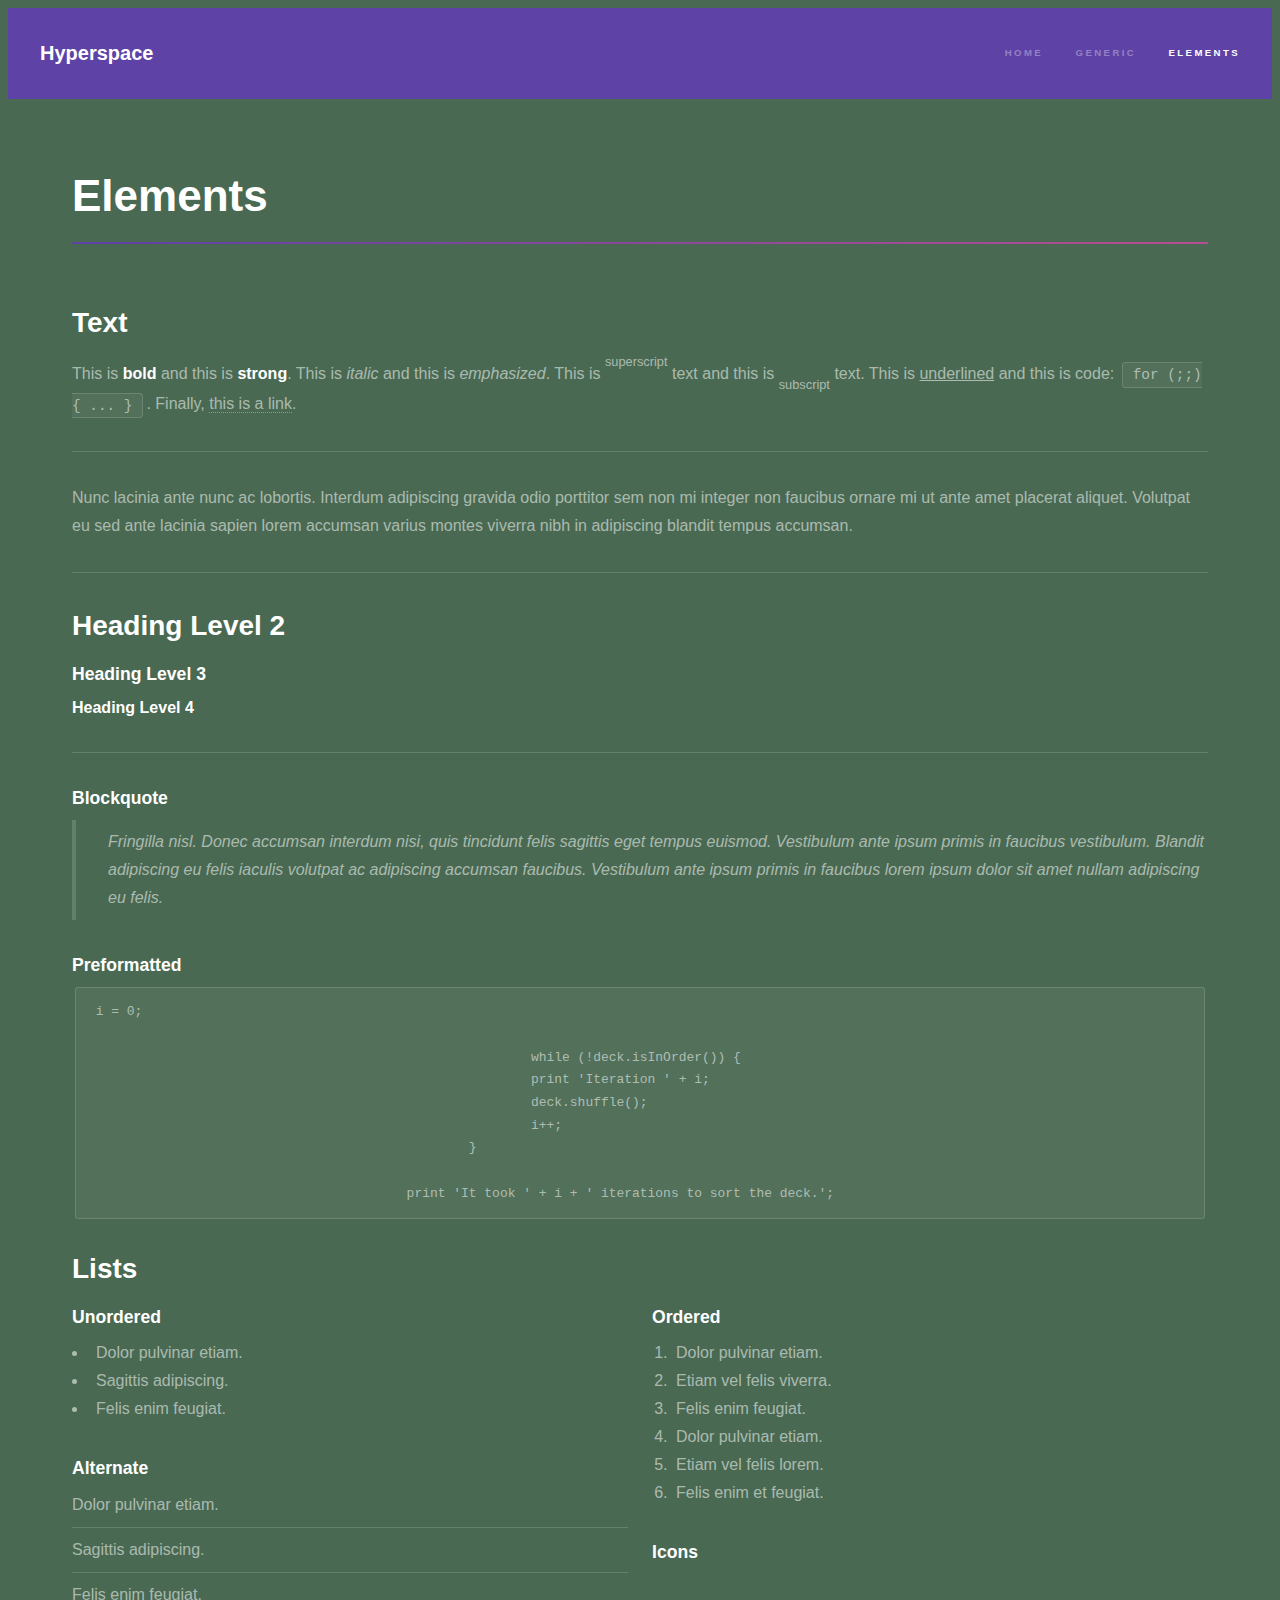
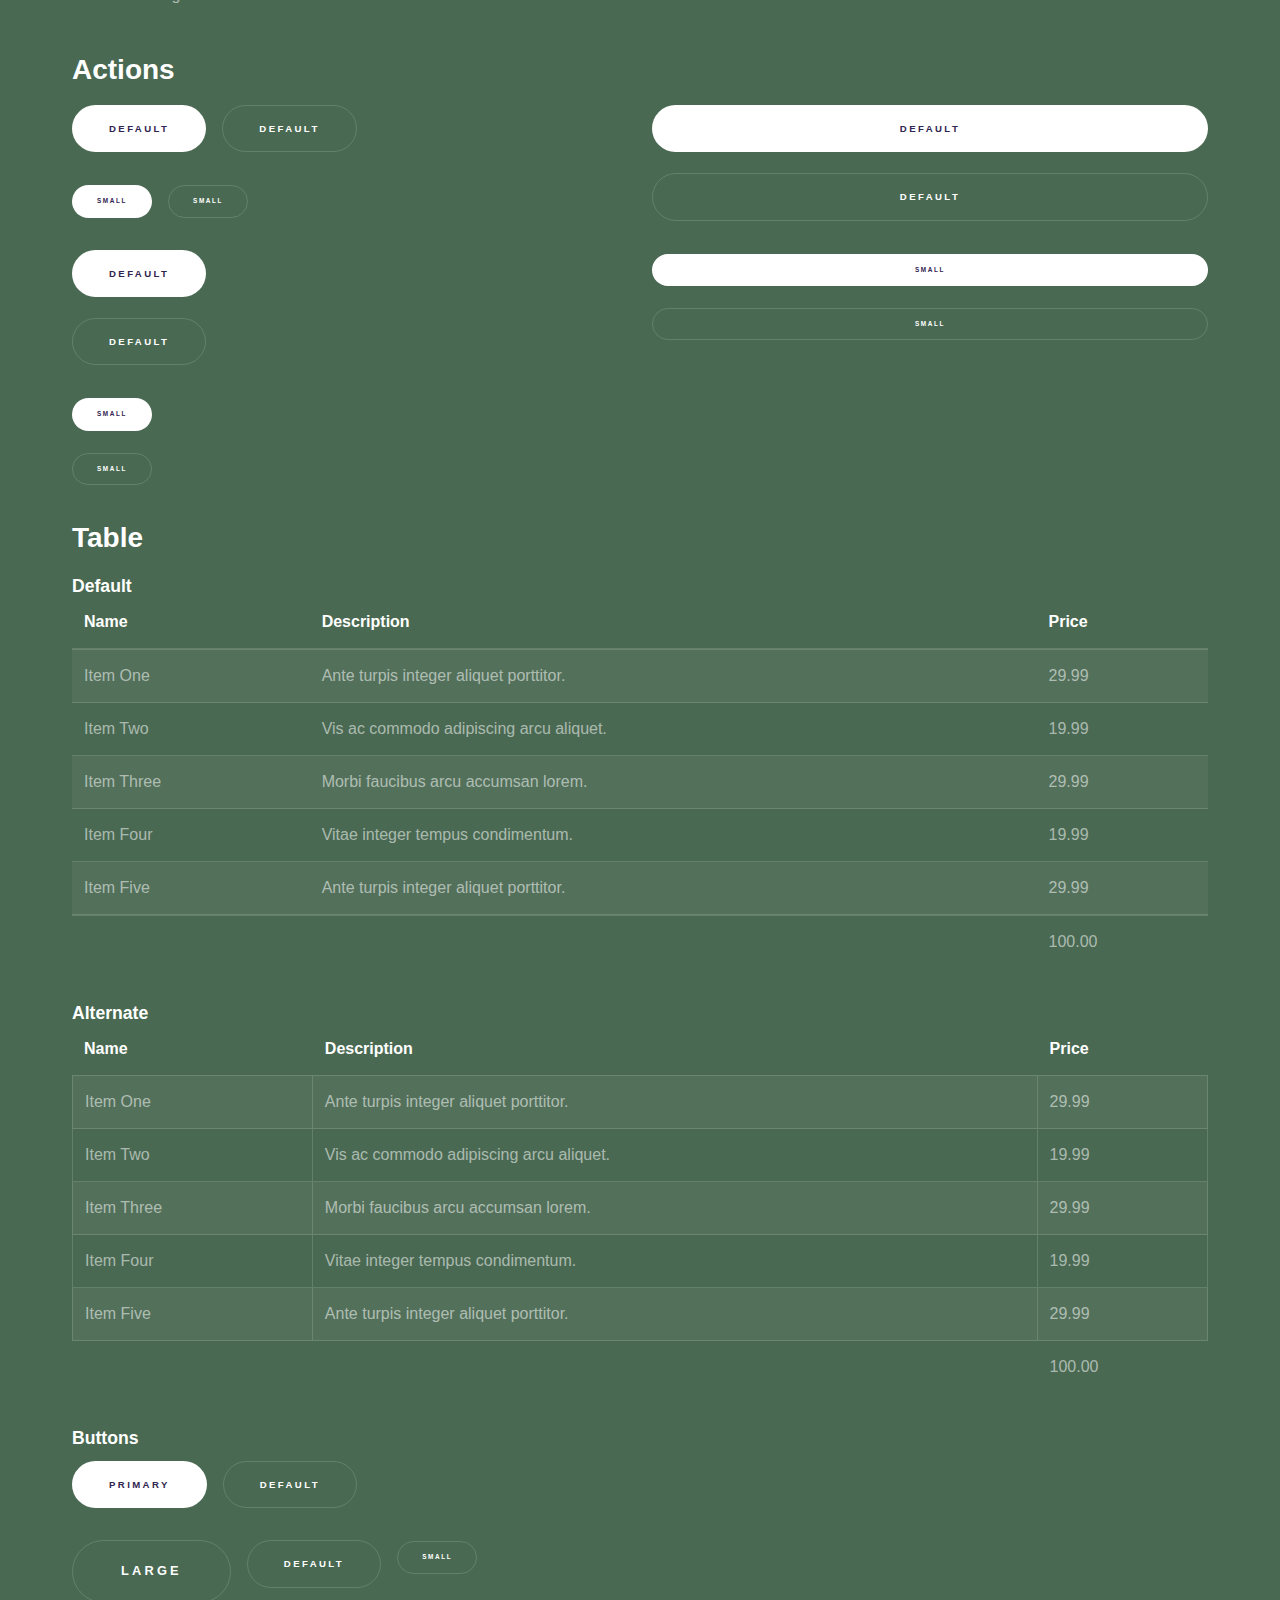
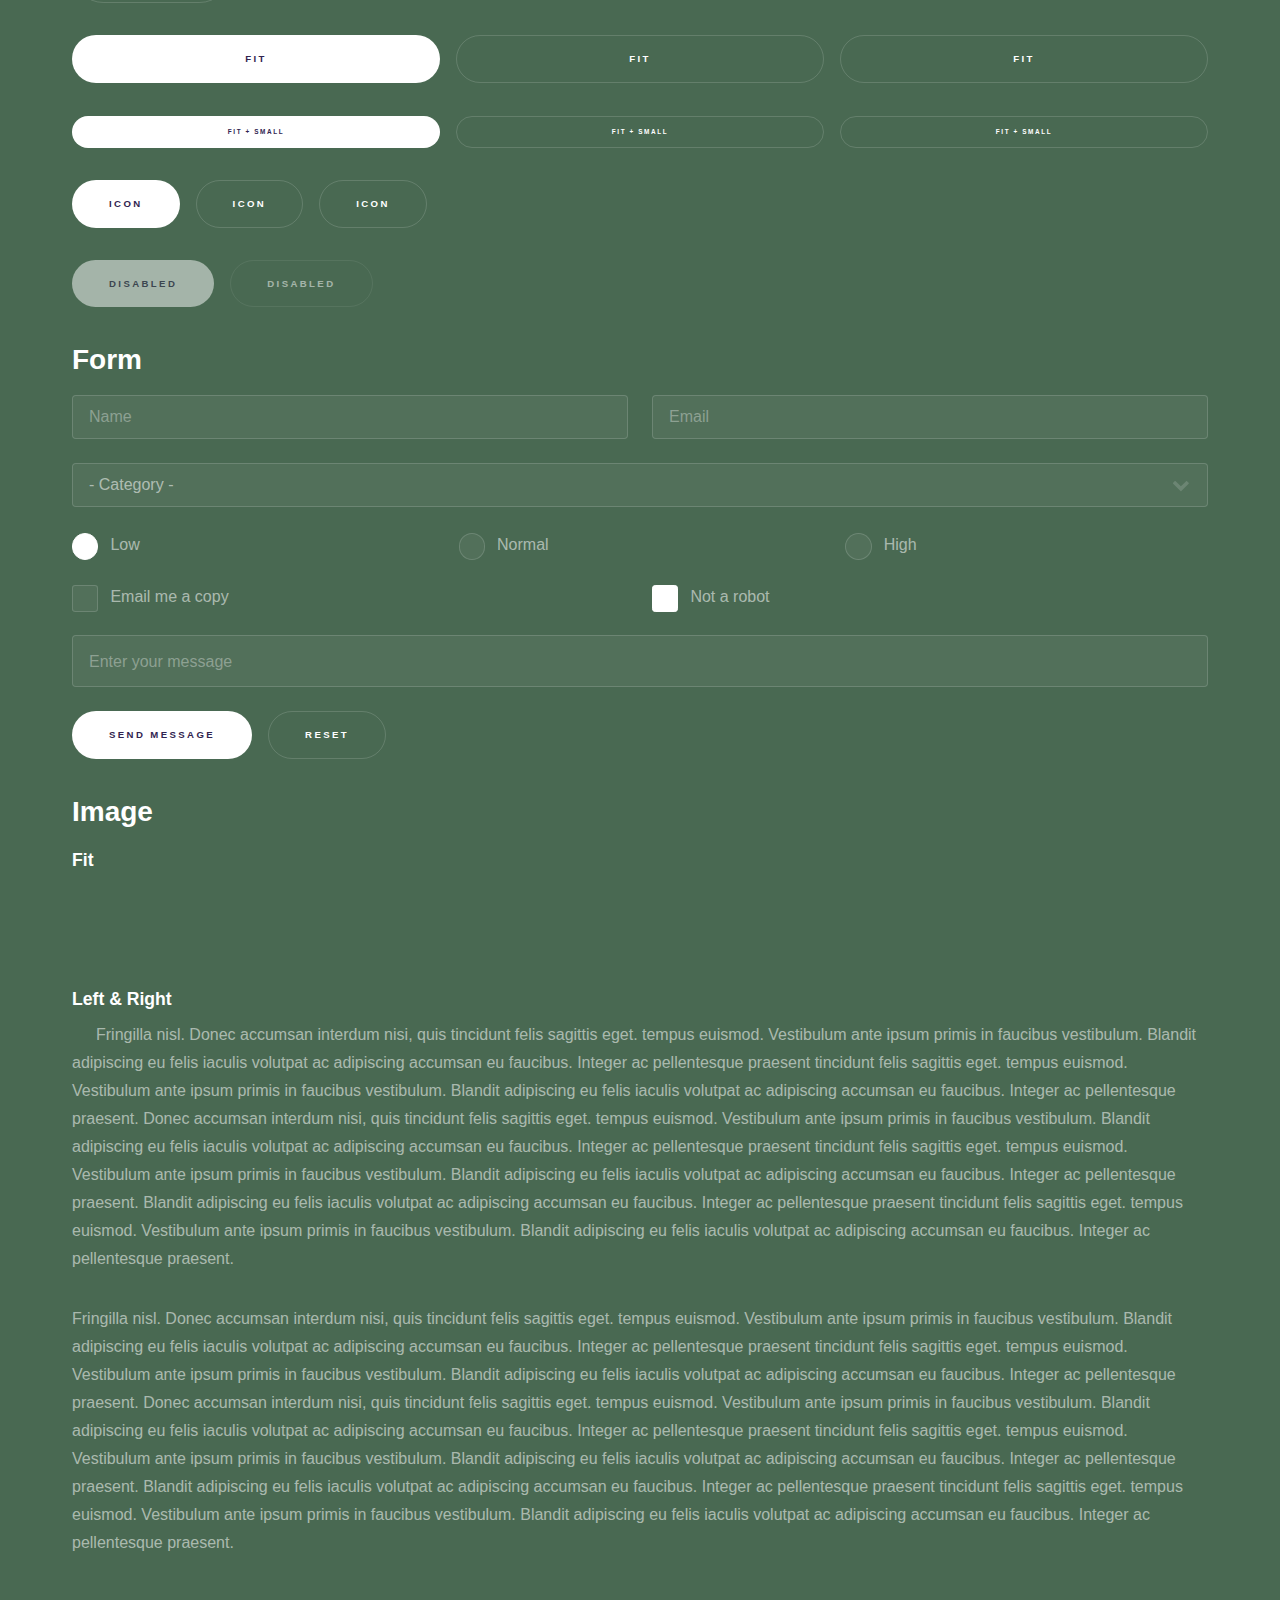
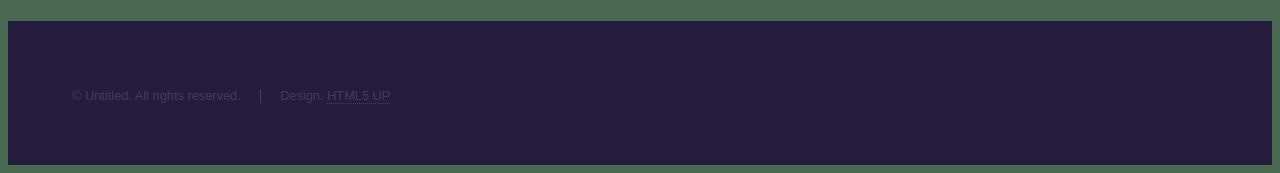
==== elements.html @ 2675a0a6 "STUFF" ====
<!DOCTYPE HTML>
<html>
<head>
	<title>Elements - Hyperspace by HTML5 UP</title>
	<meta charset="utf-8" />
	<meta name="viewport" content="width=device-width, initial-scale=1, user-scalable=no" />
	<link rel="stylesheet" href="assets/css/main.css" />
	<noscript><link rel="stylesheet" href="assets/css/noscript.css" /></noscript>
</head>
<body class="is-preload">

	<!-- Header -->
	<header id="header">
		<a href="index.html" class="title">Hyperspace</a>
		<nav>
			<ul>
				<li><a href="index.html">Home</a></li>
				<li><a href="generic.html">Generic</a></li>
				<li><a href="elements.html"  class="active">Elements</a></li>
			</ul>
		</nav>
	</header>

	<!-- Wrapper -->
	<div id="wrapper">

		<!-- Main -->
		<section id="main" class="wrapper">
			<div class="inner">
				<h1 class="major">Elements</h1>

				<!-- Text -->
				<section>
					<h2>Text</h2>
					<p>This is <b>bold</b> and this is <strong>strong</strong>. This is <i>italic</i> and this is <em>emphasized</em>.
						This is <sup>superscript</sup> text and this is <sub>subscript</sub> text.
						This is <u>underlined</u> and this is code: <code>for (;;) { ... }</code>. Finally, <a href="#">this is a link</a>.</p>
						<hr />
						<p>Nunc lacinia ante nunc ac lobortis. Interdum adipiscing gravida odio porttitor sem non mi integer non faucibus ornare mi ut ante amet placerat aliquet. Volutpat eu sed ante lacinia sapien lorem accumsan varius montes viverra nibh in adipiscing blandit tempus accumsan.</p>
						<hr />
						<h2>Heading Level 2</h2>
						<h3>Heading Level 3</h3>
						<h4>Heading Level 4</h4>
						<hr />
						<h3>Blockquote</h3>
						<blockquote>Fringilla nisl. Donec accumsan interdum nisi, quis tincidunt felis sagittis eget tempus euismod. Vestibulum ante ipsum primis in faucibus vestibulum. Blandit adipiscing eu felis iaculis volutpat ac adipiscing accumsan faucibus. Vestibulum ante ipsum primis in faucibus lorem ipsum dolor sit amet nullam adipiscing eu felis.</blockquote>
						<h3>Preformatted</h3>
						<pre><code>i = 0;

							while (!deck.isInOrder()) {
							print 'Iteration ' + i;
							deck.shuffle();
							i++;
						}

					print 'It took ' + i + ' iterations to sort the deck.';</code></pre>
				</section>

				<!-- Lists -->
				<section>
					<h2>Lists</h2>
					<div class="row">
						<div class="col-6 col-12-medium">
							<h3>Unordered</h3>
							<ul>
								<li>Dolor pulvinar etiam.</li>
								<li>Sagittis adipiscing.</li>
								<li>Felis enim feugiat.</li>
							</ul>
							<h3>Alternate</h3>
							<ul class="alt">
								<li>Dolor pulvinar etiam.</li>
								<li>Sagittis adipiscing.</li>
								<li>Felis enim feugiat.</li>
							</ul>
						</div>
						<div class="col-6 col-12-medium">
							<h3>Ordered</h3>
							<ol>
								<li>Dolor pulvinar etiam.</li>
								<li>Etiam vel felis viverra.</li>
								<li>Felis enim feugiat.</li>
								<li>Dolor pulvinar etiam.</li>
								<li>Etiam vel felis lorem.</li>
								<li>Felis enim et feugiat.</li>
							</ol>
							<h3>Icons</h3>
							<ul class="icons">
								<li><a href="#" class="icon brands fa-twitter"><span class="label">Twitter</span></a></li>
								<li><a href="#" class="icon brands fa-facebook-f"><span class="label">Facebook</span></a></li>
								<li><a href="#" class="icon brands fa-instagram"><span class="label">Instagram</span></a></li>
								<li><a href="#" class="icon brands fa-github"><span class="label">Github</span></a></li>
							</ul>
						</div>
					</div>
					<h2>Actions</h2>
					<div class="row">
						<div class="col-6 col-12-medium">
							<ul class="actions">
								<li><a href="#" class="button primary">Default</a></li>
								<li><a href="#" class="button">Default</a></li>
							</ul>
							<ul class="actions small">
								<li><a href="#" class="button primary small">Small</a></li>
								<li><a href="#" class="button small">Small</a></li>
							</ul>
							<ul class="actions stacked">
								<li><a href="#" class="button primary">Default</a></li>
								<li><a href="#" class="button">Default</a></li>
							</ul>
							<ul class="actions stacked">
								<li><a href="#" class="button primary small">Small</a></li>
								<li><a href="#" class="button small">Small</a></li>
							</ul>
						</div>
						<div class="col-6 col-12-medium">
							<ul class="actions stacked">
								<li><a href="#" class="button primary fit">Default</a></li>
								<li><a href="#" class="button fit">Default</a></li>
							</ul>
							<ul class="actions stacked">
								<li><a href="#" class="button primary small fit">Small</a></li>
								<li><a href="#" class="button small fit">Small</a></li>
							</ul>
						</div>
					</div>
				</section>

				<!-- Table -->
				<section>
					<h2>Table</h2>
					<h3>Default</h3>
					<div class="table-wrapper">
						<table>
							<thead>
								<tr>
									<th>Name</th>
									<th>Description</th>
									<th>Price</th>
								</tr>
							</thead>
							<tbody>
								<tr>
									<td>Item One</td>
									<td>Ante turpis integer aliquet porttitor.</td>
									<td>29.99</td>
								</tr>
								<tr>
									<td>Item Two</td>
									<td>Vis ac commodo adipiscing arcu aliquet.</td>
									<td>19.99</td>
								</tr>
								<tr>
									<td>Item Three</td>
									<td> Morbi faucibus arcu accumsan lorem.</td>
									<td>29.99</td>
								</tr>
								<tr>
									<td>Item Four</td>
									<td>Vitae integer tempus condimentum.</td>
									<td>19.99</td>
								</tr>
								<tr>
									<td>Item Five</td>
									<td>Ante turpis integer aliquet porttitor.</td>
									<td>29.99</td>
								</tr>
							</tbody>
							<tfoot>
								<tr>
									<td colspan="2"></td>
									<td>100.00</td>
								</tr>
							</tfoot>
						</table>
					</div>

					<h3>Alternate</h3>
					<div class="table-wrapper">
						<table class="alt">
							<thead>
								<tr>
									<th>Name</th>
									<th>Description</th>
									<th>Price</th>
								</tr>
							</thead>
							<tbody>
								<tr>
									<td>Item One</td>
									<td>Ante turpis integer aliquet porttitor.</td>
									<td>29.99</td>
								</tr>
								<tr>
									<td>Item Two</td>
									<td>Vis ac commodo adipiscing arcu aliquet.</td>
									<td>19.99</td>
								</tr>
								<tr>
									<td>Item Three</td>
									<td> Morbi faucibus arcu accumsan lorem.</td>
									<td>29.99</td>
								</tr>
								<tr>
									<td>Item Four</td>
									<td>Vitae integer tempus condimentum.</td>
									<td>19.99</td>
								</tr>
								<tr>
									<td>Item Five</td>
									<td>Ante turpis integer aliquet porttitor.</td>
									<td>29.99</td>
								</tr>
							</tbody>
							<tfoot>
								<tr>
									<td colspan="2"></td>
									<td>100.00</td>
								</tr>
							</tfoot>
						</table>
					</div>
				</section>

				<!-- Buttons -->
				<section>
					<h3>Buttons</h3>
					<ul class="actions">
						<li><a href="#" class="button primary">Primary</a></li>
						<li><a href="#" class="button">Default</a></li>
					</ul>
					<ul class="actions">
						<li><a href="#" class="button large">Large</a></li>
						<li><a href="#" class="button">Default</a></li>
						<li><a href="#" class="button small">Small</a></li>
					</ul>
					<ul class="actions fit">
						<li><a href="#" class="button primary fit">Fit</a></li>
						<li><a href="#" class="button fit">Fit</a></li>
						<li><a href="#" class="button fit">Fit</a></li>
					</ul>
					<ul class="actions fit small">
						<li><a href="#" class="button primary fit small">Fit + Small</a></li>
						<li><a href="#" class="button fit small">Fit + Small</a></li>
						<li><a href="#" class="button fit small">Fit + Small</a></li>
					</ul>
					<ul class="actions">
						<li><a href="#" class="button primary icon solid fa-download">Icon</a></li>
						<li><a href="#" class="button icon solid fa-upload">Icon</a></li>
						<li><a href="#" class="button icon solid fa-save">Icon</a></li>
					</ul>
					<ul class="actions">
						<li><span class="button primary disabled">Disabled</span></li>
						<li><span class="button disabled">Disabled</span></li>
					</ul>
				</section>

				<!-- Form -->
				<section>
					<h2>Form</h2>
					<form method="post" action="#">
						<div class="row gtr-uniform">
							<div class="col-6 col-12-xsmall">
								<input type="text" name="demo-name" id="demo-name" value="" placeholder="Name" />
							</div>
							<div class="col-6 col-12-xsmall">
								<input type="email" name="demo-email" id="demo-email" value="" placeholder="Email" />
							</div>
							<div class="col-12">
								<select name="demo-category" id="demo-category">
									<option value="">- Category -</option>
									<option value="1">Manufacturing</option>
									<option value="1">Shipping</option>
									<option value="1">Administration</option>
									<option value="1">Human Resources</option>
								</select>
							</div>
							<div class="col-4 col-12-small">
								<input type="radio" id="demo-priority-low" name="demo-priority" checked>
								<label for="demo-priority-low">Low</label>
							</div>
							<div class="col-4 col-12-small">
								<input type="radio" id="demo-priority-normal" name="demo-priority">
								<label for="demo-priority-normal">Normal</label>
							</div>
							<div class="col-4 col-12-small">
								<input type="radio" id="demo-priority-high" name="demo-priority">
								<label for="demo-priority-high">High</label>
							</div>
							<div class="col-6 col-12-small">
								<input type="checkbox" id="demo-copy" name="demo-copy">
								<label for="demo-copy">Email me a copy</label>
							</div>
							<div class="col-6 col-12-small">
								<input type="checkbox" id="demo-human" name="demo-human" checked>
								<label for="demo-human">Not a robot</label>
							</div>
							<div class="col-12">
								<textarea name="demo-message" id="demo-message" placeholder="Enter your message" rows="6"></textarea>
							</div>
							<div class="col-12">
								<ul class="actions">
									<li><input type="submit" value="Send Message" class="primary" /></li>
									<li><input type="reset" value="Reset" /></li>
								</ul>
							</div>
						</div>
					</form>
				</section>

				<!-- Image -->
				<section>
					<h2>Image</h2>
					<h3>Fit</h3>
					<div class="box alt">
						<div class="row gtr-uniform">
							<div class="col-12"><span class="image fit"><img src="images/pic04.jpg" alt="" /></span></div>
							<div class="col-4"><span class="image fit"><img src="images/pic01.jpg" alt="" /></span></div>
							<div class="col-4"><span class="image fit"><img src="images/pic02.jpg" alt="" /></span></div>
							<div class="col-4"><span class="image fit"><img src="images/pic03.jpg" alt="" /></span></div>
							<div class="col-4"><span class="image fit"><img src="images/pic03.jpg" alt="" /></span></div>
							<div class="col-4"><span class="image fit"><img src="images/pic01.jpg" alt="" /></span></div>
							<div class="col-4"><span class="image fit"><img src="images/pic02.jpg" alt="" /></span></div>
							<div class="col-4"><span class="image fit"><img src="images/pic02.jpg" alt="" /></span></div>
							<div class="col-4"><span class="image fit"><img src="images/pic03.jpg" alt="" /></span></div>
							<div class="col-4"><span class="image fit"><img src="images/pic01.jpg" alt="" /></span></div>
						</div>
					</div>
					<h3>Left &amp; Right</h3>
					<p><span class="image left"><img src="images/pic05.jpg" alt="" /></span>Fringilla nisl. Donec accumsan interdum nisi, quis tincidunt felis sagittis eget. tempus euismod. Vestibulum ante ipsum primis in faucibus vestibulum. Blandit adipiscing eu felis iaculis volutpat ac adipiscing accumsan eu faucibus. Integer ac pellentesque praesent tincidunt felis sagittis eget. tempus euismod. Vestibulum ante ipsum primis in faucibus vestibulum. Blandit adipiscing eu felis iaculis volutpat ac adipiscing accumsan eu faucibus. Integer ac pellentesque praesent. Donec accumsan interdum nisi, quis tincidunt felis sagittis eget. tempus euismod. Vestibulum ante ipsum primis in faucibus vestibulum. Blandit adipiscing eu felis iaculis volutpat ac adipiscing accumsan eu faucibus. Integer ac pellentesque praesent tincidunt felis sagittis eget. tempus euismod. Vestibulum ante ipsum primis in faucibus vestibulum. Blandit adipiscing eu felis iaculis volutpat ac adipiscing accumsan eu faucibus. Integer ac pellentesque praesent. Blandit adipiscing eu felis iaculis volutpat ac adipiscing accumsan eu faucibus. Integer ac pellentesque praesent tincidunt felis sagittis eget. tempus euismod. Vestibulum ante ipsum primis in faucibus vestibulum. Blandit adipiscing eu felis iaculis volutpat ac adipiscing accumsan eu faucibus. Integer ac pellentesque praesent.</p>
					<p><span class="image right"><img src="images/pic06.jpg" alt="" /></span>Fringilla nisl. Donec accumsan interdum nisi, quis tincidunt felis sagittis eget. tempus euismod. Vestibulum ante ipsum primis in faucibus vestibulum. Blandit adipiscing eu felis iaculis volutpat ac adipiscing accumsan eu faucibus. Integer ac pellentesque praesent tincidunt felis sagittis eget. tempus euismod. Vestibulum ante ipsum primis in faucibus vestibulum. Blandit adipiscing eu felis iaculis volutpat ac adipiscing accumsan eu faucibus. Integer ac pellentesque praesent. Donec accumsan interdum nisi, quis tincidunt felis sagittis eget. tempus euismod. Vestibulum ante ipsum primis in faucibus vestibulum. Blandit adipiscing eu felis iaculis volutpat ac adipiscing accumsan eu faucibus. Integer ac pellentesque praesent tincidunt felis sagittis eget. tempus euismod. Vestibulum ante ipsum primis in faucibus vestibulum. Blandit adipiscing eu felis iaculis volutpat ac adipiscing accumsan eu faucibus. Integer ac pellentesque praesent. Blandit adipiscing eu felis iaculis volutpat ac adipiscing accumsan eu faucibus. Integer ac pellentesque praesent tincidunt felis sagittis eget. tempus euismod. Vestibulum ante ipsum primis in faucibus vestibulum. Blandit adipiscing eu felis iaculis volutpat ac adipiscing accumsan eu faucibus. Integer ac pellentesque praesent.</p>
				</section>

			</div>
		</section>

	</div>

	<!-- Footer -->
	<footer id="footer" class="wrapper alt">
		<div class="inner">
			<ul class="menu">
				<li>&copy; Untitled. All rights reserved.</li><li>Design: <a href="http://html5up.net">HTML5 UP</a></li>
			</ul>
		</div>
	</footer>

	<!-- Scripts -->
	<script src="assets/js/jquery.min.js"></script>
	<script src="assets/js/jquery.scrollex.min.js"></script>
	<script src="assets/js/jquery.scrolly.min.js"></script>
	<script src="assets/js/browser.min.js"></script>
	<script src="assets/js/breakpoints.min.js"></script>
	<script src="assets/js/util.js"></script>
	<script src="assets/js/main.js"></script>

</body>
</html>
---- assets/css/main.css ----
/*/*/*/*/*/*@import url(fontawesome-all.min.css);

/*
	Hyperspace by HTML5 UP
	html5up.net | @ajlkn
	Free for personal and commercial use under the CCA 3.0 license (html5up.net/license)
	*/

	html, body, div, span, applet, object,
	iframe, h1, h2, h3, h4, h5, h6, p, blockquote,
	pre, a, abbr, acronym, address, big, cite,
	code, del, dfn, em, img, ins, kbd, q, s, samp,
	small, strike, strong, sub, sup, tt, var, b,
	u, i, center, dl, dt, dd, ol, ul, li, fieldset,
	form, label, legend, table, caption, tbody,
	tfoot, thead, tr, th, td, article, aside,
	canvas, details, embed, figure, figcaption,
	footer, header, hgroup, menu, nav, output, ruby,
	section, summary, time, mark, audio, video {
		margin: 0;
		padding: 0;
		border: 0;
		font-size: 100%;
		font: inherit;
		vertical-align: baseline;}

		article, aside, details, figcaption, figure,
		footer, header, hgroup, menu, nav, section {
			display: block;}

			body {
				line-height: 1;
			}

			ol, ul {
				list-style: none;
			}

			blockquote, q {
				quotes: none;
			}

			blockquote:before, blockquote:after, q:before, q:after {
				content: '';
				content: none;
			}

			table {
				border-collapse: collapse;
				border-spacing: 0;
			}

			body {
				-webkit-text-size-adjust: none;
			}

			mark {
				background-color: transparent;
				color: inherit;
			}

			input::-moz-focus-inner {
				border: 0;
				padding: 0;
			}

			input, select, textarea {
				-moz-appearance: none;
				-webkit-appearance: none;
				-ms-appearance: none;
				appearance: none;
			}

			/* Basic */

			@-ms-viewport {
				width: device-width;
			}

			body {
				-ms-overflow-style: scrollbar;
			}

			@media screen and (max-width: 480px) {

				html, body {
					min-width: 320px;
				}

			}

			html {
				box-sizing: border-box;
			}

			*, *:before, *:after {
				box-sizing: inherit;
			}

			body {
				background: #496952;
			}

			body.is-preload *, body.is-preload *:before, body.is-preload *:after {
				-moz-animation: none !important;
				-webkit-animation: none !important;
				-ms-animation: none !important;
				animation: none !important;
				-moz-transition: none !important;
				-webkit-transition: none !important;
				-ms-transition: none !important;
				transition: none !important;
			}

			/* Type */

			body, input, select, textarea {
				color: rgba(255, 255, 255, 0.55);
				font-family: Arial, Helvetica, sans-serif;
				font-size: 16.5pt;
				font-weight: normal;
				line-height: 1.75;
			}

			@media screen and (max-width: 1680px) {

				body, input, select, textarea {
					font-size: 13pt;
				}

			}

			@media screen and (max-width: 1280px) {

				body, input, select, textarea {
					font-size: 12pt;
				}

			}

			@media screen and (max-width: 360px) {

				body, input, select, textarea {
					font-size: 11pt;
				}

			}

			a {
				-moz-transition: color 0.2s ease, border-bottom-color 0.2s ease;
				-webkit-transition: color 0.2s ease, border-bottom-color 0.2s ease;
				-ms-transition: color 0.2s ease, border-bottom-color 0.2s ease;
				transition: color 0.2s ease, border-bottom-color 0.2s ease;
				border-bottom: dotted 1px rgba(255, 255, 255, 0.35);
				color: inherit;
				text-decoration: none;
			}

			a:hover {
				border-bottom-color: transparent;
				color: #ffffff;
			}

			strong, b {
				color: #ffffff;
				font-weight: bold;
			}

			em, i {
				font-style: italic;
			}

			p {
				margin: 0 0 2em 0;
			}

			h1, h2, h3, h4, h5, h6 {
				color: #ffffff;
				font-weight: bold;
				line-height: 1.5;
				margin: 0 0 0.5em 0;
			}

			h1 a, h2 a, h3 a, h4 a, h5 a, h6 a {
				color: inherit;
				text-decoration: none;
			}

			h1 {
				font-size: 2.75em;
			}

			h1.major {
				margin: 0 0 1.3em 0;
				position: relative;
				padding-bottom: 0.35em;
			}

			h1.major:after {
				background-image: -moz-linear-gradient(to right, #5e42a6, #b74e91);
				background-image: -webkit-linear-gradient(to right, #5e42a6, #b74e91);
				background-image: -ms-linear-gradient(to right, #5e42a6, #b74e91);
				background-image: linear-gradient(to right, #5e42a6, #b74e91);
				-moz-transition: max-width 0.2s ease;
				-webkit-transition: max-width 0.2s ease;
				-ms-transition: max-width 0.2s ease;
				transition: max-width 0.2s ease;
				border-radius: 0.2em;
				bottom: 0;
				content: '';
				height: 0.05em;
				position: absolute;
				right: 0;
				width: 100%;
			}

			h2 {
				font-size: 1.75em;
			}

			h3 {
				font-size: 1.1em;
			}

			h4 {
				font-size: 1em;
			}

			h5 {
				font-size: 0.8em;
			}

			h6 {
				font-size: 0.6em;
			}

			@media screen and (max-width: 736px) {

				h1 {
					font-size: 2em;
				}

				h2 {
					font-size: 1.25em;
				}

				h3 {
					font-size: 1em;
				}

				h4 {
					font-size: 0.8em;
				}

				h5 {
					font-size: 0.6em;
				}

				h6 {
					font-size: 0.6em;
				}

			}

			sub {
				font-size: 0.8em;
				position: relative;
				top: 0.5em;
			}

			sup {
				font-size: 0.8em;
				position: relative;
				top: -0.5em;
			}

			blockquote {
				border-left: solid 4px rgba(255, 255, 255, 0.15);
				font-style: italic;
				margin: 0 0 2em 0;
				padding: 0.5em 0 0.5em 2em;
			}

			code {
				background: rgba(255, 255, 255, 0.05);
				border-radius: 0.25em;
				border: solid 1px rgba(255, 255, 255, 0.15);
				font-family: "Courier New", monospace;
				font-size: 0.9em;
				margin: 0 0.25em;
				padding: 0.25em 0.65em;
			}

			pre {
				-webkit-overflow-scrolling: touch;
				font-family: "Courier New", monospace;
				font-size: 0.9em;
				margin: 0 0 2em 0;
			}

			pre code {
				display: block;
				line-height: 1.75em;
				padding: 1em 1.5em;
				overflow-x: auto;
			}

			hr {
				border: 0;
				border-bottom: solid 1px rgba(255, 255, 255, 0.15);
				margin: 2em 0;
			}

			hr.major {
				margin: 3em 0;
			}

			.align-left {
				text-align: left;
			}

			.align-center {
				text-align: center;
			}

			.align-right {
				text-align: right;
			}

			/* Row */

			.row {
				display: flex;
				flex-wrap: wrap;
				box-sizing: border-box;
				align-items: stretch;
			}

			.row > * {
				box-sizing: border-box;
			}

			.row.gtr-uniform > * > :last-child {
				margin-bottom: 0;
			}

			.row.aln-left {
				justify-content: flex-start;
			}

			.row.aln-center {
				justify-content: center;
			}

			.row.aln-right {
				justify-content: flex-end;
			}

			.row.aln-top {
				align-items: flex-start;
			}

			.row.aln-middle {
				align-items: center;
			}

			.row.aln-bottom {
				align-items: flex-end;
			}

			.row > .imp {
				order: -1;
			}

			.row > .col-1 {
				width: 8.33333%;
			}

			.row > .off-1 {
				margin-left: 8.33333%;
			}

			.row > .col-2 {
				width: 16.66667%;
			}

			.row > .off-2 {
				margin-left: 16.66667%;
			}

			.row > .col-3 {
				width: 25%;
			}

			.row > .off-3 {
				margin-left: 25%;
			}

			.row > .col-4 {
				width: 33.33333%;
			}

			.row > .off-4 {
				margin-left: 33.33333%;
			}

			.row > .col-5 {
				width: 41.66667%;
			}

			.row > .off-5 {
				margin-left: 41.66667%;
			}

			.row > .col-6 {
				width: 50%;
			}

			.row > .off-6 {
				margin-left: 50%;
			}

			.row > .col-7 {
				width: 58.33333%;
			}

			.row > .off-7 {
				margin-left: 58.33333%;
			}

			.row > .col-8 {
				width: 66.66667%;
			}

			.row > .off-8 {
				margin-left: 66.66667%;
			}

			.row > .col-9 {
				width: 75%;
			}

			.row > .off-9 {
				margin-left: 75%;
			}

			.row > .col-10 {
				width: 83.33333%;
			}

			.row > .off-10 {
				margin-left: 83.33333%;
			}

			.row > .col-11 {
				width: 91.66667%;
			}

			.row > .off-11 {
				margin-left: 91.66667%;
			}

			.row > .col-12 {
				width: 100%;
			}

			.row > .off-12 {
				margin-left: 100%;
			}

			.row.gtr-0 {
				margin-top: 0;
				margin-left: 0em;
			}

			.row.gtr-0 > * {
				padding: 0 0 0 0em;
			}

			.row.gtr-0.gtr-uniform {
				margin-top: 0em;
			}

			.row.gtr-0.gtr-uniform > * {
				padding-top: 0em;
			}

			.row.gtr-25 {
				margin-top: 0;
				margin-left: -0.375em;
			}

			.row.gtr-25 > * {
				padding: 0 0 0 0.375em;
			}

			.row.gtr-25.gtr-uniform {
				margin-top: -0.375em;
			}

			.row.gtr-25.gtr-uniform > * {
				padding-top: 0.375em;
			}

			.row.gtr-50 {
				margin-top: 0;
				margin-left: -0.75em;
			}

			.row.gtr-50 > * {
				padding: 0 0 0 0.75em;
			}

			.row.gtr-50.gtr-uniform {
				margin-top: -0.75em;
			}

			.row.gtr-50.gtr-uniform > * {
				padding-top: 0.75em;
			}

			.row {
				margin-top: 0;
				margin-left: -1.5em;
			}

			.row > * {
				padding: 0 0 0 1.5em;
			}

			.row.gtr-uniform {
				margin-top: -1.5em;
			}

			.row.gtr-uniform > * {
				padding-top: 1.5em;
			}

			.row.gtr-150 {
				margin-top: 0;
				margin-left: -2.25em;
			}

			.row.gtr-150 > * {
				padding: 0 0 0 2.25em;
			}

			.row.gtr-150.gtr-uniform {
				margin-top: -2.25em;
			}

			.row.gtr-150.gtr-uniform > * {
				padding-top: 2.25em;
			}

			.row.gtr-200 {
				margin-top: 0;
				margin-left: -3em;
			}

			.row.gtr-200 > * {
				padding: 0 0 0 3em;
			}

			.row.gtr-200.gtr-uniform {
				margin-top: -3em;
			}

			.row.gtr-200.gtr-uniform > * {
				padding-top: 3em;
			}

			@media screen and (max-width: 1680px) {

				.row {
					display: flex;
					flex-wrap: wrap;
					box-sizing: border-box;
					align-items: stretch;
				}

				.row > * {
					box-sizing: border-box;
				}

				.row.gtr-uniform > * > :last-child {
					margin-bottom: 0;
				}

				.row.aln-left {
					justify-content: flex-start;
				}

				.row.aln-center {
					justify-content: center;
				}

				.row.aln-right {
					justify-content: flex-end;
				}

				.row.aln-top {
					align-items: flex-start;
				}

				.row.aln-middle {
					align-items: center;
				}

				.row.aln-bottom {
					align-items: flex-end;
				}

				.row > .imp-xlarge {
					order: -1;
				}

				.row > .col-1-xlarge {
					width: 8.33333%;
				}

				.row > .off-1-xlarge {
					margin-left: 8.33333%;
				}

				.row > .col-2-xlarge {
					width: 16.66667%;
				}

				.row > .off-2-xlarge {
					margin-left: 16.66667%;
				}

				.row > .col-3-xlarge {
					width: 25%;
				}

				.row > .off-3-xlarge {
					margin-left: 25%;
				}

				.row > .col-4-xlarge {
					width: 33.33333%;
				}

				.row > .off-4-xlarge {
					margin-left: 33.33333%;
				}

				.row > .col-5-xlarge {
					width: 41.66667%;
				}

				.row > .off-5-xlarge {
					margin-left: 41.66667%;
				}

				.row > .col-6-xlarge {
					width: 50%;
				}

				.row > .off-6-xlarge {
					margin-left: 50%;
				}

				.row > .col-7-xlarge {
					width: 58.33333%;
				}

				.row > .off-7-xlarge {
					margin-left: 58.33333%;
				}

				.row > .col-8-xlarge {
					width: 66.66667%;
				}

				.row > .off-8-xlarge {
					margin-left: 66.66667%;
				}

				.row > .col-9-xlarge {
					width: 75%;
				}

				.row > .off-9-xlarge {
					margin-left: 75%;
				}

				.row > .col-10-xlarge {
					width: 83.33333%;
				}

				.row > .off-10-xlarge {
					margin-left: 83.33333%;
				}

				.row > .col-11-xlarge {
					width: 91.66667%;
				}

				.row > .off-11-xlarge {
					margin-left: 91.66667%;
				}

				.row > .col-12-xlarge {
					width: 100%;
				}

				.row > .off-12-xlarge {
					margin-left: 100%;
				}

				.row.gtr-0 {
					margin-top: 0;
					margin-left: 0em;
				}

				.row.gtr-0 > * {
					padding: 0 0 0 0em;
				}

				.row.gtr-0.gtr-uniform {
					margin-top: 0em;
				}

				.row.gtr-0.gtr-uniform > * {
					padding-top: 0em;
				}

				.row.gtr-25 {
					margin-top: 0;
					margin-left: -0.375em;
				}

				.row.gtr-25 > * {
					padding: 0 0 0 0.375em;
				}

				.row.gtr-25.gtr-uniform {
					margin-top: -0.375em;
				}

				.row.gtr-25.gtr-uniform > * {
					padding-top: 0.375em;
				}

				.row.gtr-50 {
					margin-top: 0;
					margin-left: -0.75em;
				}

				.row.gtr-50 > * {
					padding: 0 0 0 0.75em;
				}

				.row.gtr-50.gtr-uniform {
					margin-top: -0.75em;
				}

				.row.gtr-50.gtr-uniform > * {
					padding-top: 0.75em;
				}

				.row {
					margin-top: 0;
					margin-left: -1.5em;
				}

				.row > * {
					padding: 0 0 0 1.5em;
				}

				.row.gtr-uniform {
					margin-top: -1.5em;
				}

				.row.gtr-uniform > * {
					padding-top: 1.5em;
				}

				.row.gtr-150 {
					margin-top: 0;
					margin-left: -2.25em;
				}

				.row.gtr-150 > * {
					padding: 0 0 0 2.25em;
				}

				.row.gtr-150.gtr-uniform {
					margin-top: -2.25em;
				}

				.row.gtr-150.gtr-uniform > * {
					padding-top: 2.25em;
				}

				.row.gtr-200 {
					margin-top: 0;
					margin-left: -3em;
				}

				.row.gtr-200 > * {
					padding: 0 0 0 3em;
				}

				.row.gtr-200.gtr-uniform {
					margin-top: -3em;
				}

				.row.gtr-200.gtr-uniform > * {
					padding-top: 3em;
				}

			}

			@media screen and (max-width: 1280px) {

				.row {
					display: flex;
					flex-wrap: wrap;
					box-sizing: border-box;
					align-items: stretch;
				}

				.row > * {
					box-sizing: border-box;
				}

				.row.gtr-uniform > * > :last-child {
					margin-bottom: 0;
				}

				.row.aln-left {
					justify-content: flex-start;
				}

				.row.aln-center {
					justify-content: center;
				}

				.row.aln-right {
					justify-content: flex-end;
				}

				.row.aln-top {
					align-items: flex-start;
				}

				.row.aln-middle {
					align-items: center;
				}

				.row.aln-bottom {
					align-items: flex-end;
				}

				.row > .imp-large {
					order: -1;
				}

				.row > .col-1-large {
					width: 8.33333%;
				}

				.row > .off-1-large {
					margin-left: 8.33333%;
				}

				.row > .col-2-large {
					width: 16.66667%;
				}

				.row > .off-2-large {
					margin-left: 16.66667%;
				}

				.row > .col-3-large {
					width: 25%;
				}

				.row > .off-3-large {
					margin-left: 25%;
				}

				.row > .col-4-large {
					width: 33.33333%;
				}

				.row > .off-4-large {
					margin-left: 33.33333%;
				}

				.row > .col-5-large {
					width: 41.66667%;
				}

				.row > .off-5-large {
					margin-left: 41.66667%;
				}

				.row > .col-6-large {
					width: 50%;
				}

				.row > .off-6-large {
					margin-left: 50%;
				}

				.row > .col-7-large {
					width: 58.33333%;
				}

				.row > .off-7-large {
					margin-left: 58.33333%;
				}

				.row > .col-8-large {
					width: 66.66667%;
				}

				.row > .off-8-large {
					margin-left: 66.66667%;
				}

				.row > .col-9-large {
					width: 75%;
				}

				.row > .off-9-large {
					margin-left: 75%;
				}

				.row > .col-10-large {
					width: 83.33333%;
				}

				.row > .off-10-large {
					margin-left: 83.33333%;
				}

				.row > .col-11-large {
					width: 91.66667%;
				}

				.row > .off-11-large {
					margin-left: 91.66667%;
				}

				.row > .col-12-large {
					width: 100%;
				}

				.row > .off-12-large {
					margin-left: 100%;
				}

				.row.gtr-0 {
					margin-top: 0;
					margin-left: 0em;
				}

				.row.gtr-0 > * {
					padding: 0 0 0 0em;
				}

				.row.gtr-0.gtr-uniform {
					margin-top: 0em;
				}

				.row.gtr-0.gtr-uniform > * {
					padding-top: 0em;
				}

				.row.gtr-25 {
					margin-top: 0;
					margin-left: -0.375em;
				}

				.row.gtr-25 > * {
					padding: 0 0 0 0.375em;
				}

				.row.gtr-25.gtr-uniform {
					margin-top: -0.375em;
				}

				.row.gtr-25.gtr-uniform > * {
					padding-top: 0.375em;
				}

				.row.gtr-50 {
					margin-top: 0;
					margin-left: -0.75em;
				}

				.row.gtr-50 > * {
					padding: 0 0 0 0.75em;
				}

				.row.gtr-50.gtr-uniform {
					margin-top: -0.75em;
				}

				.row.gtr-50.gtr-uniform > * {
					padding-top: 0.75em;
				}

				.row {
					margin-top: 0;
					margin-left: -1.5em;
				}

				.row > * {
					padding: 0 0 0 1.5em;
				}

				.row.gtr-uniform {
					margin-top: -1.5em;
				}

				.row.gtr-uniform > * {
					padding-top: 1.5em;
				}

				.row.gtr-150 {
					margin-top: 0;
					margin-left: -2.25em;
				}

				.row.gtr-150 > * {
					padding: 0 0 0 2.25em;
				}

				.row.gtr-150.gtr-uniform {
					margin-top: -2.25em;
				}

				.row.gtr-150.gtr-uniform > * {
					padding-top: 2.25em;
				}

				.row.gtr-200 {
					margin-top: 0;
					margin-left: -3em;
				}

				.row.gtr-200 > * {
					padding: 0 0 0 3em;
				}

				.row.gtr-200.gtr-uniform {
					margin-top: -3em;
				}

				.row.gtr-200.gtr-uniform > * {
					padding-top: 3em;
				}

			}

			@media screen and (max-width: 980px) {

				.row {
					display: flex;
					flex-wrap: wrap;
					box-sizing: border-box;
					align-items: stretch;
				}

				.row > * {
					box-sizing: border-box;
				}

				.row.gtr-uniform > * > :last-child {
					margin-bottom: 0;
				}

				.row.aln-left {
					justify-content: flex-start;
				}

				.row.aln-center {
					justify-content: center;
				}

				.row.aln-right {
					justify-content: flex-end;
				}

				.row.aln-top {
					align-items: flex-start;
				}

				.row.aln-middle {
					align-items: center;
				}

				.row.aln-bottom {
					align-items: flex-end;
				}

				.row > .imp-medium {
					order: -1;
				}

				.row > .col-1-medium {
					width: 8.33333%;
				}

				.row > .off-1-medium {
					margin-left: 8.33333%;
				}

				.row > .col-2-medium {
					width: 16.66667%;
				}

				.row > .off-2-medium {
					margin-left: 16.66667%;
				}

				.row > .col-3-medium {
					width: 25%;
				}

				.row > .off-3-medium {
					margin-left: 25%;
				}

				.row > .col-4-medium {
					width: 33.33333%;
				}

				.row > .off-4-medium {
					margin-left: 33.33333%;
				}

				.row > .col-5-medium {
					width: 41.66667%;
				}

				.row > .off-5-medium {
					margin-left: 41.66667%;
				}

				.row > .col-6-medium {
					width: 50%;
				}

				.row > .off-6-medium {
					margin-left: 50%;
				}

				.row > .col-7-medium {
					width: 58.33333%;
				}

				.row > .off-7-medium {
					margin-left: 58.33333%;
				}

				.row > .col-8-medium {
					width: 66.66667%;
				}

				.row > .off-8-medium {
					margin-left: 66.66667%;
				}

				.row > .col-9-medium {
					width: 75%;
				}

				.row > .off-9-medium {
					margin-left: 75%;
				}

				.row > .col-10-medium {
					width: 83.33333%;
				}

				.row > .off-10-medium {
					margin-left: 83.33333%;
				}

				.row > .col-11-medium {
					width: 91.66667%;
				}

				.row > .off-11-medium {
					margin-left: 91.66667%;
				}

				.row > .col-12-medium {
					width: 100%;
				}

				.row > .off-12-medium {
					margin-left: 100%;
				}

				.row.gtr-0 {
					margin-top: 0;
					margin-left: 0em;
				}

				.row.gtr-0 > * {
					padding: 0 0 0 0em;
				}

				.row.gtr-0.gtr-uniform {
					margin-top: 0em;
				}

				.row.gtr-0.gtr-uniform > * {
					padding-top: 0em;
				}

				.row.gtr-25 {
					margin-top: 0;
					margin-left: -0.375em;
				}

				.row.gtr-25 > * {
					padding: 0 0 0 0.375em;
				}

				.row.gtr-25.gtr-uniform {
					margin-top: -0.375em;
				}

				.row.gtr-25.gtr-uniform > * {
					padding-top: 0.375em;
				}

				.row.gtr-50 {
					margin-top: 0;
					margin-left: -0.75em;
				}

				.row.gtr-50 > * {
					padding: 0 0 0 0.75em;
				}

				.row.gtr-50.gtr-uniform {
					margin-top: -0.75em;
				}

				.row.gtr-50.gtr-uniform > * {
					padding-top: 0.75em;
				}

				.row {
					margin-top: 0;
					margin-left: -1.5em;
				}

				.row > * {
					padding: 0 0 0 1.5em;
				}

				.row.gtr-uniform {
					margin-top: -1.5em;
				}

				.row.gtr-uniform > * {
					padding-top: 1.5em;
				}

				.row.gtr-150 {
					margin-top: 0;
					margin-left: -2.25em;
				}

				.row.gtr-150 > * {
					padding: 0 0 0 2.25em;
				}

				.row.gtr-150.gtr-uniform {
					margin-top: -2.25em;
				}

				.row.gtr-150.gtr-uniform > * {
					padding-top: 2.25em;
				}

				.row.gtr-200 {
					margin-top: 0;
					margin-left: -3em;
				}

				.row.gtr-200 > * {
					padding: 0 0 0 3em;
				}

				.row.gtr-200.gtr-uniform {
					margin-top: -3em;
				}

				.row.gtr-200.gtr-uniform > * {
					padding-top: 3em;
				}

			}

			@media screen and (max-width: 736px) {

				.row {
					display: flex;
					flex-wrap: wrap;
					box-sizing: border-box;
					align-items: stretch;
				}

				.row > * {
					box-sizing: border-box;
				}

				.row.gtr-uniform > * > :last-child {
					margin-bottom: 0;
				}

				.row.aln-left {
					justify-content: flex-start;
				}

				.row.aln-center {
					justify-content: center;
				}

				.row.aln-right {
					justify-content: flex-end;
				}

				.row.aln-top {
					align-items: flex-start;
				}

				.row.aln-middle {
					align-items: center;
				}

				.row.aln-bottom {
					align-items: flex-end;
				}

				.row > .imp-small {
					order: -1;
				}

				.row > .col-1-small {
					width: 8.33333%;
				}

				.row > .off-1-small {
					margin-left: 8.33333%;
				}

				.row > .col-2-small {
					width: 16.66667%;
				}

				.row > .off-2-small {
					margin-left: 16.66667%;
				}

				.row > .col-3-small {
					width: 25%;
				}

				.row > .off-3-small {
					margin-left: 25%;
				}

				.row > .col-4-small {
					width: 33.33333%;
				}

				.row > .off-4-small {
					margin-left: 33.33333%;
				}

				.row > .col-5-small {
					width: 41.66667%;
				}

				.row > .off-5-small {
					margin-left: 41.66667%;
				}

				.row > .col-6-small {
					width: 50%;
				}

				.row > .off-6-small {
					margin-left: 50%;
				}

				.row > .col-7-small {
					width: 58.33333%;
				}

				.row > .off-7-small {
					margin-left: 58.33333%;
				}

				.row > .col-8-small {
					width: 66.66667%;
				}

				.row > .off-8-small {
					margin-left: 66.66667%;
				}

				.row > .col-9-small {
					width: 75%;
				}

				.row > .off-9-small {
					margin-left: 75%;
				}

				.row > .col-10-small {
					width: 83.33333%;
				}

				.row > .off-10-small {
					margin-left: 83.33333%;
				}

				.row > .col-11-small {
					width: 91.66667%;
				}

				.row > .off-11-small {
					margin-left: 91.66667%;
				}

				.row > .col-12-small {
					width: 100%;
				}

				.row > .off-12-small {
					margin-left: 100%;
				}

				.row.gtr-0 {
					margin-top: 0;
					margin-left: 0em;
				}

				.row.gtr-0 > * {
					padding: 0 0 0 0em;
				}

				.row.gtr-0.gtr-uniform {
					margin-top: 0em;
				}

				.row.gtr-0.gtr-uniform > * {
					padding-top: 0em;
				}

				.row.gtr-25 {
					margin-top: 0;
					margin-left: -0.375em;
				}

				.row.gtr-25 > * {
					padding: 0 0 0 0.375em;
				}

				.row.gtr-25.gtr-uniform {
					margin-top: -0.375em;
				}

				.row.gtr-25.gtr-uniform > * {
					padding-top: 0.375em;
				}

				.row.gtr-50 {
					margin-top: 0;
					margin-left: -0.75em;
				}

				.row.gtr-50 > * {
					padding: 0 0 0 0.75em;
				}

				.row.gtr-50.gtr-uniform {
					margin-top: -0.75em;
				}

				.row.gtr-50.gtr-uniform > * {
					padding-top: 0.75em;
				}

				.row {
					margin-top: 0;
					margin-left: -1.5em;
				}

				.row > * {
					padding: 0 0 0 1.5em;
				}

				.row.gtr-uniform {
					margin-top: -1.5em;
				}

				.row.gtr-uniform > * {
					padding-top: 1.5em;
				}

				.row.gtr-150 {
					margin-top: 0;
					margin-left: -2.25em;
				}

				.row.gtr-150 > * {
					padding: 0 0 0 2.25em;
				}

				.row.gtr-150.gtr-uniform {
					margin-top: -2.25em;
				}

				.row.gtr-150.gtr-uniform > * {
					padding-top: 2.25em;
				}

				.row.gtr-200 {
					margin-top: 0;
					margin-left: -3em;
				}

				.row.gtr-200 > * {
					padding: 0 0 0 3em;
				}

				.row.gtr-200.gtr-uniform {
					margin-top: -3em;
				}

				.row.gtr-200.gtr-uniform > * {
					padding-top: 3em;
				}

			}

			@media screen and (max-width: 480px) {

				.row {
					display: flex;
					flex-wrap: wrap;
					box-sizing: border-box;
					align-items: stretch;
				}

				.row > * {
					box-sizing: border-box;
				}

				.row.gtr-uniform > * > :last-child {
					margin-bottom: 0;
				}

				.row.aln-left {
					justify-content: flex-start;
				}

				.row.aln-center {
					justify-content: center;
				}

				.row.aln-right {
					justify-content: flex-end;
				}

				.row.aln-top {
					align-items: flex-start;
				}

				.row.aln-middle {
					align-items: center;
				}

				.row.aln-bottom {
					align-items: flex-end;
				}

				.row > .imp-xsmall {
					order: -1;
				}

				.row > .col-1-xsmall {
					width: 8.33333%;
				}

				.row > .off-1-xsmall {
					margin-left: 8.33333%;
				}

				.row > .col-2-xsmall {
					width: 16.66667%;
				}

				.row > .off-2-xsmall {
					margin-left: 16.66667%;
				}

				.row > .col-3-xsmall {
					width: 25%;
				}

				.row > .off-3-xsmall {
					margin-left: 25%;
				}

				.row > .col-4-xsmall {
					width: 33.33333%;
				}

				.row > .off-4-xsmall {
					margin-left: 33.33333%;
				}

				.row > .col-5-xsmall {
					width: 41.66667%;
				}

				.row > .off-5-xsmall {
					margin-left: 41.66667%;
				}

				.row > .col-6-xsmall {
					width: 50%;
				}

				.row > .off-6-xsmall {
					margin-left: 50%;
				}

				.row > .col-7-xsmall {
					width: 58.33333%;
				}

				.row > .off-7-xsmall {
					margin-left: 58.33333%;
				}

				.row > .col-8-xsmall {
					width: 66.66667%;
				}

				.row > .off-8-xsmall {
					margin-left: 66.66667%;
				}

				.row > .col-9-xsmall {
					width: 75%;
				}

				.row > .off-9-xsmall {
					margin-left: 75%;
				}

				.row > .col-10-xsmall {
					width: 83.33333%;
				}

				.row > .off-10-xsmall {
					margin-left: 83.33333%;
				}

				.row > .col-11-xsmall {
					width: 91.66667%;
				}

				.row > .off-11-xsmall {
					margin-left: 91.66667%;
				}

				.row > .col-12-xsmall {
					width: 100%;
				}

				.row > .off-12-xsmall {
					margin-left: 100%;
				}

				.row.gtr-0 {
					margin-top: 0;
					margin-left: 0em;
				}

				.row.gtr-0 > * {
					padding: 0 0 0 0em;
				}

				.row.gtr-0.gtr-uniform {
					margin-top: 0em;
				}

				.row.gtr-0.gtr-uniform > * {
					padding-top: 0em;
				}

				.row.gtr-25 {
					margin-top: 0;
					margin-left: -0.375em;
				}

				.row.gtr-25 > * {
					padding: 0 0 0 0.375em;
				}

				.row.gtr-25.gtr-uniform {
					margin-top: -0.375em;
				}

				.row.gtr-25.gtr-uniform > * {
					padding-top: 0.375em;
				}

				.row.gtr-50 {
					margin-top: 0;
					margin-left: -0.75em;
				}

				.row.gtr-50 > * {
					padding: 0 0 0 0.75em;
				}

				.row.gtr-50.gtr-uniform {
					margin-top: -0.75em;
				}

				.row.gtr-50.gtr-uniform > * {
					padding-top: 0.75em;
				}

				.row {
					margin-top: 0;
					margin-left: -1.5em;
				}

				.row > * {
					padding: 0 0 0 1.5em;
				}

				.row.gtr-uniform {
					margin-top: -1.5em;
				}

				.row.gtr-uniform > * {
					padding-top: 1.5em;
				}

				.row.gtr-150 {
					margin-top: 0;
					margin-left: -2.25em;
				}

				.row.gtr-150 > * {
					padding: 0 0 0 2.25em;
				}

				.row.gtr-150.gtr-uniform {
					margin-top: -2.25em;
				}

				.row.gtr-150.gtr-uniform > * {
					padding-top: 2.25em;
				}

				.row.gtr-200 {
					margin-top: 0;
					margin-left: -3em;
				}

				.row.gtr-200 > * {
					padding: 0 0 0 3em;
				}

				.row.gtr-200.gtr-uniform {
					margin-top: -3em;
				}

				.row.gtr-200.gtr-uniform > * {
					padding-top: 3em;
				}

			}

			/* Box */

			.box {
				border-radius: 0.25em;
				border: solid 1px rgba(255, 255, 255, 0.15);
				margin-bottom: 2em;
				padding: 1.5em;
			}

			.box > :last-child,
			.box > :last-child > :last-child,
			.box > :last-child > :last-child > :last-child {
				margin-bottom: 0;
			}

			.box.alt {
				border: 0;
				border-radius: 0;
				padding: 0;
			}

			/* Button */

			input[type="submit"],
			input[type="reset"],
			input[type="button"],
			button,
			.button {
				-moz-appearance: none;
				-webkit-appearance: none;
				-ms-appearance: none;
				appearance: none;
				-moz-transition: border-color 0.2s ease;
				-webkit-transition: border-color 0.2s ease;
				-ms-transition: border-color 0.2s ease;
				transition: border-color 0.2s ease;
				background-color: transparent;
				border: solid 1px !important;
				border-color: rgba(255, 255, 255, 0.15) !important;
				border-radius: 3em;
				color: #ffffff !important;
				cursor: pointer;
				display: inline-block;
				font-size: 0.6em;
				font-weight: bold;
				height: calc(4.75em + 2px);
				letter-spacing: 0.25em;
				line-height: 4.75em;
				outline: 0;
				padding: 0 3.75em;
				position: relative;
				text-align: center;
				text-decoration: none;
				text-transform: uppercase;
				white-space: nowrap;
			}

			input[type="submit"]:after,
			input[type="reset"]:after,
			input[type="button"]:after,
			button:after,
			.button:after {
				-moz-transform: scale(0.25);
				-webkit-transform: scale(0.25);
				-ms-transform: scale(0.25);
				transform: scale(0.25);
				pointer-events: none;
				-moz-transition: opacity 0.2s ease, -moz-transform 0.2s ease;
				-webkit-transition: opacity 0.2s ease, -webkit-transform 0.2s ease;
				-ms-transition: opacity 0.2s ease, -ms-transform 0.2s ease;
				transition: opacity 0.2s ease, transform 0.2s ease;
				background: #ffffff;
				border-radius: 3em;
				content: '';
				height: 100%;
				left: 0;
				opacity: 0;
				position: absolute;
				top: 0;
				width: 100%;
			}

			input[type="submit"].icon:before,
			input[type="reset"].icon:before,
			input[type="button"].icon:before,
			button.icon:before,
			.button.icon:before {
				margin-right: 0.75em;
			}

			input[type="submit"].fit,
			input[type="reset"].fit,
			input[type="button"].fit,
			button.fit,
			.button.fit {
				width: 100%;
			}

			input[type="submit"].small,
			input[type="reset"].small,
			input[type="button"].small,
			button.small,
			.button.small {
				font-size: 0.4em;
			}

			input[type="submit"].large,
			input[type="reset"].large,
			input[type="button"].large,
			button.large,
			.button.large {
				font-size: 0.8em;
			}

			input[type="submit"].primary,
			input[type="reset"].primary,
			input[type="button"].primary,
			button.primary,
			.button.primary {
				background-color: #ffffff;
				color: #312450 !important;
			}

			input[type="submit"].primary:after,
			input[type="reset"].primary:after,
			input[type="button"].primary:after,
			button.primary:after,
			.button.primary:after {
				display: none;
			}

			input[type="submit"].disabled, input[type="submit"]:disabled,
			input[type="reset"].disabled,
			input[type="reset"]:disabled,
			input[type="button"].disabled,
			input[type="button"]:disabled,
			button.disabled,
			button:disabled,
			.button.disabled,
			.button:disabled {
				cursor: default;
				opacity: 0.5;
				pointer-events: none;
			}

			input[type="submit"]:hover,
			input[type="reset"]:hover,
			input[type="button"]:hover,
			button:hover,
			.button:hover {
				border-color: rgba(255, 255, 255, 0.55) !important;
			}

			input[type="submit"]:hover:after,
			input[type="reset"]:hover:after,
			input[type="button"]:hover:after,
			button:hover:after,
			.button:hover:after {
				opacity: 0.05;
				-moz-transform: scale(1);
				-webkit-transform: scale(1);
				-ms-transform: scale(1);
				transform: scale(1);
			}

			input[type="submit"]:hover:active,
			input[type="reset"]:hover:active,
			input[type="button"]:hover:active,
			button:hover:active,
			.button:hover:active {
				border-color: #ffffff !important;
			}

			input[type="submit"]:hover:active:after,
			input[type="reset"]:hover:active:after,
			input[type="button"]:hover:active:after,
			button:hover:active:after,
			.button:hover:active:after {
				opacity: 0.1;
			}

			/* Features */

			.features {
				display: -moz-flex;
				display: -webkit-flex;
				display: -ms-flex;
				display: flex;
				-moz-flex-wrap: wrap;
				-webkit-flex-wrap: wrap;
				-ms-flex-wrap: wrap;
				flex-wrap: wrap;
				border-radius: 0.25em;
				border: solid 1px rgba(255, 255, 255, 0.15);
				background: rgba(255, 255, 255, 0.05);
				margin: 0 0 2em 0;
			}

			.features section {
				padding: 3.5em 3em 1em 7em ;
				width: 50%;
				border-top: solid 1px rgba(255, 255, 255, 0.15);
				position: relative;
			}

			.features section:nth-child(-n + 2) {
				border-top-width: 0;
			}

			.features section:nth-child(2n) {
				border-left: solid 1px rgba(255, 255, 255, 0.15);
			}

			.features section .icon {
				-moz-transition: opacity 0.5s ease, -moz-transform 0.5s ease;
				-webkit-transition: opacity 0.5s ease, -webkit-transform 0.5s ease;
				-ms-transition: opacity 0.5s ease, -ms-transform 0.5s ease;
				transition: opacity 0.5s ease, transform 0.5s ease;
				-moz-transition-delay: 1s;
				-webkit-transition-delay: 1s;
				-ms-transition-delay: 1s;
				transition-delay: 1s;
				-moz-transform: scale(1);
				-webkit-transform: scale(1);
				-ms-transform: scale(1);
				transform: scale(1);
				position: absolute;
				left: 3em;
				top: 3em;
				opacity: 1;
			}

			.features section:nth-child(1) .icon {
				-moz-transition-delay: 0.15s;
				-webkit-transition-delay: 0.15s;
				-ms-transition-delay: 0.15s;
				transition-delay: 0.15s;
			}

			.features section:nth-child(2) .icon {
				-moz-transition-delay: 0.3s;
				-webkit-transition-delay: 0.3s;
				-ms-transition-delay: 0.3s;
				transition-delay: 0.3s;
			}

			.features section:nth-child(3) .icon {
				-moz-transition-delay: 0.45s;
				-webkit-transition-delay: 0.45s;
				-ms-transition-delay: 0.45s;
				transition-delay: 0.45s;
			}

			.features section:nth-child(4) .icon {
				-moz-transition-delay: 0.6s;
				-webkit-transition-delay: 0.6s;
				-ms-transition-delay: 0.6s;
				transition-delay: 0.6s;
			}

			.features section:nth-child(5) .icon {
				-moz-transition-delay: 0.75s;
				-webkit-transition-delay: 0.75s;
				-ms-transition-delay: 0.75s;
				transition-delay: 0.75s;
			}

			.features section:nth-child(6) .icon {
				-moz-transition-delay: 0.9s;
				-webkit-transition-delay: 0.9s;
				-ms-transition-delay: 0.9s;
				transition-delay: 0.9s;
			}

			.features section:nth-child(7) .icon {
				-moz-transition-delay: 1.05s;
				-webkit-transition-delay: 1.05s;
				-ms-transition-delay: 1.05s;
				transition-delay: 1.05s;
			}

			.features section:nth-child(8) .icon {
				-moz-transition-delay: 1.2s;
				-webkit-transition-delay: 1.2s;
				-ms-transition-delay: 1.2s;
				transition-delay: 1.2s;
			}

			.features section:nth-child(9) .icon {
				-moz-transition-delay: 1.35s;
				-webkit-transition-delay: 1.35s;
				-ms-transition-delay: 1.35s;
				transition-delay: 1.35s;
			}

			.features section:nth-child(10) .icon {
				-moz-transition-delay: 1.5s;
				-webkit-transition-delay: 1.5s;
				-ms-transition-delay: 1.5s;
				transition-delay: 1.5s;
			}

			.features section:nth-child(11) .icon {
				-moz-transition-delay: 1.65s;
				-webkit-transition-delay: 1.65s;
				-ms-transition-delay: 1.65s;
				transition-delay: 1.65s;
			}

			.features section:nth-child(12) .icon {
				-moz-transition-delay: 1.8s;
				-webkit-transition-delay: 1.8s;
				-ms-transition-delay: 1.8s;
				transition-delay: 1.8s;
			}

			.features section:nth-child(13) .icon {
				-moz-transition-delay: 1.95s;
				-webkit-transition-delay: 1.95s;
				-ms-transition-delay: 1.95s;
				transition-delay: 1.95s;
			}

			.features section:nth-child(14) .icon {
				-moz-transition-delay: 2.1s;
				-webkit-transition-delay: 2.1s;
				-ms-transition-delay: 2.1s;
				transition-delay: 2.1s;
			}

			.features section:nth-child(15) .icon {
				-moz-transition-delay: 2.25s;
				-webkit-transition-delay: 2.25s;
				-ms-transition-delay: 2.25s;
				transition-delay: 2.25s;
			}

			.features section:nth-child(16) .icon {
				-moz-transition-delay: 2.4s;
				-webkit-transition-delay: 2.4s;
				-ms-transition-delay: 2.4s;
				transition-delay: 2.4s;
			}

			.features section:nth-child(17) .icon {
				-moz-transition-delay: 2.55s;
				-webkit-transition-delay: 2.55s;
				-ms-transition-delay: 2.55s;
				transition-delay: 2.55s;
			}

			.features section:nth-child(18) .icon {
				-moz-transition-delay: 2.7s;
				-webkit-transition-delay: 2.7s;
				-ms-transition-delay: 2.7s;
				transition-delay: 2.7s;
			}

			.features section:nth-child(19) .icon {
				-moz-transition-delay: 2.85s;
				-webkit-transition-delay: 2.85s;
				-ms-transition-delay: 2.85s;
				transition-delay: 2.85s;
			}

			.features section:nth-child(20) .icon {
				-moz-transition-delay: 3s;
				-webkit-transition-delay: 3s;
				-ms-transition-delay: 3s;
				transition-delay: 3s;
			}

			.features.inactive section .icon {
				-moz-transform: scale(0.5);
				-webkit-transform: scale(0.5);
				-ms-transform: scale(0.5);
				transform: scale(0.5);
				opacity: 0;
			}

			@media screen and (max-width: 980px) {

				.features {
					display: block;
				}

				.features section {
					border-top-width: 1px !important;
					border-left-width: 0 !important;
					width: 100%;
				}

				.features section:first-child {
					border-top-width: 0 !important;
				}

			}

			@media screen and (max-width: 736px) {

				.features section {
					padding: 2.5em 1.5em 0.1em 5.5em ;
				}

				.features section .icon {
					left: 1.5em;
					top: 2em;
				}

			}

			@media screen and (max-width: 480px) {

				.features section {
					padding: 2em 1.5em 0.1em 1.5em ;
				}

				.features section .icon {
					left: 0;
					position: relative;
					top: 0;
				}

			}

			/* Form */

			form {
				margin: 0 0 2em 0;
			}

			form > :last-child {
				margin-bottom: 0;
			}

			form > .fields {
				display: -moz-flex;
				display: -webkit-flex;
				display: -ms-flex;
				display: flex;
				-moz-flex-wrap: wrap;
				-webkit-flex-wrap: wrap;
				-ms-flex-wrap: wrap;
				flex-wrap: wrap;
				width: calc(100% + 3em);
				margin: -1.5em 0 2em -1.5em;
			}

			form > .fields > .field {
				-moz-flex-grow: 0;
				-webkit-flex-grow: 0;
				-ms-flex-grow: 0;
				flex-grow: 0;
				-moz-flex-shrink: 0;
				-webkit-flex-shrink: 0;
				-ms-flex-shrink: 0;
				flex-shrink: 0;
				padding: 1.5em 0 0 1.5em;
				width: calc(100% - 1.5em);
			}

			form > .fields > .field.half {
				width: calc(50% - 0.75em);
			}

			form > .fields > .field.third {
				width: calc(100%/3 - 0.5em);
			}

			form > .fields > .field.quarter {
				width: calc(25% - 0.375em);
			}

			@media screen and (max-width: 480px) {

				form > .fields {
					width: calc(100% + 3em);
					margin: -1.5em 0 2em -1.5em;
				}

				form > .fields > .field {
					padding: 1.5em 0 0 1.5em;
					width: calc(100% - 1.5em);
				}

				form > .fields > .field.half {
					width: calc(100% - 1.5em);
				}

				form > .fields > .field.third {
					width: calc(100% - 1.5em);
				}

				form > .fields > .field.quarter {
					width: calc(100% - 1.5em);
				}

			}

			label {
				color: #ffffff;
				font-weight: bold;
				line-height: 1.5;
				margin: 0 0 0.7em 0;
				display: block;
				font-size: 1.1em;
			}

			input[type="text"],
			input[type="password"],
			input[type="email"],
			input[type="tel"],
			select,
			textarea {
				-moz-appearance: none;
				-webkit-appearance: none;
				-ms-appearance: none;
				appearance: none;
				background: rgba(255, 255, 255, 0.05);
				border-radius: 0.25em;
				border: none;
				border: solid 1px rgba(255, 255, 255, 0.15);
				color: inherit;
				display: block;
				outline: 0;
				padding: 0 1em;
				text-decoration: none;
				width: 100%;
			}

			input[type="text"]:invalid,
			input[type="password"]:invalid,
			input[type="email"]:invalid,
			input[type="tel"]:invalid,
			select:invalid,
			textarea:invalid {
				box-shadow: none;
			}

			input[type="text"]:focus,
			input[type="password"]:focus,
			input[type="email"]:focus,
			input[type="tel"]:focus,
			select:focus,
			textarea:focus {
				border-color: #ffffff;
				box-shadow: 0 0 0 1px #ffffff;
			}

			select {
				background-image: url("data:image/svg+xml;charset=utf8,%3Csvg xmlns='http://www.w3.org/2000/svg' width='40' height='40' preserveAspectRatio='none' viewBox='0 0 40 40'%3E%3Cpath d='M9.4,12.3l10.4,10.4l10.4-10.4c0.2-0.2,0.5-0.4,0.9-0.4c0.3,0,0.6,0.1,0.9,0.4l3.3,3.3c0.2,0.2,0.4,0.5,0.4,0.9 c0,0.4-0.1,0.6-0.4,0.9L20.7,31.9c-0.2,0.2-0.5,0.4-0.9,0.4c-0.3,0-0.6-0.1-0.9-0.4L4.3,17.3c-0.2-0.2-0.4-0.5-0.4-0.9 c0-0.4,0.1-0.6,0.4-0.9l3.3-3.3c0.2-0.2,0.5-0.4,0.9-0.4S9.1,12.1,9.4,12.3z' fill='rgba(255, 255, 255, 0.15)' /%3E%3C/svg%3E");
				background-size: 1.25rem;
				background-repeat: no-repeat;
				background-position: calc(100% - 1rem) center;
				height: 2.75em;
				padding-right: 2.75em;
				text-overflow: ellipsis;
			}

			select option {
				color: #ffffff;
				background: #312450;
			}

			select:focus::-ms-value {
				background-color: transparent;
			}

			select::-ms-expand {
				display: none;
			}

			input[type="text"],
			input[type="password"],
			input[type="email"],
			select {
				height: 2.75em;
			}

			textarea {
				padding: 0.75em 1em;
			}

			body.is-ie textarea {
				min-height: 10em;
			}

			input[type="checkbox"],
			input[type="radio"] {
				-moz-appearance: none;
				-webkit-appearance: none;
				-ms-appearance: none;
				appearance: none;
				display: block;
				float: left;
				margin-right: -2em;
				opacity: 0;
				width: 1em;
				z-index: -1;
			}

			input[type="checkbox"] + label,
			input[type="radio"] + label {
				text-decoration: none;
				color: rgba(255, 255, 255, 0.55);
				cursor: pointer;
				display: inline-block;
				font-size: 1em;
				font-weight: normal;
				padding-left: 2.4em;
				padding-right: 0.75em;
				position: relative;
			}

			input[type="checkbox"] + label:before,
			input[type="radio"] + label:before {
				-moz-osx-font-smoothing: grayscale;
				-webkit-font-smoothing: antialiased;
				display: inline-block;
				font-style: normal;
				font-variant: normal;
				text-rendering: auto;
				line-height: 1;
				text-transform: none !important;
				font-family: 'Font Awesome 5 Free';
				font-weight: 900;
			}

			input[type="checkbox"] + label:before,
			input[type="radio"] + label:before {
				background: rgba(255, 255, 255, 0.05);
				border-radius: 0.25em;
				border: solid 1px rgba(255, 255, 255, 0.15);
				content: '';
				display: inline-block;
				font-size: 0.8em;
				height: 2.0625em;
				left: 0;
				line-height: 2.0625em;
				position: absolute;
				text-align: center;
				top: 0;
				width: 2.0625em;
			}

			input[type="checkbox"]:checked + label:before,
			input[type="radio"]:checked + label:before {
				background: #ffffff;
				border-color: #ffffff;
				color: #b74e91;
				content: '\f00c';
			}

			input[type="checkbox"]:focus + label:before,
			input[type="radio"]:focus + label:before {
				border-color: #ffffff;
				box-shadow: 0 0 0 1px #ffffff;
			}

			input[type="checkbox"] + label:before {
				border-radius: 0.25em;
			}

			input[type="radio"] + label:before {
				border-radius: 100%;
			}

			::-webkit-input-placeholder {
				color: rgba(255, 255, 255, 0.35) !important;
				opacity: 1.0;
			}

			:-moz-placeholder {
				color: rgba(255, 255, 255, 0.35) !important;
				opacity: 1.0;
			}

			::-moz-placeholder {
				color: rgba(255, 255, 255, 0.35) !important;
				opacity: 1.0;
			}

			:-ms-input-placeholder {
				color: rgba(255, 255, 255, 0.35) !important;
				opacity: 1.0;
			}

			/* Icon */

			.icon {
				text-decoration: none;
				border-bottom: none;
				position: relative;
			}

			.icon:before {
				-moz-osx-font-smoothing: grayscale;
				-webkit-font-smoothing: antialiased;
				display: inline-block;
				font-style: normal;
				font-variant: normal;
				text-rendering: auto;
				line-height: 1;
				text-transform: none !important;
				font-family: 'Font Awesome 5 Free';
				font-weight: 400;
			}

			.icon > .label {
				display: none;
			}

			.icon:before {
				line-height: inherit;
			}

			.icon.solid:before {
				font-weight: 900;
			}

			.icon.brands:before {
				font-family: 'Font Awesome 5 Brands';
			}

			.icon.major {
				width: 2.5em;
				height: 2.5em;
				display: block;
				background: #ffffff;
				border-radius: 100%;
				color: #312450;
				text-align: center;
				line-height: 2.5em;
				margin: 0 0 1.3em 0;
			}

			.icon.major:before {
				font-size: 1.25em;
			}

			.wrapper.style1 .icon.major:before {
				color: #5e42a6;
			}

			.wrapper.style1-alt .icon.major:before {
				color: #493382;
			}

			.wrapper.style2 .icon.major:before {
				color: #5052b5;
			}

			.wrapper.style2-alt .icon.major:before {
				color: #3e4094;
			}

			.wrapper.style3 .icon.major:before {
				color: #b74e91;
			}

			.wrapper.style3-alt .icon.major:before {
				color: #953d75;
			}

			/* Image */

			.image {
				border-radius: 0.25em;
				border: 0;
				display: inline-block;
				position: relative;
			}

			.image img {
				border-radius: 0.25em;
				display: block;
			}

			.image.left, .image.right {
				max-width: 40%;
			}

			.image.left img, .image.right img {
				width: 100%;
			}

			.image.left {
				float: left;
				margin: 0 1.5em 1em 0;
				top: 0.25em;
			}

			.image.right {
				float: right;
				margin: 0 0 1em 1.5em;
				top: 0.25em;
			}

			.image.fit {
				display: block;
				margin: 0 0 2em 0;
				width: 100%;
			}

			.image.fit img {
				width: 100%;
			}

			.image.main {
				display: block;
				margin: 0 0 3em 0;
				width: 100%;
			}

			.image.main img {
				width: 100%;
			}

			/* List */

			ol {
				list-style: decimal;
				margin: 0 0 2em 0;
				padding-left: 1.25em;
			}

			ol li {
				padding-left: 0.25em;
			}

			ul {
				list-style: disc;
				margin: 0 0 2em 0;
				padding-left: 1em;
			}

			ul li {
				padding-left: 0.5em;
			}

			ul.alt {
				list-style: none;
				padding-left: 0;
			}

			ul.alt li {
				border-top: solid 1px rgba(255, 255, 255, 0.15);
				padding: 0.5em 0;
			}

			ul.alt li:first-child {
				border-top: 0;
				padding-top: 0;
			}

			dl {
				margin: 0 0 2em 0;
			}

			dl dt {
				display: block;
				font-weight: bold;
				margin: 0 0 1em 0;
			}

			dl dd {
				margin-left: 2em;
			}

			/* Actions */

			ul.actions {
				display: -moz-flex;
				display: -webkit-flex;
				display: -ms-flex;
				display: flex;
				cursor: default;
				list-style: none;
				margin-left: -1em;
				padding-left: 0;
			}

			ul.actions li {
				padding: 0 0 0 1em;
				vertical-align: middle;
			}

			ul.actions.special {
				-moz-justify-content: center;
				-webkit-justify-content: center;
				-ms-justify-content: center;
				justify-content: center;
				width: 100%;
				margin-left: 0;
			}

			ul.actions.special li:first-child {
				padding-left: 0;
			}

			ul.actions.stacked {
				-moz-flex-direction: column;
				-webkit-flex-direction: column;
				-ms-flex-direction: column;
				flex-direction: column;
				margin-left: 0;
			}

			ul.actions.stacked li {
				padding: 1.3em 0 0 0;
			}

			ul.actions.stacked li:first-child {
				padding-top: 0;
			}

			ul.actions.fit {
				width: calc(100% + 1em);
			}

			ul.actions.fit li {
				-moz-flex-grow: 1;
				-webkit-flex-grow: 1;
				-ms-flex-grow: 1;
				flex-grow: 1;
				-moz-flex-shrink: 1;
				-webkit-flex-shrink: 1;
				-ms-flex-shrink: 1;
				flex-shrink: 1;
				width: 100%;
			}

			ul.actions.fit li > * {
				width: 100%;
			}

			ul.actions.fit.stacked {
				width: 100%;
			}

			@media screen and (max-width: 480px) {

				ul.actions:not(.fixed) {
					-moz-flex-direction: column;
					-webkit-flex-direction: column;
					-ms-flex-direction: column;
					flex-direction: column;
					margin-left: 0;
					width: 100% !important;
				}

				ul.actions:not(.fixed) li {
					-moz-flex-grow: 1;
					-webkit-flex-grow: 1;
					-ms-flex-grow: 1;
					flex-grow: 1;
					-moz-flex-shrink: 1;
					-webkit-flex-shrink: 1;
					-ms-flex-shrink: 1;
					flex-shrink: 1;
					padding: 1em 0 0 0;
					text-align: center;
					width: 100%;
				}

				ul.actions:not(.fixed) li > * {
					width: 100%;
				}

				ul.actions:not(.fixed) li:first-child {
					padding-top: 0;
				}

				ul.actions:not(.fixed) li input[type="submit"],
				ul.actions:not(.fixed) li input[type="reset"],
				ul.actions:not(.fixed) li input[type="button"],
				ul.actions:not(.fixed) li button,
				ul.actions:not(.fixed) li .button {
					width: 100%;
				}

				ul.actions:not(.fixed) li input[type="submit"].icon:before,
				ul.actions:not(.fixed) li input[type="reset"].icon:before,
				ul.actions:not(.fixed) li input[type="button"].icon:before,
				ul.actions:not(.fixed) li button.icon:before,
				ul.actions:not(.fixed) li .button.icon:before {
					margin-left: -0.5rem;
				}

			}

			/* Contact */

			ul.contact {
				list-style: none;
				padding: 0;
			}

			ul.contact > li {
				padding: 0;
				margin: 1.5em 0 0 0;
			}

			ul.contact > li:first-child {
				margin-top: 0;
			}

			/* Icons */

			ul.icons {
				cursor: default;
				list-style: none;
				padding-left: 0;
			}

			ul.icons li {
				display: inline-block;
				padding: 0 0.75em 0 0;
			}

			ul.icons li:last-child {
				padding-right: 0;
			}

			ul.icons li > a, ul.icons li > span {
				border: 0;
			}

			ul.icons li > a .label, ul.icons li > span .label {
				display: none;
			}

			/* Menu */

			ul.menu {
				list-style: none;
				padding: 0;
			}

			ul.menu > li {
				border-left: solid 1px rgba(255, 255, 255, 0.15);
				display: inline-block;
				line-height: 1;
				margin-left: 1.5em;
				padding: 0 0 0 1.5em;
			}

			ul.menu > li:first-child {
				border-left: 0;
				margin: 0;
				padding-left: 0;
			}

			@media screen and (max-width: 480px) {

				ul.menu > li {
					border-left: 0;
					display: block;
					line-height: inherit;
					margin: 0.5em 0 0 0;
					padding-left: 0;
				}

			}

			/* Section/Article */

			section.special, article.special {
				text-align: center;
			}

			header p {
				color: rgba(255, 255, 255, 0.35);
				position: relative;
				margin: 0 0 1.5em 0;
			}

			header h2 + p {
				font-size: 1.25em;
				margin-top: -1em;
				line-height: 1.5em;
			}

			header h3 + p {
				font-size: 1.1em;
				margin-top: -0.8em;
				line-height: 1.5em;
			}

			header h4 + p,
			header h5 + p,
			header h6 + p {
				font-size: 0.9em;
				margin-top: -0.6em;
				line-height: 1.5em;
			}

			/* Split */

			.split {
				display: -moz-flex;
				display: -webkit-flex;
				display: -ms-flex;
				display: flex;
			}

			.split > * {
				width: calc(50% - 2.5em);
			}

			.split > :nth-child(2n - 1) {
				padding-right: 2.5em;
				border-right: solid 1px rgba(255, 255, 255, 0.15);
			}

			.split > :nth-child(2n) {
				padding-left: 2.5em;
			}

			.split.style1 > :nth-child(2n - 1) {
				width: calc(66.66666% - 2.5em);
			}

			.split.style1 > :nth-child(2n) {
				width: calc(33.33333% - 2.5em);
			}

			@media screen and (max-width: 1680px) {

				.split > * {
					width: calc(50% - 2em);
				}

				.split > :nth-child(2n - 1) {
					padding-right: 2em;
				}

				.split > :nth-child(2n) {
					padding-left: 2em;
				}

				.split.style1 > :nth-child(2n - 1) {
					width: calc(66.66666% - 2em);
				}

				.split.style1 > :nth-child(2n) {
					width: calc(33.33333% - 2em);
				}

			}

			@media screen and (max-width: 980px) {

				.split {
					display: block;
				}

				.split > * {
					border-top: solid 1px rgba(255, 255, 255, 0.15);
					margin: 4em 0 0 0;
					padding: 4em 0 0 0;
					width: 100% !important;
				}

				.split > :nth-child(2n - 1) {
					border-right: 0;
					padding-right: 0;
				}

				.split > :nth-child(2n) {
					padding-left: 0;
				}

				.split > :first-child {
					border-top: 0;
					margin-top: 0;
					padding-top: 0;
				}

			}

			@media screen and (max-width: 736px) {

				.split > * {
					margin: 3em 0 0 0;
					padding: 3em 0 0 0;
				}

			}

			/* Spotlights */

			.spotlights > section {
				display: -moz-flex;
				display: -webkit-flex;
				display: -ms-flex;
				display: flex;
				-moz-flex-direction: row;
				-webkit-flex-direction: row;
				-ms-flex-direction: row;
				flex-direction: row;
				min-height: 22.5em;
			}

			body.is-ie .spotlights > section {
				min-height: 0;
			}

			.spotlights > section > .image {
				background-position: center center;
				background-size: cover;
				border-radius: 0;
				display: block;
				position: relative;
				width: 25em;
			}

			.spotlights > section > .image img {
				border-radius: 0;
				display: block;
			}

			.spotlights > section > .image:before {
				-moz-transition: opacity 1s ease;
				-webkit-transition: opacity 1s ease;
				-ms-transition: opacity 1s ease;
				transition: opacity 1s ease;
				background: rgba(49, 36, 80, 0.9);
				content: '';
				display: block;
				height: 100%;
				left: 0;
				opacity: 0;
				position: absolute;
				top: 0;
				width: 100%;
			}

			.spotlights > section > .content {
				padding: 4em 5em 2em 5em ;
				display: -moz-flex;
				display: -webkit-flex;
				display: -ms-flex;
				display: flex;
				-moz-flex-direction: column;
				-webkit-flex-direction: column;
				-ms-flex-direction: column;
				flex-direction: column;
				-moz-justify-content: center;
				-webkit-justify-content: center;
				-ms-justify-content: center;
				justify-content: center;
				width: 50em;
				-ms-flex: 1;
			}

			.spotlights > section > .content > .inner {
				-moz-transform: translateX(0) translateY(0);
				-webkit-transform: translateX(0) translateY(0);
				-ms-transform: translateX(0) translateY(0);
				transform: translateX(0) translateY(0);
				-moz-transition: opacity 1s ease, -moz-transform 1s ease;
				-webkit-transition: opacity 1s ease, -webkit-transform 1s ease;
				-ms-transition: opacity 1s ease, -ms-transform 1s ease;
				transition: opacity 1s ease, transform 1s ease;
				opacity: 1;
			}

			.spotlights > section:nth-child(2) {
				background-color: rgba(0, 0, 0, 0.05);
			}

			.spotlights > section:nth-child(3) {
				background-color: rgba(0, 0, 0, 0.1);
			}

			.spotlights > section.inactive > .image:before,
			body.is-preload .spotlights > section > .image:before {
				opacity: 1;
			}

			.spotlights > section.inactive > .content > .inner,
			body.is-preload .spotlights > section > .content > .inner {
				-moz-transform: translateX(-1em);
				-webkit-transform: translateX(-1em);
				-ms-transform: translateX(-1em);
				transform: translateX(-1em);
				opacity: 0;
			}

			@media screen and (max-width: 1680px) {

				.spotlights > section > .content {
					padding: 4em 4em 2em 4em ;
				}

			}

			@media screen and (max-width: 980px) {

				.spotlights > section {
					display: block;
				}

				.spotlights > section > .image {
					width: 100%;
					height: 50vh;
				}

				.spotlights > section > .content {
					width: 100%;
				}

				.spotlights > section.inactive > .content > .inner,
				body.is-preload .spotlights > section > .content > .inner {
					-moz-transform: translateY(1em);
					-webkit-transform: translateY(1em);
					-ms-transform: translateY(1em);
					transform: translateY(1em);
				}

			}

			@media screen and (max-width: 736px) {

				.spotlights > section > .image {
					height: 50vh;
					min-height: 15em;
				}

				.spotlights > section > .content {
					padding: 3em 2em 1em 2em ;
				}

			}

			/* Table */

			.table-wrapper {
				-webkit-overflow-scrolling: touch;
				overflow-x: auto;
			}

			table {
				margin: 0 0 2em 0;
				width: 100%;
			}

			table tbody tr {
				border: solid 1px rgba(255, 255, 255, 0.15);
				border-left: 0;
				border-right: 0;
			}

			table tbody tr:nth-child(2n + 1) {
				background-color: rgba(255, 255, 255, 0.05);
			}

			table td {
				padding: 0.75em 0.75em;
			}

			table th {
				color: #ffffff;
				font-size: 1em;
				font-weight: bold;
				padding: 0 0.75em 0.75em 0.75em;
				text-align: left;
			}

			table thead {
				border-bottom: solid 2px rgba(255, 255, 255, 0.15);
			}

			table tfoot {
				border-top: solid 2px rgba(255, 255, 255, 0.15);
			}

			table.alt {
				border-collapse: separate;
			}

			table.alt tbody tr td {
				border: solid 1px rgba(255, 255, 255, 0.15);
				border-left-width: 0;
				border-top-width: 0;
			}

			table.alt tbody tr td:first-child {
				border-left-width: 1px;
			}

			table.alt tbody tr:first-child td {
				border-top-width: 1px;
			}

			table.alt thead {
				border-bottom: 0;
			}

			table.alt tfoot {
				border-top: 0;
			}

			/* Wrapper */

			.wrapper {
				position: relative;
			}

			.wrapper > .inner {
				padding: 5em 5em 3em 5em ;
				max-width: 100%;
				width: 75em;
			}

			@media screen and (max-width: 1680px) {

				.wrapper > .inner {
					padding: 4em 4em 2em 4em ;
				}

			}

			@media screen and (max-width: 1280px) {

				.wrapper > .inner {
					width: 100%;
				}

			}

			@media screen and (max-width: 736px) {

				.wrapper > .inner {
					padding: 3em 2em 1em 2em ;
				}

			}

			.wrapper.alt {
				background-color: #261c3e;
			}

			.wrapper.style1 {
				background-color: #54775e;
			}

			.wrapper.style1-alt {
				background-color: #493382;
			}

			.wrapper.style2 {
				background-color: #4E804E;
			}

			.wrapper.style2-alt {
				background-color: #3e4094;
			}

			.wrapper.style3 {
				background-color: #538C6A;
			}

			.wrapper.style3-alt {
				background-color: #953d75;
			}

			.wrapper.fullscreen {
				display: -moz-flex;
				display: -webkit-flex;
				display: -ms-flex;
				display: flex;
				-moz-flex-direction: column;
				-webkit-flex-direction: column;
				-ms-flex-direction: column;
				flex-direction: column;
				-moz-justify-content: center;
				-webkit-justify-content: center;
				-ms-justify-content: center;
				justify-content: center;
				min-height: 100vh;
			}

			body.is-ie .wrapper.fullscreen {
				height: 100vh;
			}

			@media screen and (max-width: 1280px) {

				.wrapper.fullscreen {
					min-height: calc(100vh - 2.5em);
				}

				body.is-ie .wrapper.fullscreen {
					height: calc(100vh - 2.5em);
				}

			}

			@media screen and (max-width: 736px) {

				.wrapper.fullscreen {
					padding: 2em 0;
					min-height: 0;
				}

				body.is-ie .wrapper.fullscreen {
					height: auto;
				}

			}

			.wrapper.fade-up > .inner {
				-moz-transform: translateY(0);
				-webkit-transform: translateY(0);
				-ms-transform: translateY(0);
				transform: translateY(0);
				-moz-transition: opacity 1s ease, -moz-transform 1s ease;
				-webkit-transition: opacity 1s ease, -webkit-transform 1s ease;
				-ms-transition: opacity 1s ease, -ms-transform 1s ease;
				transition: opacity 1s ease, transform 1s ease;
				opacity: 1.0;
			}

			.wrapper.fade-up.inactive > .inner,
			body.is-preload .wrapper.fade-up > .inner {
				opacity: 0;
				-moz-transform: translateY(1em);
				-webkit-transform: translateY(1em);
				-ms-transform: translateY(1em);
				transform: translateY(1em);
			}

			.wrapper.fade-down > .inner {
				-moz-transform: translateY(0);
				-webkit-transform: translateY(0);
				-ms-transform: translateY(0);
				transform: translateY(0);
				-moz-transition: opacity 1s ease, -moz-transform 1s ease;
				-webkit-transition: opacity 1s ease, -webkit-transform 1s ease;
				-ms-transition: opacity 1s ease, -ms-transform 1s ease;
				transition: opacity 1s ease, transform 1s ease;
				opacity: 1.0;
			}

			.wrapper.fade-down.inactive > .inner,
			body.is-preload .wrapper.fade-down > .inner {
				opacity: 0;
				-moz-transform: translateY(-1em);
				-webkit-transform: translateY(-1em);
				-ms-transform: translateY(-1em);
				transform: translateY(-1em);
			}

			.wrapper.fade > .inner {
				-moz-transition: opacity 1s ease;
				-webkit-transition: opacity 1s ease;
				-ms-transition: opacity 1s ease;
				transition: opacity 1s ease;
				opacity: 1.0;
			}

			.wrapper.fade.inactive > .inner,
			body.is-preload .wrapper.fade > .inner {
				opacity: 0;
			}

			/* Header */

			#header {
				display: -moz-flex;
				display: -webkit-flex;
				display: -ms-flex;
				display: flex;
				background-color: #5e42a6;
				cursor: default;
				padding: 1.75em 2em;
			}

			#header > .title {
				border: 0;
				color: #ffffff;
				display: block;
				font-size: 1.25em;
				font-weight: bold;
			}

			#header > nav {
				-moz-flex: 1;
				-webkit-flex: 1;
				-ms-flex: 1;
				flex: 1;
				text-align: right;
			}

			#header > nav > ul {
				margin: 0;
				padding: 0;
			}

			#header > nav > ul > li {
				display: inline-block;
				margin-left: 1.75em;
				padding: 0;
				vertical-align: middle;
			}

			#header > nav > ul > li:first-child {
				margin-left: 0;
			}

			#header > nav > ul > li a {
				border: 0;
				color: rgba(255, 255, 255, 0.35);
				display: inline-block;
				font-size: 0.6em;
				font-weight: bold;
				letter-spacing: 0.25em;
				text-transform: uppercase;
			}

			#header > nav > ul > li a:hover {
				color: rgba(255, 255, 255, 0.55);
			}

			#header > nav > ul > li a.active {
				color: #ffffff;
			}

			@media screen and (max-width: 736px) {

				#header {
					padding: 1em 2em;
				}

			}

			@media screen and (max-width: 480px) {

				#header {
					display: block;
					padding: 0 2em;
					text-align: left;
				}

				#header .title {
					font-size: 1.25em;
					padding: 1em 0;
				}

				#header > nav {
					border-top: solid 1px rgba(255, 255, 255, 0.15);
					text-align: inherit;
				}

				#header > nav > ul > li {
					margin-left: 1.5em;
				}

				#header > nav > ul > li a {
					height: 6em;
					line-height: 6em;
				}

			}

			/* Wrapper (main) */

			#sidebar + #wrapper {
				margin-left: 18em;
			}

			@media screen and (max-width: 1280px) {

				#sidebar + #wrapper {
					margin-left: 0;
					padding-top: 3.5em;
				}

			}

			@media screen and (max-width: 736px) {

				#sidebar + #wrapper {
					padding-top: 0;
				}

			}

			#header + #wrapper > .wrapper > .inner {
				margin: 0 auto;
			}

			/* Footer */

			#sidebar + #wrapper + #footer {
				margin-left: 18em;
			}

			@media screen and (max-width: 1280px) {

				#sidebar + #wrapper + #footer {
					margin-left: 0;
				}

			}

			#footer > .inner a {
				border-bottom-color: rgba(255, 255, 255, 0.15);
			}

			#footer > .inner a:hover {
				border-bottom-color: transparent;
			}

			#footer > .inner .menu {
				font-size: 0.8em;
				color: rgba(255, 255, 255, 0.15);
			}

			#header + #wrapper + #footer > .inner {
				margin: 0 auto;
			}

			/* Sidebar */

			#sidebar {
				padding: 2.5em 2.5em 0.5em 2.5em ;
				background: #312450;
				cursor: default;
				height: 100vh;
				left: 0;
				overflow-x: hidden;
				overflow-y: auto;
				position: fixed;
				text-align: right;
				top: 0;
				width: 18em;
				z-index: 10000;
			}

			#sidebar > .inner {
				display: -moz-flex;
				display: -webkit-flex;
				display: -ms-flex;
				display: flex;
				-moz-flex-direction: column;
				-webkit-flex-direction: column;
				-ms-flex-direction: column;
				flex-direction: column;
				-moz-justify-content: center;
				-webkit-justify-content: center;
				-ms-justify-content: center;
				justify-content: center;
				-moz-transform: translateY(0);
				-webkit-transform: translateY(0);
				-ms-transform: translateY(0);
				transform: translateY(0);
				-moz-transition: opacity 1s ease;
				-webkit-transition: opacity 1s ease;
				-ms-transition: opacity 1s ease;
				transition: opacity 1s ease;
				min-height: 100%;
				opacity: 1;
				width: 100%;
			}

			body.is-ie #sidebar > .inner {
				height: 100%;
			}

			#sidebar nav > ul {
				list-style: none;
				padding: 0;
			}

			#sidebar nav > ul > li {
				-moz-transform: translateY(0);
				-webkit-transform: translateY(0);
				-ms-transform: translateY(0);
				transform: translateY(0);
				-moz-transition: opacity 0.15s ease, -moz-transform 0.75s ease;
				-webkit-transition: opacity 0.15s ease, -webkit-transform 0.75s ease;
				-ms-transition: opacity 0.15s ease, -ms-transform 0.75s ease;
				transition: opacity 0.15s ease, transform 0.75s ease;
				margin: 1.5em 0 0 0;
				opacity: 1;
				padding: 0;
				position: relative;
			}

			#sidebar nav > ul > li:first-child {
				margin: 0;
			}

			#sidebar nav > ul > li:nth-child(1) {
				-moz-transition-delay: 0.45s;
				-webkit-transition-delay: 0.45s;
				-ms-transition-delay: 0.45s;
				transition-delay: 0.45s;
			}

			#sidebar nav > ul > li:nth-child(2) {
				-moz-transition-delay: 0.65s;
				-webkit-transition-delay: 0.65s;
				-ms-transition-delay: 0.65s;
				transition-delay: 0.65s;
			}

			#sidebar nav > ul > li:nth-child(3) {
				-moz-transition-delay: 0.85s;
				-webkit-transition-delay: 0.85s;
				-ms-transition-delay: 0.85s;
				transition-delay: 0.85s;
			}

			#sidebar nav > ul > li:nth-child(4) {
				-moz-transition-delay: 1.05s;
				-webkit-transition-delay: 1.05s;
				-ms-transition-delay: 1.05s;
				transition-delay: 1.05s;
			}

			#sidebar nav > ul > li:nth-child(5) {
				-moz-transition-delay: 1.25s;
				-webkit-transition-delay: 1.25s;
				-ms-transition-delay: 1.25s;
				transition-delay: 1.25s;
			}

			#sidebar nav > ul > li:nth-child(6) {
				-moz-transition-delay: 1.45s;
				-webkit-transition-delay: 1.45s;
				-ms-transition-delay: 1.45s;
				transition-delay: 1.45s;
			}

			#sidebar nav > ul > li:nth-child(7) {
				-moz-transition-delay: 1.65s;
				-webkit-transition-delay: 1.65s;
				-ms-transition-delay: 1.65s;
				transition-delay: 1.65s;
			}

			#sidebar nav > ul > li:nth-child(8) {
				-moz-transition-delay: 1.85s;
				-webkit-transition-delay: 1.85s;
				-ms-transition-delay: 1.85s;
				transition-delay: 1.85s;
			}

			#sidebar nav > ul > li:nth-child(9) {
				-moz-transition-delay: 2.05s;
				-webkit-transition-delay: 2.05s;
				-ms-transition-delay: 2.05s;
				transition-delay: 2.05s;
			}

			#sidebar nav > ul > li:nth-child(10) {
				-moz-transition-delay: 2.25s;
				-webkit-transition-delay: 2.25s;
				-ms-transition-delay: 2.25s;
				transition-delay: 2.25s;
			}

			#sidebar nav > ul > li:nth-child(11) {
				-moz-transition-delay: 2.45s;
				-webkit-transition-delay: 2.45s;
				-ms-transition-delay: 2.45s;
				transition-delay: 2.45s;
			}

			#sidebar nav > ul > li:nth-child(12) {
				-moz-transition-delay: 2.65s;
				-webkit-transition-delay: 2.65s;
				-ms-transition-delay: 2.65s;
				transition-delay: 2.65s;
			}

			#sidebar nav > ul > li:nth-child(13) {
				-moz-transition-delay: 2.85s;
				-webkit-transition-delay: 2.85s;
				-ms-transition-delay: 2.85s;
				transition-delay: 2.85s;
			}

			#sidebar nav > ul > li:nth-child(14) {
				-moz-transition-delay: 3.05s;
				-webkit-transition-delay: 3.05s;
				-ms-transition-delay: 3.05s;
				transition-delay: 3.05s;
			}

			#sidebar nav > ul > li:nth-child(15) {
				-moz-transition-delay: 3.25s;
				-webkit-transition-delay: 3.25s;
				-ms-transition-delay: 3.25s;
				transition-delay: 3.25s;
			}

			#sidebar nav > ul > li:nth-child(16) {
				-moz-transition-delay: 3.45s;
				-webkit-transition-delay: 3.45s;
				-ms-transition-delay: 3.45s;
				transition-delay: 3.45s;
			}

			#sidebar nav > ul > li:nth-child(17) {
				-moz-transition-delay: 3.65s;
				-webkit-transition-delay: 3.65s;
				-ms-transition-delay: 3.65s;
				transition-delay: 3.65s;
			}

			#sidebar nav > ul > li:nth-child(18) {
				-moz-transition-delay: 3.85s;
				-webkit-transition-delay: 3.85s;
				-ms-transition-delay: 3.85s;
				transition-delay: 3.85s;
			}

			#sidebar nav > ul > li:nth-child(19) {
				-moz-transition-delay: 4.05s;
				-webkit-transition-delay: 4.05s;
				-ms-transition-delay: 4.05s;
				transition-delay: 4.05s;
			}

			#sidebar nav > ul > li:nth-child(20) {
				-moz-transition-delay: 4.25s;
				-webkit-transition-delay: 4.25s;
				-ms-transition-delay: 4.25s;
				transition-delay: 4.25s;
			}

			#sidebar nav a {
				-moz-transition: color 0.2s ease;
				-webkit-transition: color 0.2s ease;
				-ms-transition: color 0.2s ease;
				transition: color 0.2s ease;
				border: 0;
				color: rgba(255, 255, 255, 0.35);
				display: block;
				font-size: 0.6em;
				font-weight: bold;
				letter-spacing: 0.25em;
				line-height: 1.75;
				outline: 0;
				padding: 1.35em 0;
				position: relative;
				text-decoration: none;
				text-transform: uppercase;
			}

			#sidebar nav a:before, #sidebar nav a:after {
				border-radius: 0.2em;
				bottom: 0;
				content: '';
				height: 0.2em;
				position: absolute;
				right: 0;
				width: 100%;
			}

			#sidebar nav a:before {
				background: #3c2c62;
			}

			#sidebar nav a:after {
				background-image: -moz-linear-gradient(to right, #5e42a6, #b74e91);
				background-image: -webkit-linear-gradient(to right, #5e42a6, #b74e91);
				background-image: -ms-linear-gradient(to right, #5e42a6, #b74e91);
				background-image: linear-gradient(to right, #5e42a6, #b74e91);
				-moz-transition: max-width 0.2s ease;
				-webkit-transition: max-width 0.2s ease;
				-ms-transition: max-width 0.2s ease;
				transition: max-width 0.2s ease;
				max-width: 0;
			}

			#sidebar nav a:hover {
				color: rgba(255, 255, 255, 0.55);
			}

			#sidebar nav a.active {
				color: #ffffff;
			}

			#sidebar nav a.active:after {
				max-width: 100%;
			}

			body.is-preload #sidebar > .inner {
				opacity: 0;
			}

			body.is-preload #sidebar nav ul li {
				-moz-transform: translateY(2em);
				-webkit-transform: translateY(2em);
				-ms-transform: translateY(2em);
				transform: translateY(2em);
				opacity: 0;
			}

			@media screen and (max-width: 1280px) {

				#sidebar {
					height: 3.5em;
					left: 0;
					line-height: 3.5em;
					overflow: hidden;
					padding: 0;
					text-align: center;
					top: 0;
					width: 100%;
				}

				#sidebar > .inner {
					-moz-flex-direction: row;
					-webkit-flex-direction: row;
					-ms-flex-direction: row;
					flex-direction: row;
					-moz-align-items: -moz-stretch;
					-webkit-align-items: -webkit-stretch;
					-ms-align-items: -ms-stretch;
					align-items: stretch;
					height: inherit;
					line-height: inherit;
				}

				#sidebar nav {
					height: inherit;
					line-height: inherit;
				}

				#sidebar nav ul {
					display: -moz-flex;
					display: -webkit-flex;
					display: -ms-flex;
					display: flex;
					height: inherit;
					line-height: inherit;
					margin: 0;
				}

				#sidebar nav ul li {
					display: block;
					height: inherit;
					line-height: inherit;
					margin: 0 0 0 2em;
					padding: 0;
				}

				#sidebar nav a {
					height: inherit;
					line-height: inherit;
					padding: 0;
				}

				#sidebar nav a:after {
					background-image: none;
					background-color: #b74e91;
				}

			}

			@media screen and (max-width: 736px) {

				#sidebar {
					display: none;
				}

			}

			/* Intro */

			#intro {
				background-attachment: fixed;
				background-image: url("images/intro.svg");
				background-position: top right;
				background-repeat: no-repeat;
				background-size: 100% 100%;
			}

			#intro p {
				font-size: 1.25em;
			}

			@media screen and (max-width: 980px) {

				#intro p br {
					display: none;
				}

			}

			@media screen and (max-width: 736px) {

				#intro p {
					font-size: 1em;
				}

			}

			@media screen and (max-width: 1280px) {

				#intro {
					background-attachment: scroll;
				}

			}*/*/*/*/*/*/
---- assets/css/noscript.css ----
/*
	Phantom by HTML5 UP
	html5up.net | @ajlkn
	Free for personal and commercial use under the CCA 3.0 license (html5up.net/license)
*/

/* Tiles */

	body.is-preload .tiles article {
		-moz-transform: none;
		-webkit-transform: none;
		-ms-transform: none;
		transform: none;
		opacity: 1;
	}
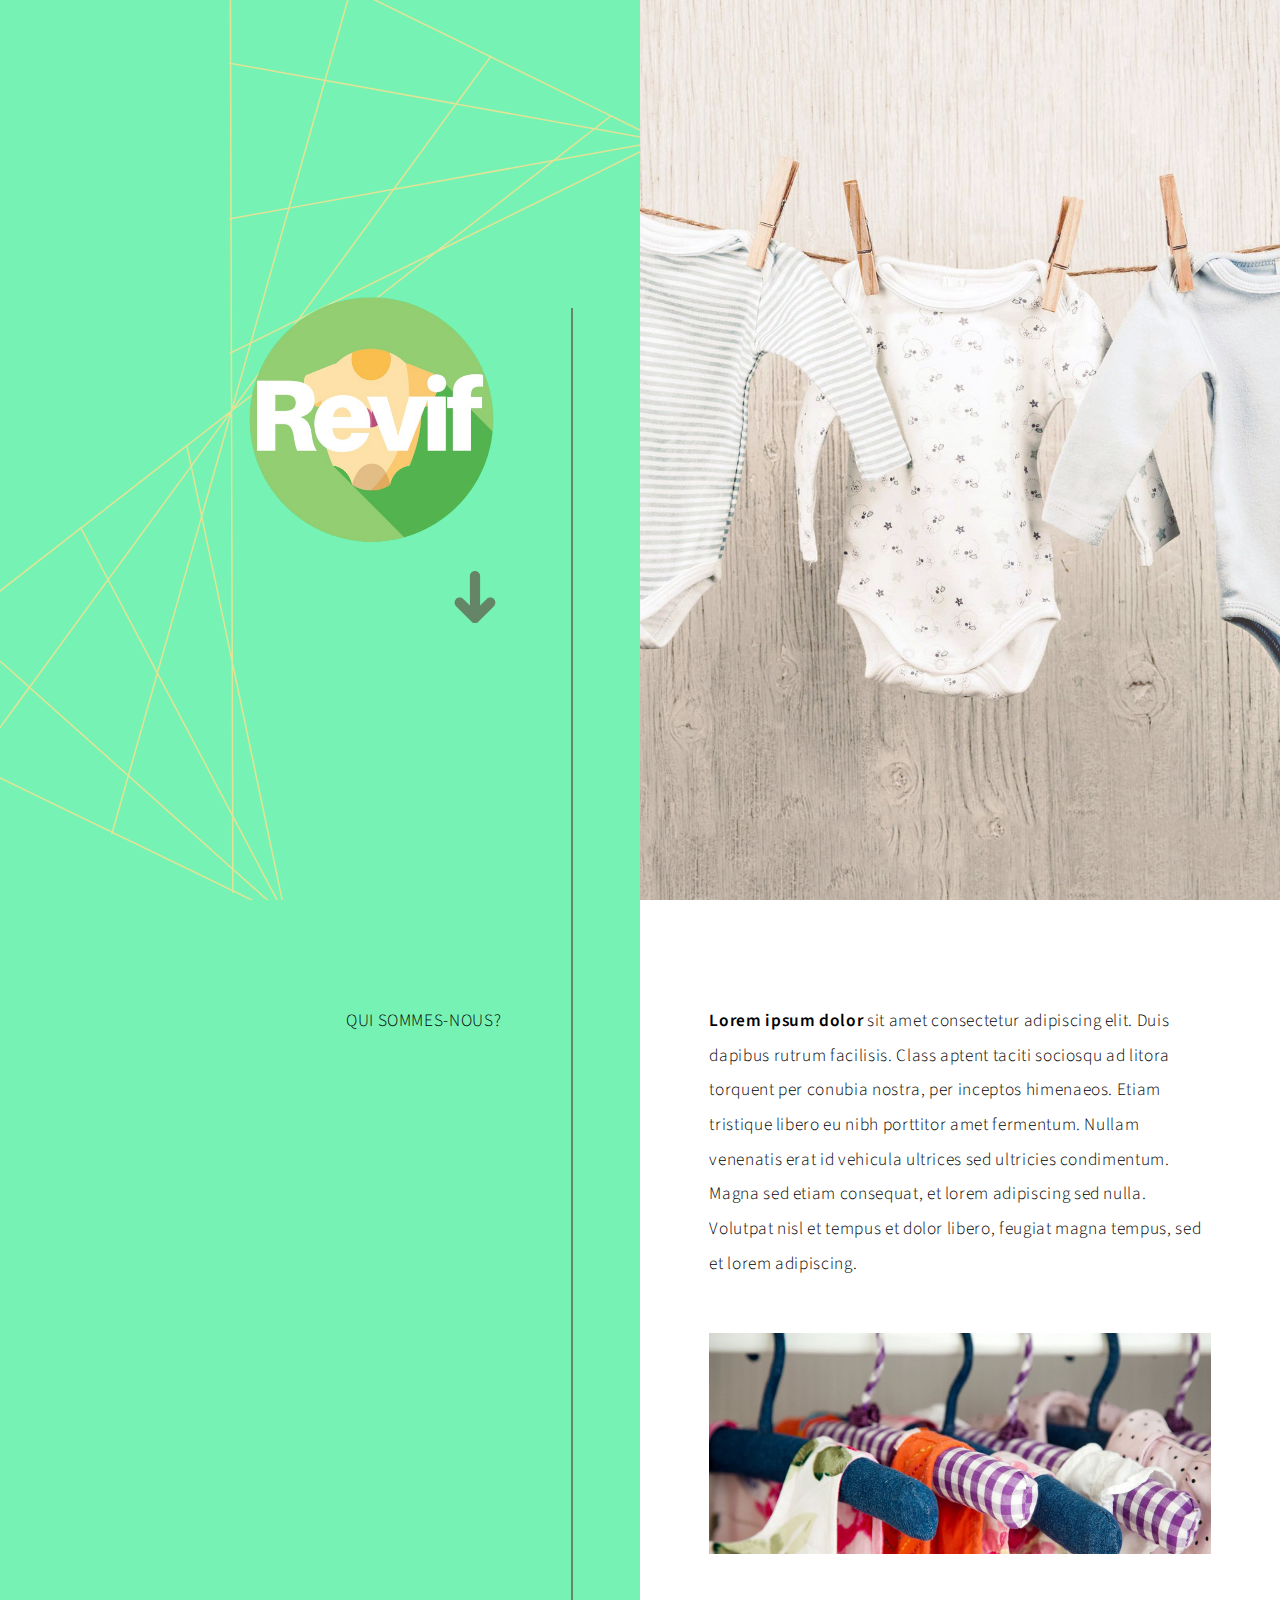
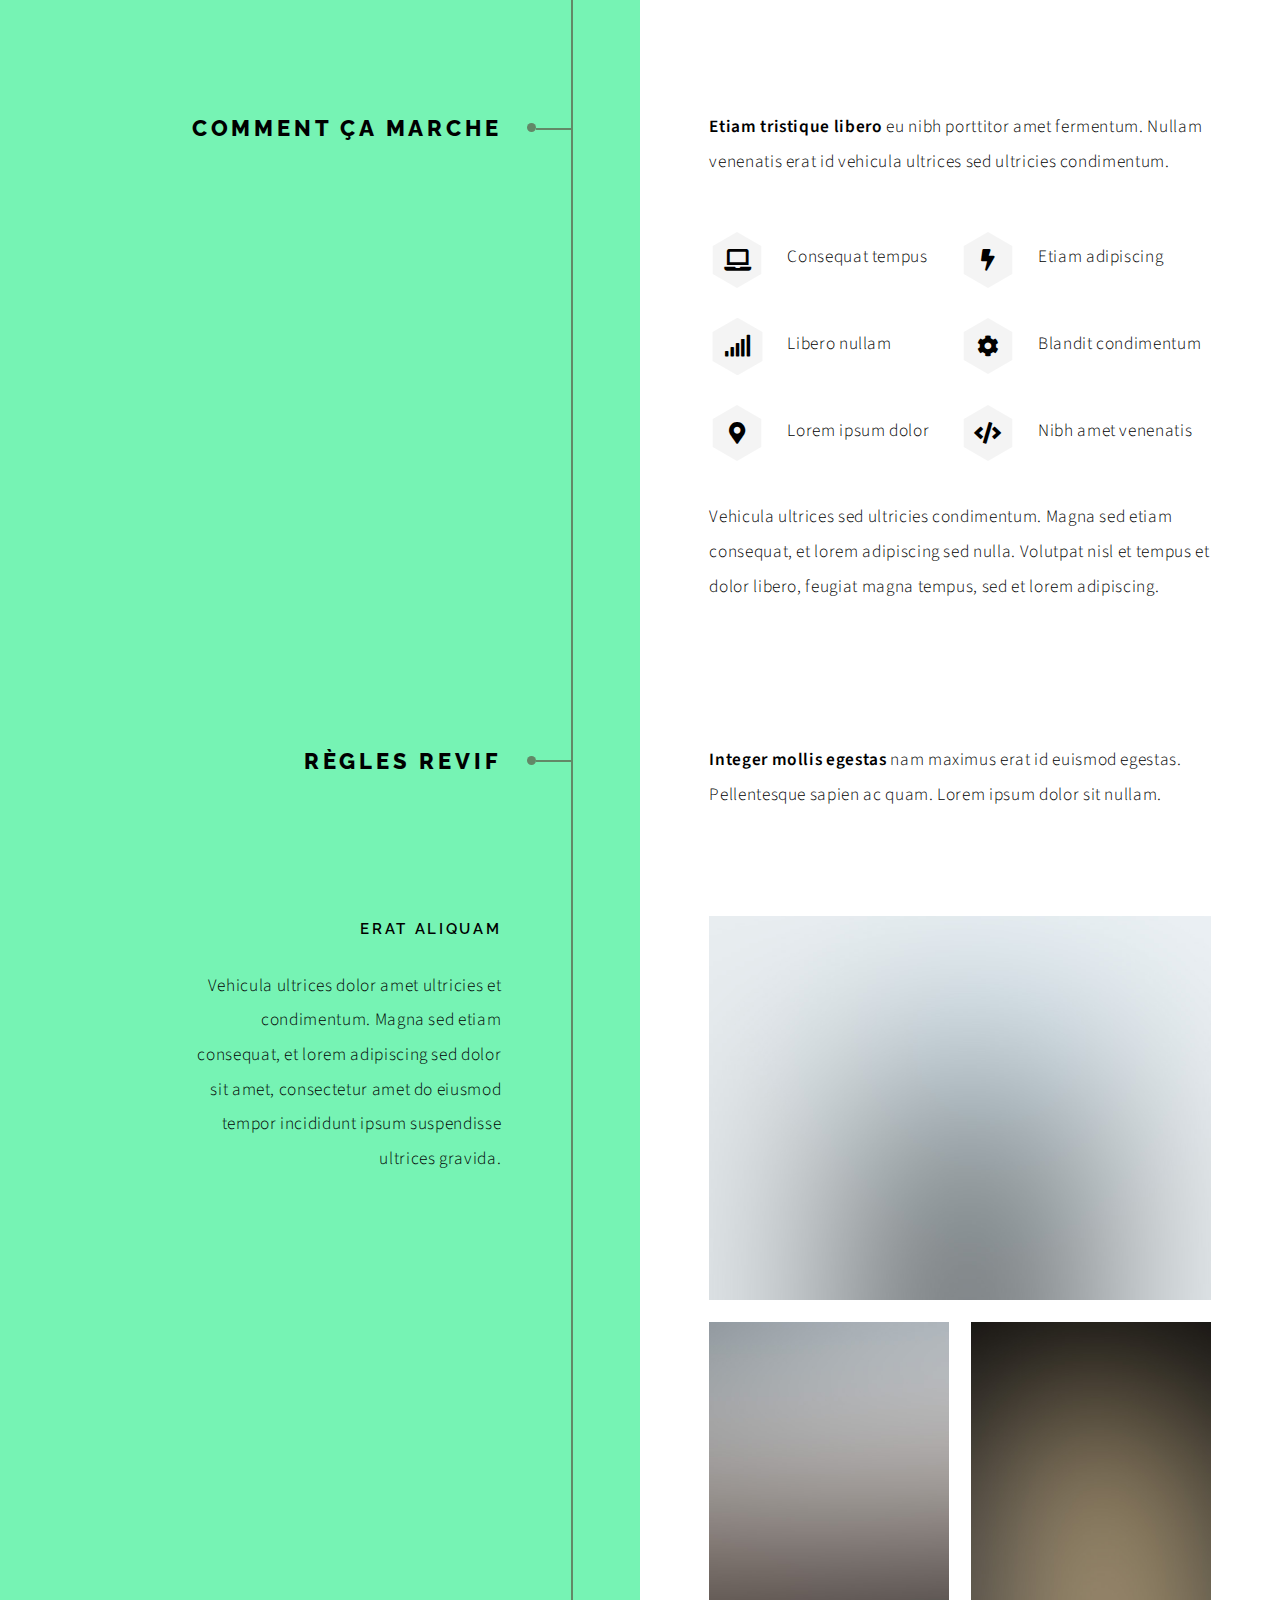
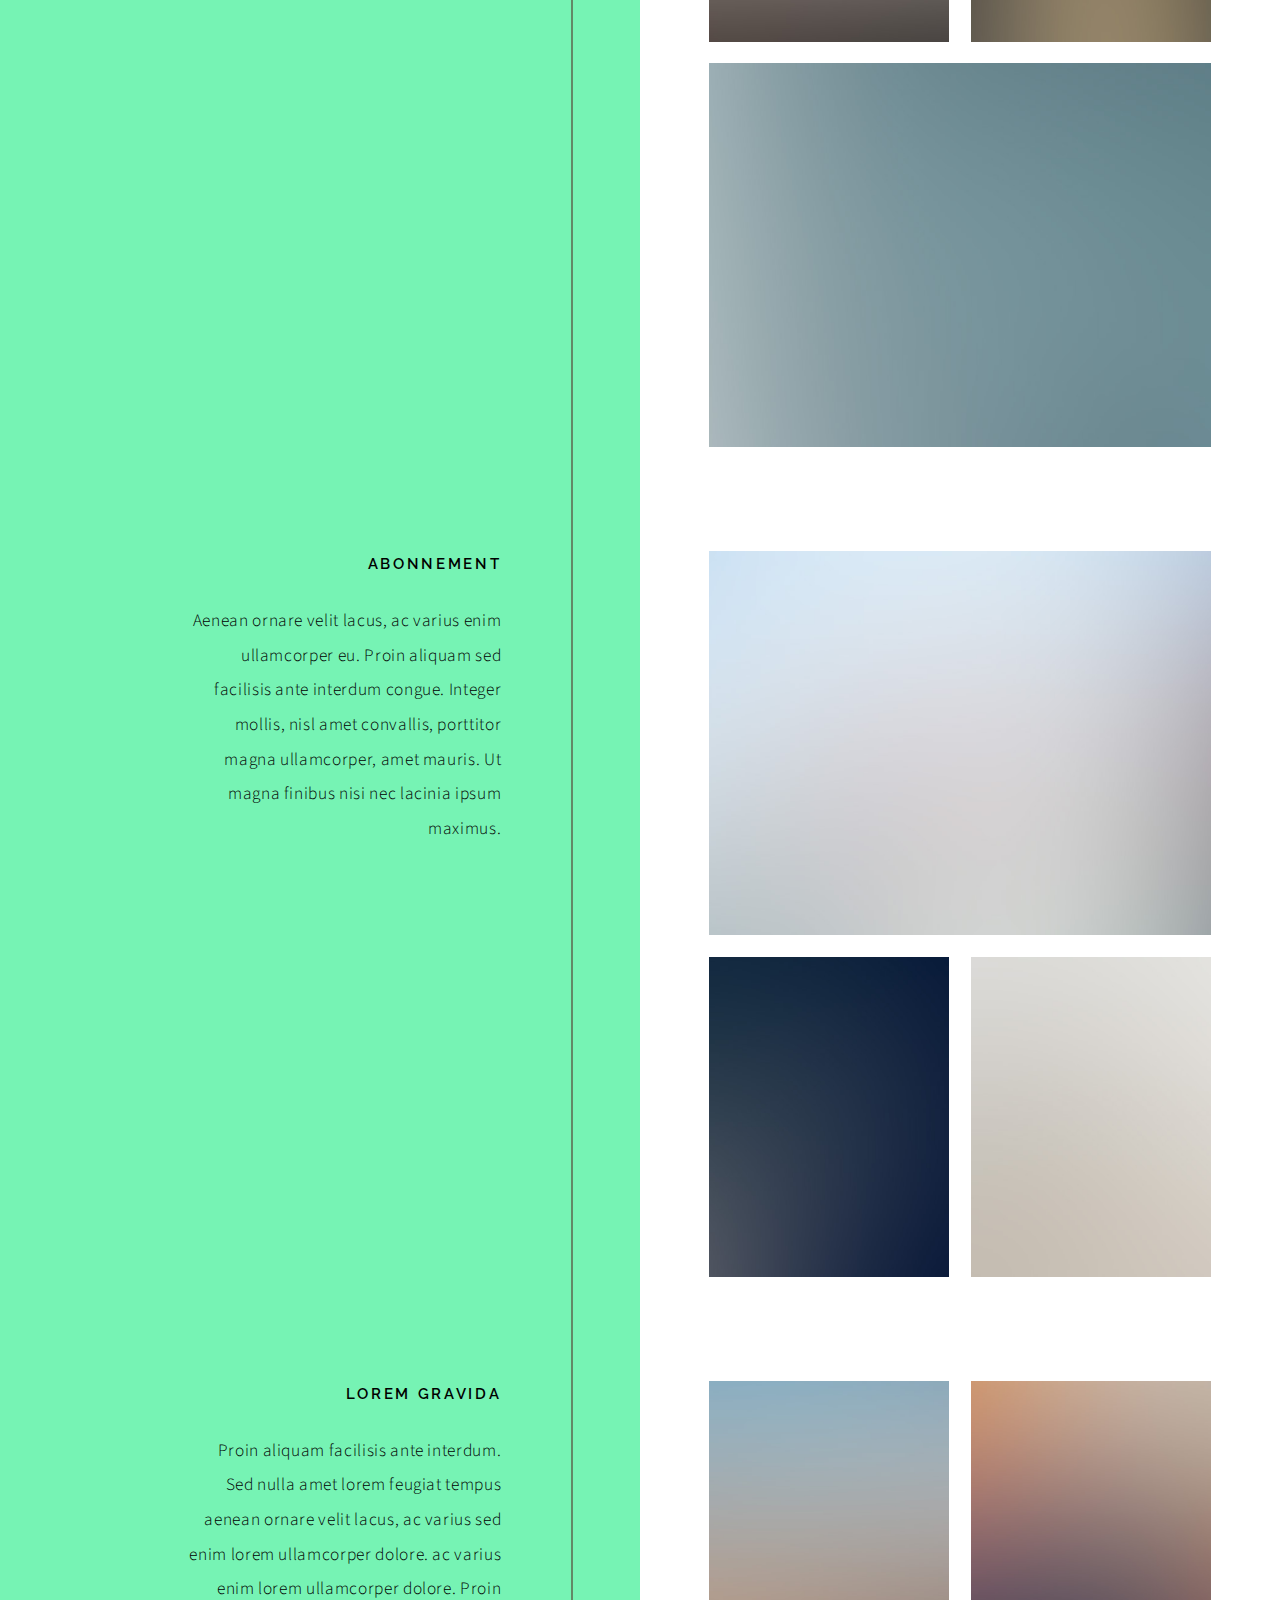
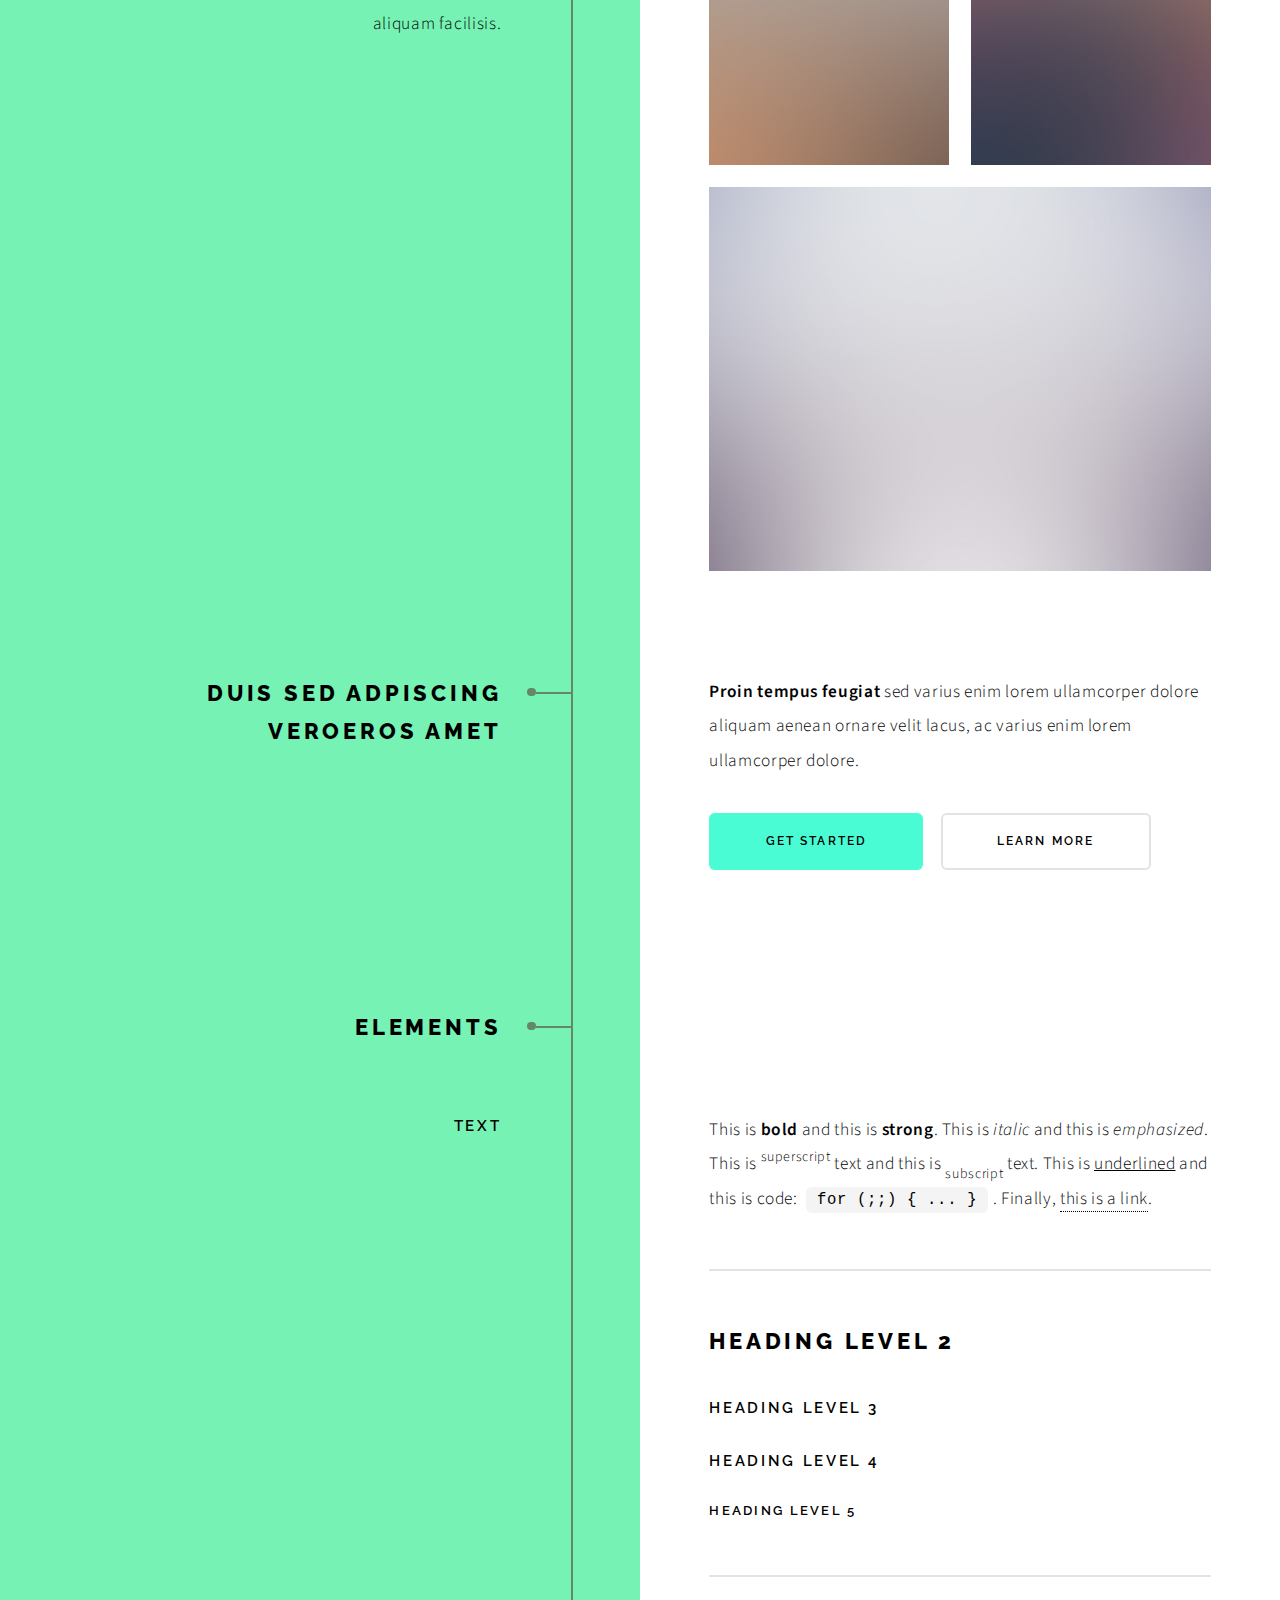
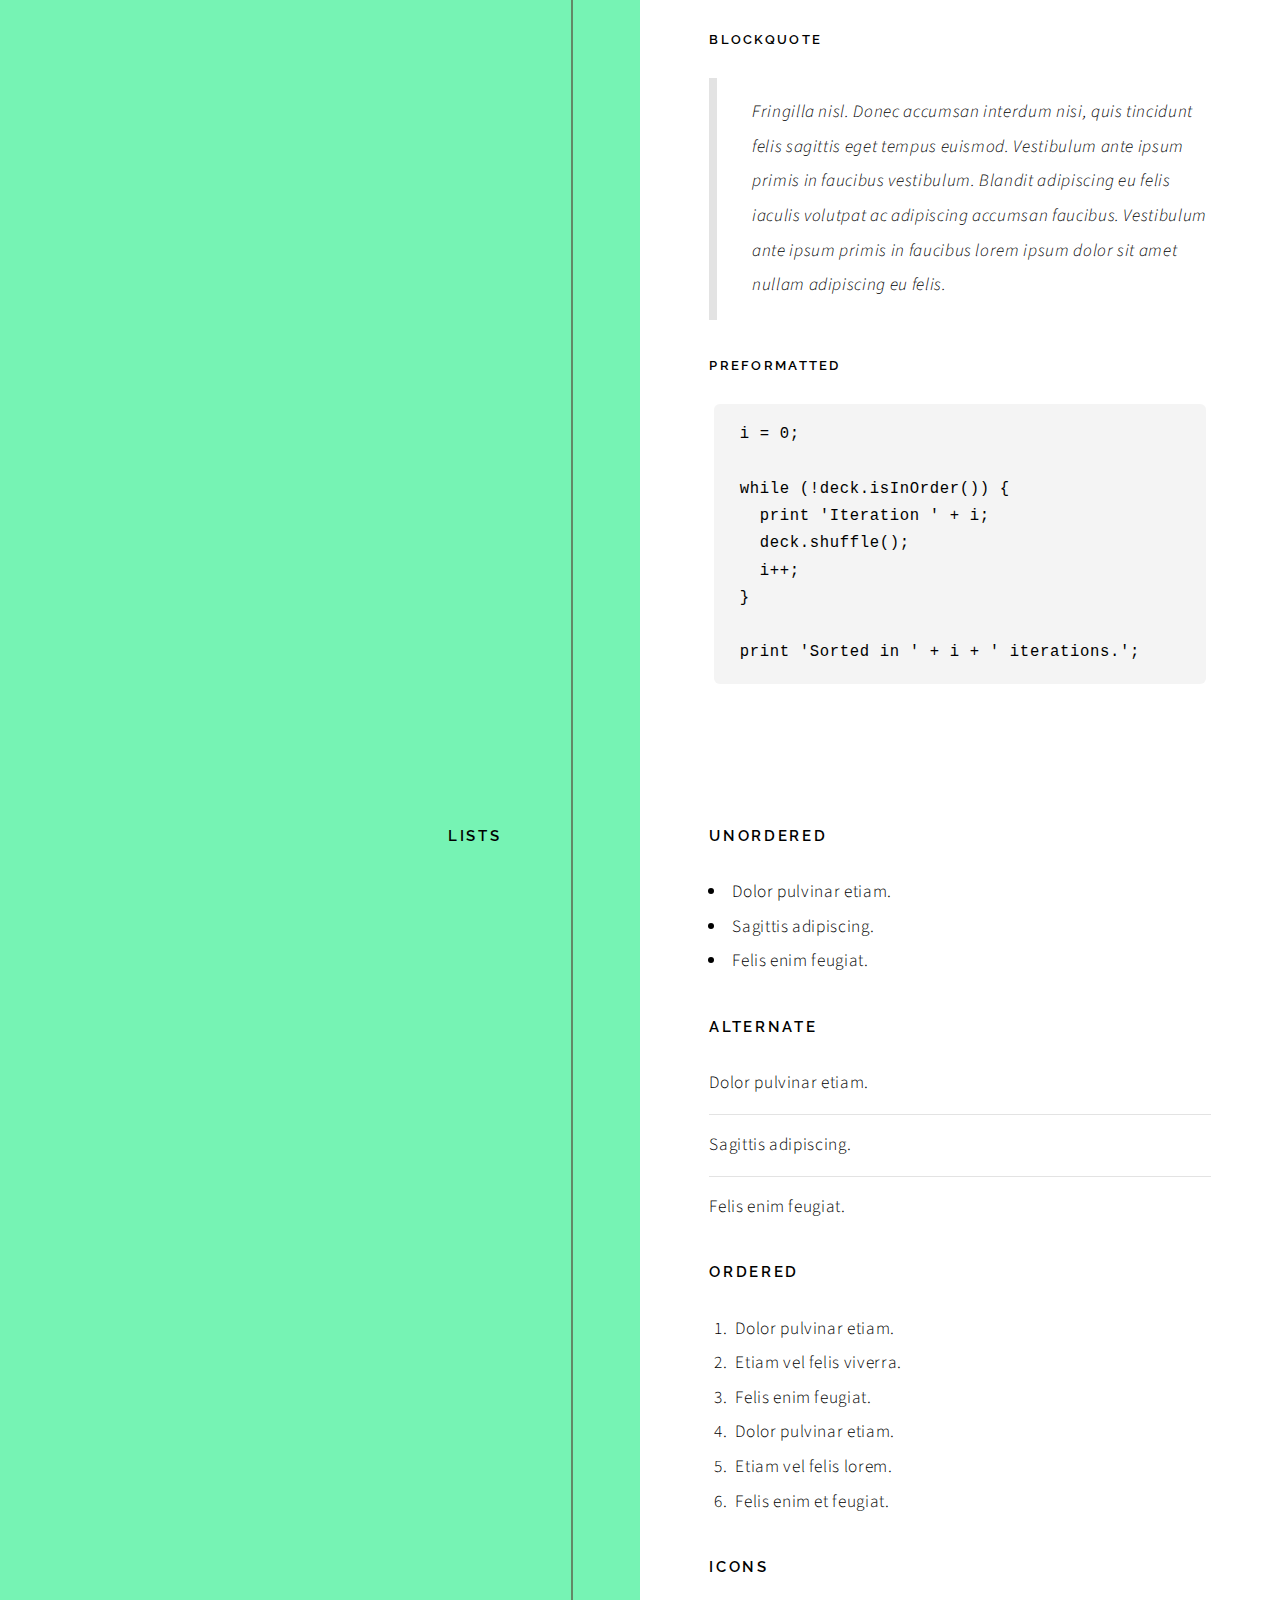
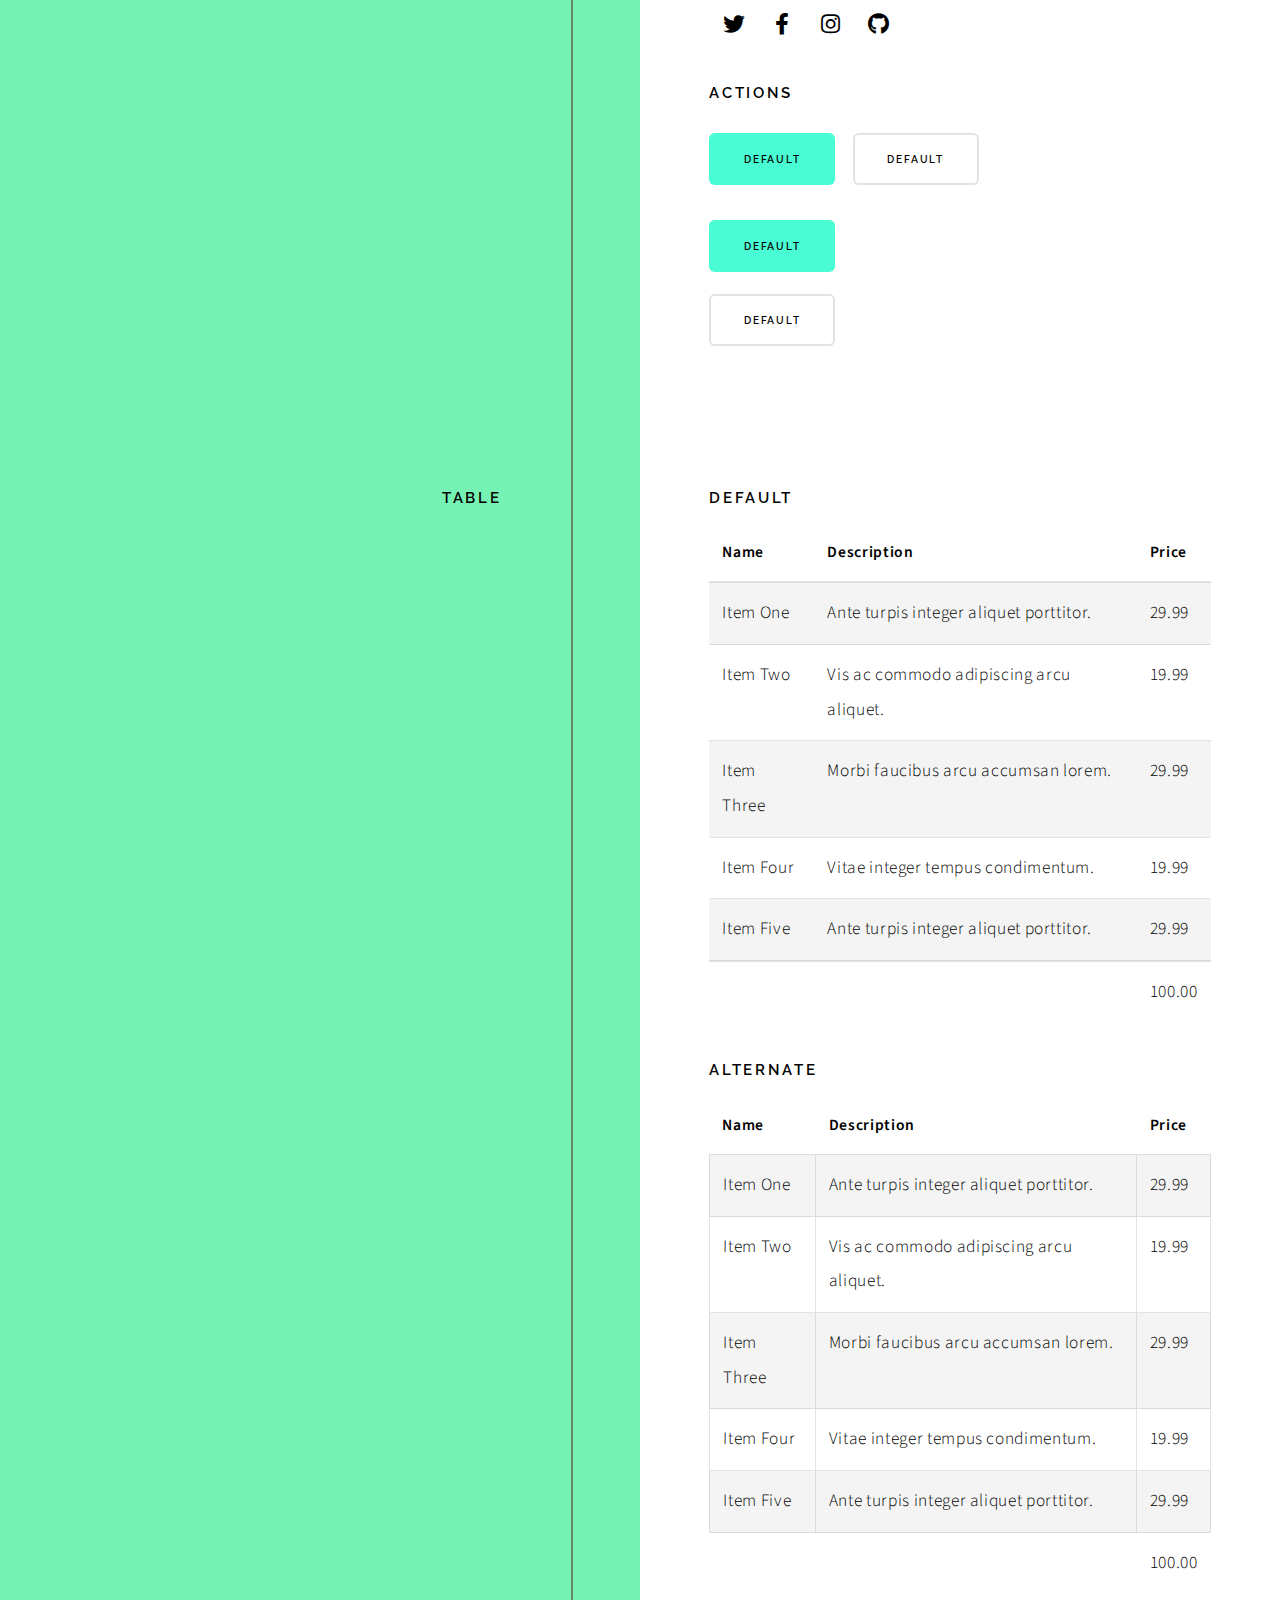
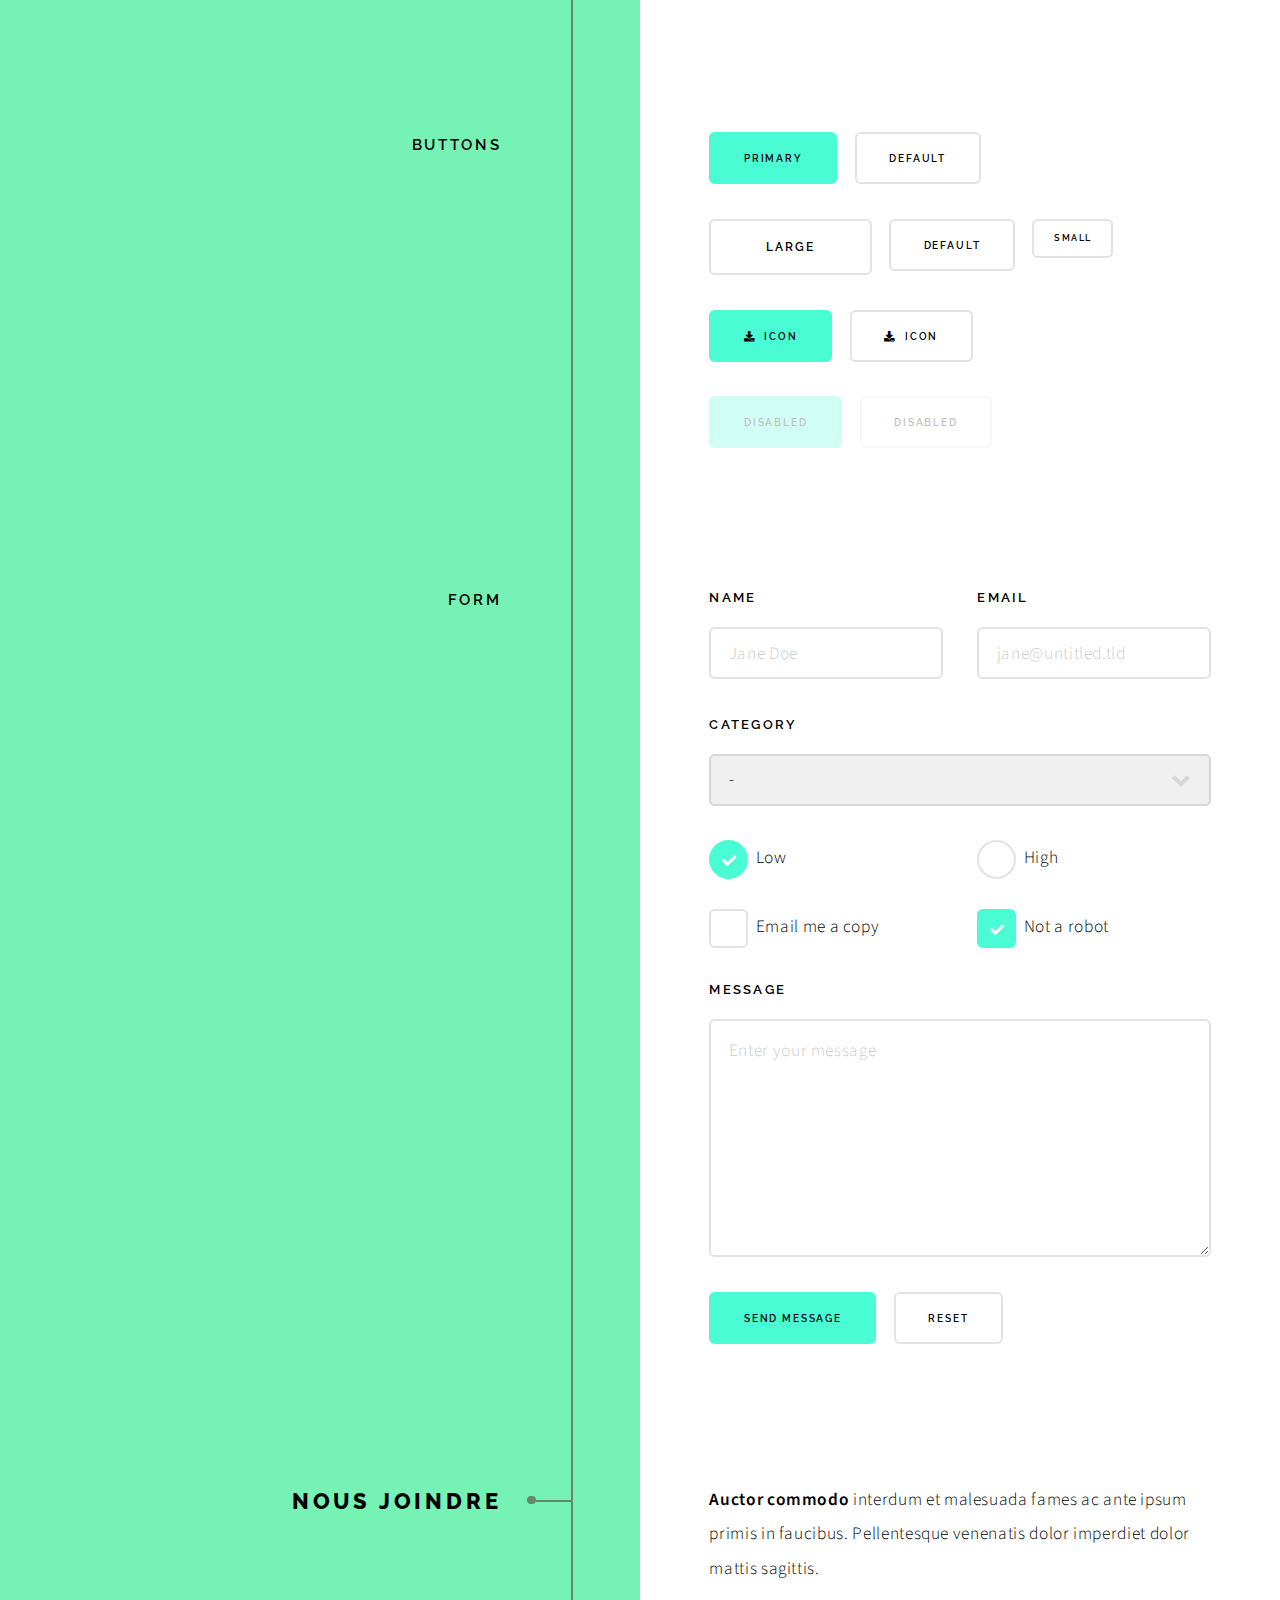
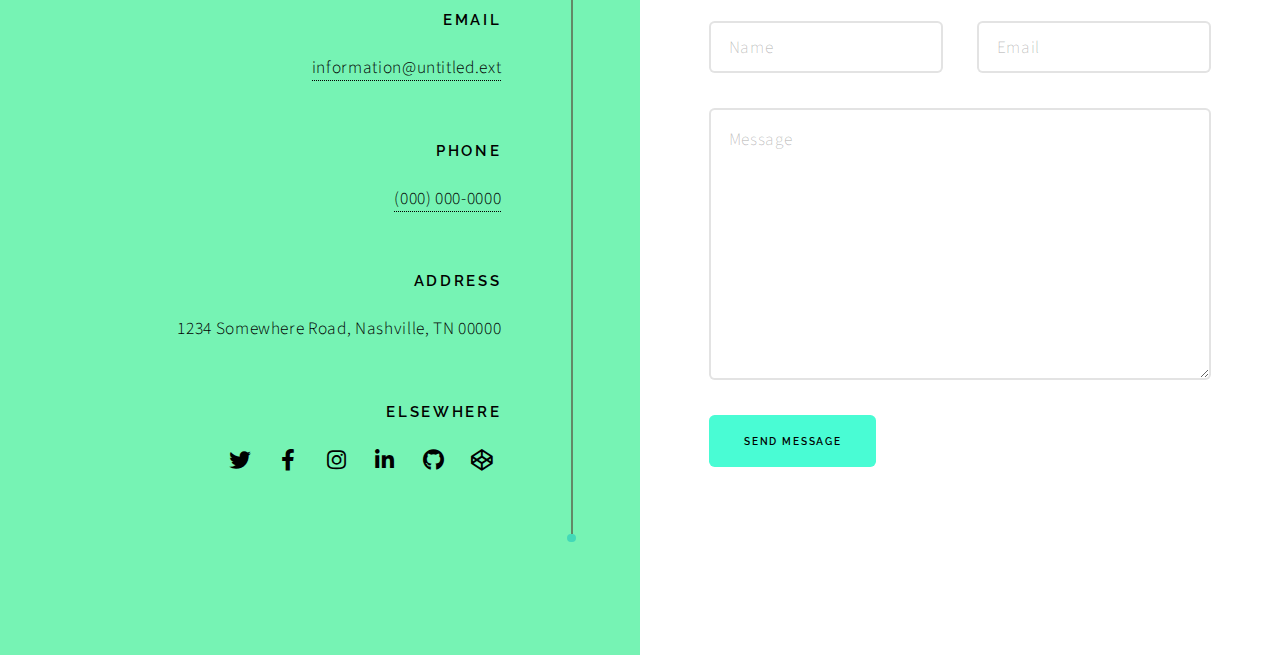
==== commit b2b9f8f9: "stuff" ====
--- a/elements.html
+++ b/elements.html
@@ -1,358 +1,470 @@
 <!DOCTYPE HTML>
+<!--
+	Paradigm Shift by HTML5 UP
+	html5up.net | @ajlkn
+	Free for personal and commercial use under the CCA 3.0 license (html5up.net/license)
+-->
 <html>
 <head>
-	<title>Elements - Hyperspace by HTML5 UP</title>
+	<title>Paradigm Shift by HTML5 UP</title>
 	<meta charset="utf-8" />
 	<meta name="viewport" content="width=device-width, initial-scale=1, user-scalable=no" />
+	<meta name="description" content="" />
+	<meta name="keywords" content="" />
 	<link rel="stylesheet" href="assets/css/main.css" />
-	<noscript><link rel="stylesheet" href="assets/css/noscript.css" /></noscript>
 </head>
 <body class="is-preload">
 
-	<!-- Header -->
-	<header id="header">
-		<a href="index.html" class="title">Hyperspace</a>
-		<nav>
-			<ul>
-				<li><a href="index.html">Home</a></li>
-				<li><a href="generic.html">Generic</a></li>
-				<li><a href="elements.html"  class="active">Elements</a></li>
-			</ul>
-		</nav>
-	</header>
-
 	<!-- Wrapper -->
 	<div id="wrapper">
 
-		<!-- Main -->
-		<section id="main" class="wrapper">
-			<div class="inner">
-				<h1 class="major">Elements</h1>
-
-				<!-- Text -->
+		<!-- Intro -->
+		<section class="intro">
+			<header>
+				<img src="images/revif-rond.png" style="width: 60%" />
+				<ul class="actions">
+					<li><a href="#first" class="arrow scrolly"><span class="label">Next</span></a></li>
+				</ul>
+			</header>
+			<div class="content">
+				<span class="image fill" data-position="center"><img src="images/pic01.jpg" alt="" style="opacity: 0.8" /></span>
+			</div>
+		</section>
+
+		<!-- Section -->
+		<section id="first">
+			<header>QUI SOMMES-NOUS?</h2>
+			</header>
+			<div class="content">
+				<p><strong>Lorem ipsum dolor</strong> sit amet consectetur adipiscing elit. Duis dapibus rutrum facilisis. Class aptent taciti sociosqu ad litora torquent per conubia nostra, per inceptos himenaeos. Etiam tristique libero eu nibh porttitor amet fermentum. Nullam venenatis erat id vehicula ultrices sed ultricies condimentum. Magna sed etiam consequat, et lorem adipiscing sed nulla. Volutpat nisl et tempus et dolor libero, feugiat magna tempus, sed et lorem adipiscing.</p>
+				<span class="image main"><img src="images/pic02.jpg" alt="" /></span>
+			</div>
+		</section>
+
+		<!-- Section -->
+		<section>
+			<header>
+				<h2>COMMENT ÇA MARCHE</h2>
+			</header>
+			<div class="content">
+				<p><strong>Etiam tristique libero</strong> eu nibh porttitor amet fermentum. Nullam venenatis erat id vehicula ultrices sed ultricies condimentum.</p>
+				<ul class="feature-icons">
+					<li class="icon solid fa-laptop">Consequat tempus</li>
+					<li class="icon solid fa-bolt">Etiam adipiscing</li>
+					<li class="icon solid fa-signal">Libero nullam</li>
+					<li class="icon solid fa-cog">Blandit condimentum</li>
+					<li class="icon solid fa-map-marker-alt">Lorem ipsum dolor</li>
+					<li class="icon solid fa-code">Nibh amet venenatis</li>
+				</ul>
+				<p>Vehicula ultrices sed ultricies condimentum. Magna sed etiam consequat, et lorem adipiscing sed nulla. Volutpat nisl et tempus et dolor libero, feugiat magna tempus, sed et lorem adipiscing.</p>
+			</div>
+		</section>
+
+		<!-- Section -->
+		<section>
+			<header>
+				<h2>RÈGLES REVIF</h2>
+			</header>
+			<div class="content">
+				<p><strong>Integer mollis egestas</strong> nam maximus erat id euismod egestas. Pellentesque sapien ac quam. Lorem ipsum dolor sit nullam.</p>
+
+				<!-- Section -->
 				<section>
-					<h2>Text</h2>
-					<p>This is <b>bold</b> and this is <strong>strong</strong>. This is <i>italic</i> and this is <em>emphasized</em>.
-						This is <sup>superscript</sup> text and this is <sub>subscript</sub> text.
-						This is <u>underlined</u> and this is code: <code>for (;;) { ... }</code>. Finally, <a href="#">this is a link</a>.</p>
-						<hr />
-						<p>Nunc lacinia ante nunc ac lobortis. Interdum adipiscing gravida odio porttitor sem non mi integer non faucibus ornare mi ut ante amet placerat aliquet. Volutpat eu sed ante lacinia sapien lorem accumsan varius montes viverra nibh in adipiscing blandit tempus accumsan.</p>
-						<hr />
-						<h2>Heading Level 2</h2>
-						<h3>Heading Level 3</h3>
-						<h4>Heading Level 4</h4>
-						<hr />
-						<h3>Blockquote</h3>
-						<blockquote>Fringilla nisl. Donec accumsan interdum nisi, quis tincidunt felis sagittis eget tempus euismod. Vestibulum ante ipsum primis in faucibus vestibulum. Blandit adipiscing eu felis iaculis volutpat ac adipiscing accumsan faucibus. Vestibulum ante ipsum primis in faucibus lorem ipsum dolor sit amet nullam adipiscing eu felis.</blockquote>
-						<h3>Preformatted</h3>
-						<pre><code>i = 0;
-
-							while (!deck.isInOrder()) {
-							print 'Iteration ' + i;
-							deck.shuffle();
-							i++;
-						}
-
-					print 'It took ' + i + ' iterations to sort the deck.';</code></pre>
-				</section>
-
-				<!-- Lists -->
-				<section>
-					<h2>Lists</h2>
-					<div class="row">
-						<div class="col-6 col-12-medium">
-							<h3>Unordered</h3>
-							<ul>
-								<li>Dolor pulvinar etiam.</li>
-								<li>Sagittis adipiscing.</li>
-								<li>Felis enim feugiat.</li>
-							</ul>
-							<h3>Alternate</h3>
-							<ul class="alt">
-								<li>Dolor pulvinar etiam.</li>
-								<li>Sagittis adipiscing.</li>
-								<li>Felis enim feugiat.</li>
-							</ul>
-						</div>
-						<div class="col-6 col-12-medium">
-							<h3>Ordered</h3>
-							<ol>
-								<li>Dolor pulvinar etiam.</li>
-								<li>Etiam vel felis viverra.</li>
-								<li>Felis enim feugiat.</li>
-								<li>Dolor pulvinar etiam.</li>
-								<li>Etiam vel felis lorem.</li>
-								<li>Felis enim et feugiat.</li>
-							</ol>
-							<h3>Icons</h3>
-							<ul class="icons">
-								<li><a href="#" class="icon brands fa-twitter"><span class="label">Twitter</span></a></li>
-								<li><a href="#" class="icon brands fa-facebook-f"><span class="label">Facebook</span></a></li>
-								<li><a href="#" class="icon brands fa-instagram"><span class="label">Instagram</span></a></li>
-								<li><a href="#" class="icon brands fa-github"><span class="label">Github</span></a></li>
-							</ul>
-						</div>
-					</div>
-					<h2>Actions</h2>
-					<div class="row">
-						<div class="col-6 col-12-medium">
-							<ul class="actions">
-								<li><a href="#" class="button primary">Default</a></li>
-								<li><a href="#" class="button">Default</a></li>
-							</ul>
-							<ul class="actions small">
-								<li><a href="#" class="button primary small">Small</a></li>
-								<li><a href="#" class="button small">Small</a></li>
-							</ul>
-							<ul class="actions stacked">
-								<li><a href="#" class="button primary">Default</a></li>
-								<li><a href="#" class="button">Default</a></li>
-							</ul>
-							<ul class="actions stacked">
-								<li><a href="#" class="button primary small">Small</a></li>
-								<li><a href="#" class="button small">Small</a></li>
-							</ul>
-						</div>
-						<div class="col-6 col-12-medium">
-							<ul class="actions stacked">
-								<li><a href="#" class="button primary fit">Default</a></li>
-								<li><a href="#" class="button fit">Default</a></li>
-							</ul>
-							<ul class="actions stacked">
-								<li><a href="#" class="button primary small fit">Small</a></li>
-								<li><a href="#" class="button small fit">Small</a></li>
-							</ul>
+					<header>
+						<h3>Erat aliquam</h3>
+						<p>Vehicula ultrices dolor amet ultricies et condimentum. Magna sed etiam consequat, et lorem adipiscing sed dolor sit amet, consectetur amet do eiusmod tempor incididunt  ipsum suspendisse ultrices gravida.</p>
+					</header>
+					<div class="content">
+						<div class="gallery">
+							<a href="images/gallery/fulls/01.jpg" class="landscape"><img src="images/gallery/thumbs/01.jpg" alt="" /></a>
+							<a href="images/gallery/fulls/02.jpg"><img src="images/gallery/thumbs/02.jpg" alt="" /></a>
+							<a href="images/gallery/fulls/03.jpg"><img src="images/gallery/thumbs/03.jpg" alt="" /></a>
+							<a href="images/gallery/fulls/04.jpg" class="landscape"><img src="images/gallery/thumbs/04.jpg" alt="" /></a>
 						</div>
 					</div>
 				</section>
 
-				<!-- Table -->
+				<!-- Section -->
 				<section>
-					<h2>Table</h2>
-					<h3>Default</h3>
-					<div class="table-wrapper">
-						<table>
-							<thead>
-								<tr>
-									<th>Name</th>
-									<th>Description</th>
-									<th>Price</th>
-								</tr>
-							</thead>
-							<tbody>
-								<tr>
-									<td>Item One</td>
-									<td>Ante turpis integer aliquet porttitor.</td>
-									<td>29.99</td>
-								</tr>
-								<tr>
-									<td>Item Two</td>
-									<td>Vis ac commodo adipiscing arcu aliquet.</td>
-									<td>19.99</td>
-								</tr>
-								<tr>
-									<td>Item Three</td>
-									<td> Morbi faucibus arcu accumsan lorem.</td>
-									<td>29.99</td>
-								</tr>
-								<tr>
-									<td>Item Four</td>
-									<td>Vitae integer tempus condimentum.</td>
-									<td>19.99</td>
-								</tr>
-								<tr>
-									<td>Item Five</td>
-									<td>Ante turpis integer aliquet porttitor.</td>
-									<td>29.99</td>
-								</tr>
-							</tbody>
-							<tfoot>
-								<tr>
-									<td colspan="2"></td>
-									<td>100.00</td>
-								</tr>
-							</tfoot>
-						</table>
-					</div>
-
-					<h3>Alternate</h3>
-					<div class="table-wrapper">
-						<table class="alt">
-							<thead>
-								<tr>
-									<th>Name</th>
-									<th>Description</th>
-									<th>Price</th>
-								</tr>
-							</thead>
-							<tbody>
-								<tr>
-									<td>Item One</td>
-									<td>Ante turpis integer aliquet porttitor.</td>
-									<td>29.99</td>
-								</tr>
-								<tr>
-									<td>Item Two</td>
-									<td>Vis ac commodo adipiscing arcu aliquet.</td>
-									<td>19.99</td>
-								</tr>
-								<tr>
-									<td>Item Three</td>
-									<td> Morbi faucibus arcu accumsan lorem.</td>
-									<td>29.99</td>
-								</tr>
-								<tr>
-									<td>Item Four</td>
-									<td>Vitae integer tempus condimentum.</td>
-									<td>19.99</td>
-								</tr>
-								<tr>
-									<td>Item Five</td>
-									<td>Ante turpis integer aliquet porttitor.</td>
-									<td>29.99</td>
-								</tr>
-							</tbody>
-							<tfoot>
-								<tr>
-									<td colspan="2"></td>
-									<td>100.00</td>
-								</tr>
-							</tfoot>
-						</table>
+					<header>
+						<h3>ABONNEMENT</h3>
+						<p>Aenean ornare velit lacus, ac varius enim ullamcorper eu. Proin aliquam sed facilisis ante interdum congue. Integer mollis, nisl amet convallis, porttitor magna ullamcorper, amet mauris. Ut magna finibus nisi nec lacinia ipsum maximus.</p>
+					</header>
+					<div class="content">
+						<div class="gallery">
+							<a href="images/gallery/fulls/05.jpg" class="landscape"><img src="images/gallery/thumbs/05.jpg" alt="" /></a>
+							<a href="images/gallery/fulls/06.jpg"><img src="images/gallery/thumbs/06.jpg" alt="" /></a>
+							<a href="images/gallery/fulls/07.jpg"><img src="images/gallery/thumbs/07.jpg" alt="" /></a>
+						</div>
 					</div>
 				</section>
 
-				<!-- Buttons -->
+				<!-- Section -->
 				<section>
-					<h3>Buttons</h3>
-					<ul class="actions">
-						<li><a href="#" class="button primary">Primary</a></li>
-						<li><a href="#" class="button">Default</a></li>
-					</ul>
-					<ul class="actions">
-						<li><a href="#" class="button large">Large</a></li>
-						<li><a href="#" class="button">Default</a></li>
-						<li><a href="#" class="button small">Small</a></li>
-					</ul>
-					<ul class="actions fit">
-						<li><a href="#" class="button primary fit">Fit</a></li>
-						<li><a href="#" class="button fit">Fit</a></li>
-						<li><a href="#" class="button fit">Fit</a></li>
-					</ul>
-					<ul class="actions fit small">
-						<li><a href="#" class="button primary fit small">Fit + Small</a></li>
-						<li><a href="#" class="button fit small">Fit + Small</a></li>
-						<li><a href="#" class="button fit small">Fit + Small</a></li>
-					</ul>
-					<ul class="actions">
-						<li><a href="#" class="button primary icon solid fa-download">Icon</a></li>
-						<li><a href="#" class="button icon solid fa-upload">Icon</a></li>
-						<li><a href="#" class="button icon solid fa-save">Icon</a></li>
-					</ul>
-					<ul class="actions">
-						<li><span class="button primary disabled">Disabled</span></li>
-						<li><span class="button disabled">Disabled</span></li>
-					</ul>
-				</section>
-
-				<!-- Form -->
-				<section>
-					<h2>Form</h2>
-					<form method="post" action="#">
-						<div class="row gtr-uniform">
-							<div class="col-6 col-12-xsmall">
-								<input type="text" name="demo-name" id="demo-name" value="" placeholder="Name" />
-							</div>
-							<div class="col-6 col-12-xsmall">
-								<input type="email" name="demo-email" id="demo-email" value="" placeholder="Email" />
-							</div>
-							<div class="col-12">
-								<select name="demo-category" id="demo-category">
-									<option value="">- Category -</option>
-									<option value="1">Manufacturing</option>
-									<option value="1">Shipping</option>
-									<option value="1">Administration</option>
-									<option value="1">Human Resources</option>
-								</select>
-							</div>
-							<div class="col-4 col-12-small">
-								<input type="radio" id="demo-priority-low" name="demo-priority" checked>
-								<label for="demo-priority-low">Low</label>
-							</div>
-							<div class="col-4 col-12-small">
-								<input type="radio" id="demo-priority-normal" name="demo-priority">
-								<label for="demo-priority-normal">Normal</label>
-							</div>
-							<div class="col-4 col-12-small">
-								<input type="radio" id="demo-priority-high" name="demo-priority">
-								<label for="demo-priority-high">High</label>
-							</div>
-							<div class="col-6 col-12-small">
-								<input type="checkbox" id="demo-copy" name="demo-copy">
-								<label for="demo-copy">Email me a copy</label>
-							</div>
-							<div class="col-6 col-12-small">
-								<input type="checkbox" id="demo-human" name="demo-human" checked>
-								<label for="demo-human">Not a robot</label>
-							</div>
-							<div class="col-12">
-								<textarea name="demo-message" id="demo-message" placeholder="Enter your message" rows="6"></textarea>
-							</div>
-							<div class="col-12">
-								<ul class="actions">
-									<li><input type="submit" value="Send Message" class="primary" /></li>
-									<li><input type="reset" value="Reset" /></li>
-								</ul>
-							</div>
-						</div>
-					</form>
-				</section>
-
-				<!-- Image -->
-				<section>
-					<h2>Image</h2>
-					<h3>Fit</h3>
-					<div class="box alt">
-						<div class="row gtr-uniform">
-							<div class="col-12"><span class="image fit"><img src="images/pic04.jpg" alt="" /></span></div>
-							<div class="col-4"><span class="image fit"><img src="images/pic01.jpg" alt="" /></span></div>
-							<div class="col-4"><span class="image fit"><img src="images/pic02.jpg" alt="" /></span></div>
-							<div class="col-4"><span class="image fit"><img src="images/pic03.jpg" alt="" /></span></div>
-							<div class="col-4"><span class="image fit"><img src="images/pic03.jpg" alt="" /></span></div>
-							<div class="col-4"><span class="image fit"><img src="images/pic01.jpg" alt="" /></span></div>
-							<div class="col-4"><span class="image fit"><img src="images/pic02.jpg" alt="" /></span></div>
-							<div class="col-4"><span class="image fit"><img src="images/pic02.jpg" alt="" /></span></div>
-							<div class="col-4"><span class="image fit"><img src="images/pic03.jpg" alt="" /></span></div>
-							<div class="col-4"><span class="image fit"><img src="images/pic01.jpg" alt="" /></span></div>
+					<header>
+						<h3>Lorem gravida</h3>
+						<p>Proin aliquam facilisis ante interdum. Sed nulla amet lorem feugiat tempus aenean ornare velit lacus, ac varius sed enim lorem ullamcorper dolore.  ac varius enim lorem ullamcorper dolore. Proin aliquam facilisis.</p>
+					</header>
+					<div class="content">
+						<div class="gallery">
+							<a href="images/gallery/fulls/08.jpg" class="portrait"><img src="images/gallery/thumbs/08.jpg" alt="" /></a>
+							<a href="images/gallery/fulls/09.jpg" class="portrait"><img src="images/gallery/thumbs/09.jpg" alt="" /></a>
+							<a href="images/gallery/fulls/10.jpg" class="landscape"><img src="images/gallery/thumbs/10.jpg" alt="" /></a>
 						</div>
 					</div>
-					<h3>Left &amp; Right</h3>
-					<p><span class="image left"><img src="images/pic05.jpg" alt="" /></span>Fringilla nisl. Donec accumsan interdum nisi, quis tincidunt felis sagittis eget. tempus euismod. Vestibulum ante ipsum primis in faucibus vestibulum. Blandit adipiscing eu felis iaculis volutpat ac adipiscing accumsan eu faucibus. Integer ac pellentesque praesent tincidunt felis sagittis eget. tempus euismod. Vestibulum ante ipsum primis in faucibus vestibulum. Blandit adipiscing eu felis iaculis volutpat ac adipiscing accumsan eu faucibus. Integer ac pellentesque praesent. Donec accumsan interdum nisi, quis tincidunt felis sagittis eget. tempus euismod. Vestibulum ante ipsum primis in faucibus vestibulum. Blandit adipiscing eu felis iaculis volutpat ac adipiscing accumsan eu faucibus. Integer ac pellentesque praesent tincidunt felis sagittis eget. tempus euismod. Vestibulum ante ipsum primis in faucibus vestibulum. Blandit adipiscing eu felis iaculis volutpat ac adipiscing accumsan eu faucibus. Integer ac pellentesque praesent. Blandit adipiscing eu felis iaculis volutpat ac adipiscing accumsan eu faucibus. Integer ac pellentesque praesent tincidunt felis sagittis eget. tempus euismod. Vestibulum ante ipsum primis in faucibus vestibulum. Blandit adipiscing eu felis iaculis volutpat ac adipiscing accumsan eu faucibus. Integer ac pellentesque praesent.</p>
-					<p><span class="image right"><img src="images/pic06.jpg" alt="" /></span>Fringilla nisl. Donec accumsan interdum nisi, quis tincidunt felis sagittis eget. tempus euismod. Vestibulum ante ipsum primis in faucibus vestibulum. Blandit adipiscing eu felis iaculis volutpat ac adipiscing accumsan eu faucibus. Integer ac pellentesque praesent tincidunt felis sagittis eget. tempus euismod. Vestibulum ante ipsum primis in faucibus vestibulum. Blandit adipiscing eu felis iaculis volutpat ac adipiscing accumsan eu faucibus. Integer ac pellentesque praesent. Donec accumsan interdum nisi, quis tincidunt felis sagittis eget. tempus euismod. Vestibulum ante ipsum primis in faucibus vestibulum. Blandit adipiscing eu felis iaculis volutpat ac adipiscing accumsan eu faucibus. Integer ac pellentesque praesent tincidunt felis sagittis eget. tempus euismod. Vestibulum ante ipsum primis in faucibus vestibulum. Blandit adipiscing eu felis iaculis volutpat ac adipiscing accumsan eu faucibus. Integer ac pellentesque praesent. Blandit adipiscing eu felis iaculis volutpat ac adipiscing accumsan eu faucibus. Integer ac pellentesque praesent tincidunt felis sagittis eget. tempus euismod. Vestibulum ante ipsum primis in faucibus vestibulum. Blandit adipiscing eu felis iaculis volutpat ac adipiscing accumsan eu faucibus. Integer ac pellentesque praesent.</p>
 				</section>
 
 			</div>
 		</section>
 
-	</div>
-
-	<!-- Footer -->
-	<footer id="footer" class="wrapper alt">
-		<div class="inner">
-			<ul class="menu">
-				<li>&copy; Untitled. All rights reserved.</li><li>Design: <a href="http://html5up.net">HTML5 UP</a></li>
-			</ul>
-		</div>
-	</footer>
-
-	<!-- Scripts -->
-	<script src="assets/js/jquery.min.js"></script>
-	<script src="assets/js/jquery.scrollex.min.js"></script>
-	<script src="assets/js/jquery.scrolly.min.js"></script>
-	<script src="assets/js/browser.min.js"></script>
-	<script src="assets/js/breakpoints.min.js"></script>
-	<script src="assets/js/util.js"></script>
-	<script src="assets/js/main.js"></script>
-
-</body>
-</html>+		<!-- Section -->
+		<section>
+			<header>
+				<h2>Duis sed adpiscing veroeros amet</h2>
+			</header>
+			<div class="content">
+				<p><strong>Proin tempus feugiat</strong> sed varius enim lorem ullamcorper dolore aliquam aenean ornare velit lacus, ac varius enim lorem ullamcorper dolore.</p>
+				<ul class="actions">
+					<li><a href="#" class="button primary large">Get Started</a></li>
+					<li><a href="#" class="button large">Learn More</a></li>
+				</ul>
+			</div>
+		</section>
+
+		<!-- Elements -->
+
+					<section>
+						<header>
+							<h2>Elements</h2>
+						</header>
+						<div class="content">
+
+							<section>
+								<header>
+									<h3>Text</h3>
+								</header>
+								<div class="content">
+									<p>This is <b>bold</b> and this is <strong>strong</strong>. This is <i>italic</i> and this is <em>emphasized</em>.
+									This is <sup>superscript</sup> text and this is <sub>subscript</sub> text.
+									This is <u>underlined</u> and this is code: <code>for (;;) { ... }</code>. Finally, <a href="#">this is a link</a>.</p>
+									<hr />
+									<h2>Heading Level 2</h2>
+									<h3>Heading Level 3</h3>
+									<h4>Heading Level 4</h4>
+									<h5>Heading Level 5</h5>
+									<hr />
+									<h5>Blockquote</h5>
+									<blockquote>Fringilla nisl. Donec accumsan interdum nisi, quis tincidunt felis sagittis eget tempus euismod. Vestibulum ante ipsum primis in faucibus vestibulum. Blandit adipiscing eu felis iaculis volutpat ac adipiscing accumsan faucibus. Vestibulum ante ipsum primis in faucibus lorem ipsum dolor sit amet nullam adipiscing eu felis.</blockquote>
+									<h5>Preformatted</h5>
+									<pre><code>i = 0;
+
+while (!deck.isInOrder()) {
+  print 'Iteration ' + i;
+  deck.shuffle();
+  i++;
+}
+
+print 'Sorted in ' + i + ' iterations.';</code></pre>
+								</div>
+							</section>
+
+							<section>
+								<header>
+									<h3>Lists</h3>
+								</header>
+								<div class="content">
+
+									<h4>Unordered</h4>
+									<ul>
+										<li>Dolor pulvinar etiam.</li>
+										<li>Sagittis adipiscing.</li>
+										<li>Felis enim feugiat.</li>
+									</ul>
+
+									<h4>Alternate</h4>
+									<ul class="alt">
+										<li>Dolor pulvinar etiam.</li>
+										<li>Sagittis adipiscing.</li>
+										<li>Felis enim feugiat.</li>
+									</ul>
+
+									<h4>Ordered</h4>
+									<ol>
+										<li>Dolor pulvinar etiam.</li>
+										<li>Etiam vel felis viverra.</li>
+										<li>Felis enim feugiat.</li>
+										<li>Dolor pulvinar etiam.</li>
+										<li>Etiam vel felis lorem.</li>
+										<li>Felis enim et feugiat.</li>
+									</ol>
+									<h4>Icons</h4>
+									<ul class="icons">
+										<li><a href="#" class="icon brands fa-twitter"><span class="label">Twitter</span></a></li>
+										<li><a href="#" class="icon brands fa-facebook-f"><span class="label">Facebook</span></a></li>
+										<li><a href="#" class="icon brands fa-instagram"><span class="label">Instagram</span></a></li>
+										<li><a href="#" class="icon brands fa-github"><span class="label">Github</span></a></li>
+									</ul>
+
+									<h4>Actions</h4>
+									<ul class="actions">
+										<li><a href="#" class="button primary">Default</a></li>
+										<li><a href="#" class="button">Default</a></li>
+									</ul>
+									<ul class="actions stacked">
+										<li><a href="#" class="button primary">Default</a></li>
+										<li><a href="#" class="button">Default</a></li>
+									</ul>
+								</div>
+							</section>
+
+							<section>
+								<header>
+									<h3>Table</h3>
+								</header>
+								<div class="content">
+									<h4>Default</h4>
+									<div class="table-wrapper">
+										<table>
+											<thead>
+												<tr>
+													<th>Name</th>
+													<th>Description</th>
+													<th>Price</th>
+												</tr>
+											</thead>
+											<tbody>
+												<tr>
+													<td>Item One</td>
+													<td>Ante turpis integer aliquet porttitor.</td>
+													<td>29.99</td>
+												</tr>
+												<tr>
+													<td>Item Two</td>
+													<td>Vis ac commodo adipiscing arcu aliquet.</td>
+													<td>19.99</td>
+												</tr>
+												<tr>
+													<td>Item Three</td>
+													<td> Morbi faucibus arcu accumsan lorem.</td>
+													<td>29.99</td>
+												</tr>
+												<tr>
+													<td>Item Four</td>
+													<td>Vitae integer tempus condimentum.</td>
+													<td>19.99</td>
+												</tr>
+												<tr>
+													<td>Item Five</td>
+													<td>Ante turpis integer aliquet porttitor.</td>
+													<td>29.99</td>
+												</tr>
+											</tbody>
+											<tfoot>
+												<tr>
+													<td colspan="2"></td>
+													<td>100.00</td>
+												</tr>
+											</tfoot>
+										</table>
+									</div>
+
+									<h4>Alternate</h4>
+									<div class="table-wrapper">
+										<table class="alt">
+											<thead>
+												<tr>
+													<th>Name</th>
+													<th>Description</th>
+													<th>Price</th>
+												</tr>
+											</thead>
+											<tbody>
+												<tr>
+													<td>Item One</td>
+													<td>Ante turpis integer aliquet porttitor.</td>
+													<td>29.99</td>
+												</tr>
+												<tr>
+													<td>Item Two</td>
+													<td>Vis ac commodo adipiscing arcu aliquet.</td>
+													<td>19.99</td>
+												</tr>
+												<tr>
+													<td>Item Three</td>
+													<td> Morbi faucibus arcu accumsan lorem.</td>
+													<td>29.99</td>
+												</tr>
+												<tr>
+													<td>Item Four</td>
+													<td>Vitae integer tempus condimentum.</td>
+													<td>19.99</td>
+												</tr>
+												<tr>
+													<td>Item Five</td>
+													<td>Ante turpis integer aliquet porttitor.</td>
+													<td>29.99</td>
+												</tr>
+											</tbody>
+											<tfoot>
+												<tr>
+													<td colspan="2"></td>
+													<td>100.00</td>
+												</tr>
+											</tfoot>
+										</table>
+									</div>
+								</div>
+							</section>
+
+							<section>
+								<header>
+									<h3>Buttons</h3>
+								</header>
+								<div class="content">
+									<ul class="actions">
+										<li><a href="#" class="button primary">Primary</a></li>
+										<li><a href="#" class="button">Default</a></li>
+									</ul>
+									<ul class="actions">
+										<li><a href="#" class="button large">Large</a></li>
+										<li><a href="#" class="button">Default</a></li>
+										<li><a href="#" class="button small">Small</a></li>
+									</ul>
+									<ul class="actions">
+										<li><a href="#" class="button primary icon solid fa-download">Icon</a></li>
+										<li><a href="#" class="button icon solid fa-download">Icon</a></li>
+									</ul>
+									<ul class="actions">
+										<li><span class="button primary disabled">Disabled</span></li>
+										<li><span class="button disabled">Disabled</span></li>
+									</ul>
+								</div>
+							</section>
+
+							<section>
+								<header>
+									<h3>Form</h3>
+								</header>
+								<div class="content">
+									<form method="post" action="#">
+										<div class="fields">
+											<div class="field half">
+												<label for="demo-name">Name</label>
+												<input type="text" name="demo-name" id="demo-name" value="" placeholder="Jane Doe" />
+											</div>
+											<div class="field half">
+												<label for="demo-email">Email</label>
+												<input type="email" name="demo-email" id="demo-email" value="" placeholder="jane@untitled.tld" />
+											</div>
+											<div class="field">
+												<label for="demo-category">Category</label>
+												<select name="demo-category" id="demo-category">
+													<option value="">-</option>
+													<option value="1">Manufacturing</option>
+													<option value="1">Shipping</option>
+													<option value="1">Administration</option>
+													<option value="1">Human Resources</option>
+												</select>
+											</div>
+											<div class="field half">
+												<input type="radio" id="demo-priority-low" name="demo-priority" checked>
+												<label for="demo-priority-low">Low</label>
+											</div>
+											<div class="field half">
+												<input type="radio" id="demo-priority-high" name="demo-priority">
+												<label for="demo-priority-high">High</label>
+											</div>
+											<div class="field half">
+												<input type="checkbox" id="demo-copy" name="demo-copy">
+												<label for="demo-copy">Email me a copy</label>
+											</div>
+											<div class="field half">
+												<input type="checkbox" id="demo-human" name="demo-human" checked>
+												<label for="demo-human">Not a robot</label>
+											</div>
+											<div class="field">
+												<label for="demo-message">Message</label>
+												<textarea name="demo-message" id="demo-message" placeholder="Enter your message" rows="6"></textarea>
+											</div>
+										</div>
+										<ul class="actions">
+											<li><input type="submit" value="Send Message" class="primary" /></li>
+											<li><input type="reset" value="Reset" /></li>
+										</ul>
+									</form>
+								</div>
+							</section>
+
+						</div>
+					</section>
+
+
+				<!-- Section -->
+				<section>
+					<header>
+						<h2>NOUS JOINDRE</h2>
+					</header>
+					<div class="content">
+						<p><strong>Auctor commodo</strong> interdum et malesuada fames ac ante ipsum primis in faucibus. Pellentesque venenatis dolor imperdiet dolor mattis sagittis.</p>
+						<form>
+							<div class="fields">
+								<div class="field half">
+									<input type="text" name="name" id="name" placeholder="Name" />
+								</div>
+								<div class="field half">
+									<input type="email" name="email" id="email" placeholder="Email" />
+								</div>
+								<div class="field">
+									<textarea name="message" id="message" placeholder="Message" rows="7"></textarea>
+								</div>
+							</div>
+							<ul class="actions">
+								<li><input type="submit" value="Send Message" class="button primary" /></li>
+							</ul>
+						</form>
+					</div>
+					<footer>
+						<ul class="items">
+							<li>
+								<h3>Email</h3>
+								<a href="#">information@untitled.ext</a>
+							</li>
+							<li>
+								<h3>Phone</h3>
+								<a href="#">(000) 000-0000</a>
+							</li>
+							<li>
+								<h3>Address</h3>
+								<span>1234 Somewhere Road, Nashville, TN 00000</span>
+							</li>
+							<li>
+								<h3>Elsewhere</h3>
+								<ul class="icons">
+									<li><a href="#" class="icon brands fa-twitter"><span class="label">Twitter</span></a></li>
+									<li><a href="#" class="icon brands fa-facebook-f"><span class="label">Facebook</span></a></li>
+									<li><a href="#" class="icon brands fa-instagram"><span class="label">Instagram</span></a></li>
+									<li><a href="#" class="icon brands fa-linkedin-in"><span class="label">LinkedIn</span></a></li>
+									<li><a href="#" class="icon brands fa-github"><span class="label">GitHub</span></a></li>
+									<li><a href="#" class="icon brands fa-codepen"><span class="label">Codepen</span></a></li>
+								</ul>
+							</li>
+						</ul>
+					</footer>
+				</section>
+
+				<!--
+					<div class="copyright">&copy; Untitled. All rights reserved. Design: <a href="https://html5up.net">HTML5 UP</a>.</div>
+				-->
+
+			</div>
+
+			<!-- Scripts -->
+			<script src="assets/js/jquery.min.js"></script>
+			<script src="assets/js/jquery.scrolly.min.js"></script>
+			<script src="assets/js/browser.min.js"></script>
+			<script src="assets/js/breakpoints.min.js"></script>
+			<script src="assets/js/util.js"></script>
+			<script src="assets/js/main.js"></script>
+
+		</body>
+		</html>
--- a/assets/css/main.css
+++ b/assets/css/main.css
@@ -1,333 +1,605 @@
-/*/*/*/*/*/*@import url(fontawesome-all.min.css);
+@import url(fontawesome-all.min.css);
+@import url("https://fonts.googleapis.com/css?family=Source+Sans+Pro:300,600,700,300i,600i,700i|Raleway:600,800");
 
 /*
-	Hyperspace by HTML5 UP
+	Paradigm Shift by HTML5 UP
 	html5up.net | @ajlkn
 	Free for personal and commercial use under the CCA 3.0 license (html5up.net/license)
-	*/
-
-	html, body, div, span, applet, object,
-	iframe, h1, h2, h3, h4, h5, h6, p, blockquote,
-	pre, a, abbr, acronym, address, big, cite,
-	code, del, dfn, em, img, ins, kbd, q, s, samp,
-	small, strike, strong, sub, sup, tt, var, b,
-	u, i, center, dl, dt, dd, ol, ul, li, fieldset,
-	form, label, legend, table, caption, tbody,
-	tfoot, thead, tr, th, td, article, aside,
-	canvas, details, embed, figure, figcaption,
-	footer, header, hgroup, menu, nav, output, ruby,
-	section, summary, time, mark, audio, video {
-		margin: 0;
-		padding: 0;
+*/
+
+html, body, div, span, applet, object,
+iframe, h1, h2, h3, h4, h5, h6, p, blockquote,
+pre, a, abbr, acronym, address, big, cite,
+code, del, dfn, em, img, ins, kbd, q, s, samp,
+small, strike, strong, sub, sup, tt, var, b,
+u, i, center, dl, dt, dd, ol, ul, li, fieldset,
+form, label, legend, table, caption, tbody,
+tfoot, thead, tr, th, td, article, aside,
+canvas, details, embed, figure, figcaption,
+footer, header, hgroup, menu, nav, output, ruby,
+section, summary, time, mark, audio, video {
+	margin: 0;
+	padding: 0;
+	border: 0;
+	font-size: 100%;
+	font: inherit;
+	vertical-align: baseline;}
+
+article, aside, details, figcaption, figure,
+footer, header, hgroup, menu, nav, section {
+	display: block;}
+
+body {
+	line-height: 1;
+}
+
+ol, ul {
+	list-style: none;
+}
+
+blockquote, q {
+	quotes: none;
+}
+
+	blockquote:before, blockquote:after, q:before, q:after {
+		content: '';
+		content: none;
+	}
+
+table {
+	border-collapse: collapse;
+	border-spacing: 0;
+}
+
+body {
+	-webkit-text-size-adjust: none;
+}
+
+mark {
+	background-color: transparent;
+	color: inherit;
+}
+
+input::-moz-focus-inner {
+	border: 0;
+	padding: 0;
+}
+
+input, select, textarea {
+	-moz-appearance: none;
+	-webkit-appearance: none;
+	-ms-appearance: none;
+	appearance: none;
+}
+
+/* Basic */
+
+	@-ms-viewport {
+		width: device-width;
+	}
+
+	body {
+		-ms-overflow-style: scrollbar;
+	}
+
+	@media screen and (max-width: 480px) {
+
+		html, body {
+			min-width: 320px;
+		}
+
+	}
+
+	html {
+		box-sizing: border-box;
+	}
+
+	*, *:before, *:after {
+		box-sizing: inherit;
+	}
+
+	html {
+		overflow-x: hidden;
+	}
+
+	body {
+		background: #ffffff;
+		overflow-x: hidden;
+	}
+
+		body.is-preload *, body.is-preload *:before, body.is-preload *:after {
+			-moz-animation: none !important;
+			-webkit-animation: none !important;
+			-ms-animation: none !important;
+			animation: none !important;
+			-moz-transition: none !important;
+			-webkit-transition: none !important;
+			-ms-transition: none !important;
+			transition: none !important;
+		}
+
+/* Typography */
+
+	html {
+		font-size: 18pt;
+	}
+
+		@media screen and (max-width: 1920px) {
+
+			html {
+				font-size: 13pt;
+			}
+
+		}
+
+		@media screen and (max-width: 1152px) {
+
+			html {
+				font-size: 14pt;
+			}
+
+		}
+
+		@media screen and (max-width: 736px) {
+
+			html {
+				font-size: 12pt;
+			}
+
+		}
+
+		@media screen and (max-width: 480px) {
+
+			html {
+				font-size: 11pt;
+			}
+
+		}
+
+	body {
+		background-color: #ffffff;
+		color: #000000;
+	}
+
+	body, input, select, textarea {
+		color: #000000;
+		font-family: "Source Sans Pro", Helvetica, sans-serif;
+		font-size: 1rem;
+		font-weight: 300;
+		letter-spacing: 0.0375em;
+		line-height: 2;
+	}
+
+	a {
+		-moz-transition: border-bottom-color 0.25s ease-in-out;
+		-webkit-transition: border-bottom-color 0.25s ease-in-out;
+		-ms-transition: border-bottom-color 0.25s ease-in-out;
+		transition: border-bottom-color 0.25s ease-in-out;
+		text-decoration: none;
+		color: #000000;
+		border-bottom: dotted 1px;
+	}
+
+		a:hover {
+			text-decoration: none;
+			border-bottom-color: transparent;
+		}
+
+	strong, b {
+		font-weight: 600;
+		color: #000000;
+	}
+
+	em, i {
+		font-style: italic;
+	}
+
+	p {
+		margin: 0 0 2rem 0;
+	}
+
+	h1, h2, h3, h4, h5, h6 {
+		color: #000000;
+		font-family: "Raleway", Helvetica, sans-serif;
+		font-weight: 600;
+		letter-spacing: 0.175em;
+		line-height: 1.75;
+		margin: 0 0 1.5rem 0;
+		text-transform: uppercase;
+	}
+
+		h1 a, h2 a, h3 a, h4 a, h5 a, h6 a {
+			color: inherit;
+			text-decoration: none;
+		}
+
+	h1 {
+		font-family: "Source Sans Pro", Helvetica, sans-serif;
+		font-size: 5rem;
+		font-weight: 700;
+		letter-spacing: -0.05em;
+		line-height: 1.1;
+		margin: 0 0 1.5rem 0;
+		text-transform: none;
+	}
+
+	h2 {
+		font-size: 1.25rem;
+		font-weight: 800;
+		margin: 0 0 2rem 0;
+	}
+
+	h3 {
+		font-size: 0.875rem;
+	}
+
+	h4 {
+		font-size: 0.875rem;
+	}
+
+	h5 {
+		font-size: 0.75rem;
+	}
+
+	h6 {
+		font-size: 0.625rem;
+	}
+
+	@media screen and (max-width: 736px) {
+
+		h1 {
+			font-size: 4.5rem;
+			line-height: 1.1;
+		}
+
+		h2 {
+			font-size: 1.25rem;
+			line-height: 1.7;
+		}
+
+		h3 {
+			font-size: 0.9rem;
+		}
+
+		h4 {
+			font-size: 0.75rem;
+		}
+
+		h5 {
+			font-size: 0.675rem;
+		}
+
+	}
+
+	@media screen and (max-width: 360px) {
+
+		h1 {
+			font-size: 3.75rem;
+		}
+
+		h2 {
+			font-size: 1.125rem;
+		}
+
+		h3 {
+			font-size: 0.8rem;
+		}
+
+		h4 {
+			font-size: 0.675rem;
+		}
+
+		h5 {
+			font-size: 0.675rem;
+		}
+
+	}
+
+	sub {
+		font-size: 0.8rem;
+		position: relative;
+		top: 0.5rem;
+	}
+
+	sup {
+		font-size: 0.8rem;
+		position: relative;
+		top: -0.5rem;
+	}
+
+	blockquote {
+		border-left: solid 0.5rem rgba(144, 144, 144, 0.25);
+		font-style: italic;
+		margin: 0 0 2rem 0;
+		padding: 1rem 0 1rem 2rem;
+	}
+
+	code {
+		background: rgba(144, 144, 144, 0.1);
+		border-radius: 0.325rem;
+		font-family: "Courier New", monospace;
+		font-size: 0.9rem;
+		margin: 0 0.25rem;
+		padding: 0.25rem 0.65rem;
+	}
+
+	pre {
+		-webkit-overflow-scrolling: touch;
+		font-family: "Courier New", monospace;
+		font-size: 0.9rem;
+		margin: 0 0 2rem 0;
+		width: 100%;
+	}
+
+		pre code {
+			display: block;
+			line-height: 1.75;
+			padding: 1rem 1.5rem;
+			overflow-x: auto;
+		}
+
+	hr {
 		border: 0;
-		font-size: 100%;
-		font: inherit;
-		vertical-align: baseline;}
-
-		article, aside, details, figcaption, figure,
-		footer, header, hgroup, menu, nav, section {
-			display: block;}
-
-			body {
-				line-height: 1;
-			}
-
-			ol, ul {
-				list-style: none;
-			}
-
-			blockquote, q {
-				quotes: none;
-			}
-
-			blockquote:before, blockquote:after, q:before, q:after {
-				content: '';
-				content: none;
-			}
-
-			table {
-				border-collapse: collapse;
-				border-spacing: 0;
-			}
-
-			body {
-				-webkit-text-size-adjust: none;
-			}
-
-			mark {
-				background-color: transparent;
-				color: inherit;
-			}
-
-			input::-moz-focus-inner {
-				border: 0;
-				padding: 0;
-			}
-
-			input, select, textarea {
-				-moz-appearance: none;
-				-webkit-appearance: none;
-				-ms-appearance: none;
-				appearance: none;
-			}
-
-			/* Basic */
-
-			@-ms-viewport {
-				width: device-width;
-			}
-
-			body {
-				-ms-overflow-style: scrollbar;
-			}
-
-			@media screen and (max-width: 480px) {
-
-				html, body {
-					min-width: 320px;
-				}
-
-			}
-
-			html {
-				box-sizing: border-box;
-			}
-
-			*, *:before, *:after {
-				box-sizing: inherit;
-			}
-
-			body {
-				background: #496952;
-			}
-
-			body.is-preload *, body.is-preload *:before, body.is-preload *:after {
-				-moz-animation: none !important;
-				-webkit-animation: none !important;
-				-ms-animation: none !important;
-				animation: none !important;
-				-moz-transition: none !important;
-				-webkit-transition: none !important;
-				-ms-transition: none !important;
-				transition: none !important;
-			}
-
-			/* Type */
-
-			body, input, select, textarea {
-				color: rgba(255, 255, 255, 0.55);
-				font-family: Arial, Helvetica, sans-serif;
-				font-size: 16.5pt;
-				font-weight: normal;
-				line-height: 1.75;
-			}
-
-			@media screen and (max-width: 1680px) {
-
-				body, input, select, textarea {
-					font-size: 13pt;
-				}
-
-			}
-
-			@media screen and (max-width: 1280px) {
-
-				body, input, select, textarea {
-					font-size: 12pt;
-				}
-
-			}
-
-			@media screen and (max-width: 360px) {
-
-				body, input, select, textarea {
-					font-size: 11pt;
-				}
-
-			}
-
-			a {
-				-moz-transition: color 0.2s ease, border-bottom-color 0.2s ease;
-				-webkit-transition: color 0.2s ease, border-bottom-color 0.2s ease;
-				-ms-transition: color 0.2s ease, border-bottom-color 0.2s ease;
-				transition: color 0.2s ease, border-bottom-color 0.2s ease;
-				border-bottom: dotted 1px rgba(255, 255, 255, 0.35);
-				color: inherit;
-				text-decoration: none;
-			}
-
-			a:hover {
-				border-bottom-color: transparent;
-				color: #ffffff;
-			}
-
-			strong, b {
-				color: #ffffff;
-				font-weight: bold;
-			}
-
-			em, i {
-				font-style: italic;
-			}
-
-			p {
-				margin: 0 0 2em 0;
-			}
-
-			h1, h2, h3, h4, h5, h6 {
-				color: #ffffff;
-				font-weight: bold;
-				line-height: 1.5;
-				margin: 0 0 0.5em 0;
-			}
-
-			h1 a, h2 a, h3 a, h4 a, h5 a, h6 a {
-				color: inherit;
-				text-decoration: none;
-			}
-
-			h1 {
-				font-size: 2.75em;
-			}
-
-			h1.major {
-				margin: 0 0 1.3em 0;
-				position: relative;
-				padding-bottom: 0.35em;
-			}
-
-			h1.major:after {
-				background-image: -moz-linear-gradient(to right, #5e42a6, #b74e91);
-				background-image: -webkit-linear-gradient(to right, #5e42a6, #b74e91);
-				background-image: -ms-linear-gradient(to right, #5e42a6, #b74e91);
-				background-image: linear-gradient(to right, #5e42a6, #b74e91);
-				-moz-transition: max-width 0.2s ease;
-				-webkit-transition: max-width 0.2s ease;
-				-ms-transition: max-width 0.2s ease;
-				transition: max-width 0.2s ease;
-				border-radius: 0.2em;
-				bottom: 0;
-				content: '';
-				height: 0.05em;
-				position: absolute;
-				right: 0;
-				width: 100%;
-			}
-
-			h2 {
-				font-size: 1.75em;
-			}
-
-			h3 {
-				font-size: 1.1em;
-			}
-
-			h4 {
-				font-size: 1em;
-			}
-
-			h5 {
-				font-size: 0.8em;
-			}
-
-			h6 {
-				font-size: 0.6em;
-			}
-
-			@media screen and (max-width: 736px) {
-
-				h1 {
-					font-size: 2em;
-				}
-
-				h2 {
-					font-size: 1.25em;
-				}
-
-				h3 {
-					font-size: 1em;
-				}
-
-				h4 {
-					font-size: 0.8em;
-				}
-
-				h5 {
-					font-size: 0.6em;
-				}
-
-				h6 {
-					font-size: 0.6em;
-				}
-
-			}
-
-			sub {
-				font-size: 0.8em;
-				position: relative;
-				top: 0.5em;
-			}
-
-			sup {
-				font-size: 0.8em;
-				position: relative;
-				top: -0.5em;
-			}
-
-			blockquote {
-				border-left: solid 4px rgba(255, 255, 255, 0.15);
-				font-style: italic;
-				margin: 0 0 2em 0;
-				padding: 0.5em 0 0.5em 2em;
-			}
-
-			code {
-				background: rgba(255, 255, 255, 0.05);
-				border-radius: 0.25em;
-				border: solid 1px rgba(255, 255, 255, 0.15);
-				font-family: "Courier New", monospace;
-				font-size: 0.9em;
-				margin: 0 0.25em;
-				padding: 0.25em 0.65em;
-			}
-
-			pre {
-				-webkit-overflow-scrolling: touch;
-				font-family: "Courier New", monospace;
-				font-size: 0.9em;
-				margin: 0 0 2em 0;
-			}
-
-			pre code {
-				display: block;
-				line-height: 1.75em;
-				padding: 1em 1.5em;
-				overflow-x: auto;
-			}
-
-			hr {
-				border: 0;
-				border-bottom: solid 1px rgba(255, 255, 255, 0.15);
-				margin: 2em 0;
-			}
+		border-bottom: solid 2px rgba(144, 144, 144, 0.25);
+		margin: 3rem 0;
+	}
+
+		hr.major {
+			margin: 5rem 0;
+		}
+
+		@media screen and (max-width: 736px) {
 
 			hr.major {
-				margin: 3em 0;
-			}
-
-			.align-left {
-				text-align: left;
-			}
-
-			.align-center {
-				text-align: center;
-			}
-
-			.align-right {
-				text-align: right;
-			}
-
-			/* Row */
+				margin: 3rem 0;
+			}
+
+		}
+
+/* Row */
+
+	.row {
+		display: flex;
+		flex-wrap: wrap;
+		box-sizing: border-box;
+		align-items: stretch;
+	}
+
+		.row > * {
+			box-sizing: border-box;
+		}
+
+		.row.gtr-uniform > * > :last-child {
+			margin-bottom: 0;
+		}
+
+		.row.aln-left {
+			justify-content: flex-start;
+		}
+
+		.row.aln-center {
+			justify-content: center;
+		}
+
+		.row.aln-right {
+			justify-content: flex-end;
+		}
+
+		.row.aln-top {
+			align-items: flex-start;
+		}
+
+		.row.aln-middle {
+			align-items: center;
+		}
+
+		.row.aln-bottom {
+			align-items: flex-end;
+		}
+
+		.row > .imp {
+			order: -1;
+		}
+
+		.row > .col-1 {
+			width: 8.33333%;
+		}
+
+		.row > .off-1 {
+			margin-left: 8.33333%;
+		}
+
+		.row > .col-2 {
+			width: 16.66667%;
+		}
+
+		.row > .off-2 {
+			margin-left: 16.66667%;
+		}
+
+		.row > .col-3 {
+			width: 25%;
+		}
+
+		.row > .off-3 {
+			margin-left: 25%;
+		}
+
+		.row > .col-4 {
+			width: 33.33333%;
+		}
+
+		.row > .off-4 {
+			margin-left: 33.33333%;
+		}
+
+		.row > .col-5 {
+			width: 41.66667%;
+		}
+
+		.row > .off-5 {
+			margin-left: 41.66667%;
+		}
+
+		.row > .col-6 {
+			width: 50%;
+		}
+
+		.row > .off-6 {
+			margin-left: 50%;
+		}
+
+		.row > .col-7 {
+			width: 58.33333%;
+		}
+
+		.row > .off-7 {
+			margin-left: 58.33333%;
+		}
+
+		.row > .col-8 {
+			width: 66.66667%;
+		}
+
+		.row > .off-8 {
+			margin-left: 66.66667%;
+		}
+
+		.row > .col-9 {
+			width: 75%;
+		}
+
+		.row > .off-9 {
+			margin-left: 75%;
+		}
+
+		.row > .col-10 {
+			width: 83.33333%;
+		}
+
+		.row > .off-10 {
+			margin-left: 83.33333%;
+		}
+
+		.row > .col-11 {
+			width: 91.66667%;
+		}
+
+		.row > .off-11 {
+			margin-left: 91.66667%;
+		}
+
+		.row > .col-12 {
+			width: 100%;
+		}
+
+		.row > .off-12 {
+			margin-left: 100%;
+		}
+
+		.row.gtr-0 {
+			margin-top: 0;
+			margin-left: 0rem;
+		}
+
+			.row.gtr-0 > * {
+				padding: 0 0 0 0rem;
+			}
+
+			.row.gtr-0.gtr-uniform {
+				margin-top: 0rem;
+			}
+
+				.row.gtr-0.gtr-uniform > * {
+					padding-top: 0rem;
+				}
+
+		.row.gtr-25 {
+			margin-top: 0;
+			margin-left: -0.5rem;
+		}
+
+			.row.gtr-25 > * {
+				padding: 0 0 0 0.5rem;
+			}
+
+			.row.gtr-25.gtr-uniform {
+				margin-top: -0.5rem;
+			}
+
+				.row.gtr-25.gtr-uniform > * {
+					padding-top: 0.5rem;
+				}
+
+		.row.gtr-50 {
+			margin-top: 0;
+			margin-left: -1rem;
+		}
+
+			.row.gtr-50 > * {
+				padding: 0 0 0 1rem;
+			}
+
+			.row.gtr-50.gtr-uniform {
+				margin-top: -1rem;
+			}
+
+				.row.gtr-50.gtr-uniform > * {
+					padding-top: 1rem;
+				}
+
+		.row {
+			margin-top: 0;
+			margin-left: -2rem;
+		}
+
+			.row > * {
+				padding: 0 0 0 2rem;
+			}
+
+			.row.gtr-uniform {
+				margin-top: -2rem;
+			}
+
+				.row.gtr-uniform > * {
+					padding-top: 2rem;
+				}
+
+		.row.gtr-150 {
+			margin-top: 0;
+			margin-left: -3rem;
+		}
+
+			.row.gtr-150 > * {
+				padding: 0 0 0 3rem;
+			}
+
+			.row.gtr-150.gtr-uniform {
+				margin-top: -3rem;
+			}
+
+				.row.gtr-150.gtr-uniform > * {
+					padding-top: 3rem;
+				}
+
+		.row.gtr-200 {
+			margin-top: 0;
+			margin-left: -4rem;
+		}
+
+			.row.gtr-200 > * {
+				padding: 0 0 0 4rem;
+			}
+
+			.row.gtr-200.gtr-uniform {
+				margin-top: -4rem;
+			}
+
+				.row.gtr-200.gtr-uniform > * {
+					padding-top: 4rem;
+				}
+
+		@media screen and (max-width: 1920px) {
 
 			.row {
 				display: flex;
@@ -336,249 +608,6 @@
 				align-items: stretch;
 			}
 
-			.row > * {
-				box-sizing: border-box;
-			}
-
-			.row.gtr-uniform > * > :last-child {
-				margin-bottom: 0;
-			}
-
-			.row.aln-left {
-				justify-content: flex-start;
-			}
-
-			.row.aln-center {
-				justify-content: center;
-			}
-
-			.row.aln-right {
-				justify-content: flex-end;
-			}
-
-			.row.aln-top {
-				align-items: flex-start;
-			}
-
-			.row.aln-middle {
-				align-items: center;
-			}
-
-			.row.aln-bottom {
-				align-items: flex-end;
-			}
-
-			.row > .imp {
-				order: -1;
-			}
-
-			.row > .col-1 {
-				width: 8.33333%;
-			}
-
-			.row > .off-1 {
-				margin-left: 8.33333%;
-			}
-
-			.row > .col-2 {
-				width: 16.66667%;
-			}
-
-			.row > .off-2 {
-				margin-left: 16.66667%;
-			}
-
-			.row > .col-3 {
-				width: 25%;
-			}
-
-			.row > .off-3 {
-				margin-left: 25%;
-			}
-
-			.row > .col-4 {
-				width: 33.33333%;
-			}
-
-			.row > .off-4 {
-				margin-left: 33.33333%;
-			}
-
-			.row > .col-5 {
-				width: 41.66667%;
-			}
-
-			.row > .off-5 {
-				margin-left: 41.66667%;
-			}
-
-			.row > .col-6 {
-				width: 50%;
-			}
-
-			.row > .off-6 {
-				margin-left: 50%;
-			}
-
-			.row > .col-7 {
-				width: 58.33333%;
-			}
-
-			.row > .off-7 {
-				margin-left: 58.33333%;
-			}
-
-			.row > .col-8 {
-				width: 66.66667%;
-			}
-
-			.row > .off-8 {
-				margin-left: 66.66667%;
-			}
-
-			.row > .col-9 {
-				width: 75%;
-			}
-
-			.row > .off-9 {
-				margin-left: 75%;
-			}
-
-			.row > .col-10 {
-				width: 83.33333%;
-			}
-
-			.row > .off-10 {
-				margin-left: 83.33333%;
-			}
-
-			.row > .col-11 {
-				width: 91.66667%;
-			}
-
-			.row > .off-11 {
-				margin-left: 91.66667%;
-			}
-
-			.row > .col-12 {
-				width: 100%;
-			}
-
-			.row > .off-12 {
-				margin-left: 100%;
-			}
-
-			.row.gtr-0 {
-				margin-top: 0;
-				margin-left: 0em;
-			}
-
-			.row.gtr-0 > * {
-				padding: 0 0 0 0em;
-			}
-
-			.row.gtr-0.gtr-uniform {
-				margin-top: 0em;
-			}
-
-			.row.gtr-0.gtr-uniform > * {
-				padding-top: 0em;
-			}
-
-			.row.gtr-25 {
-				margin-top: 0;
-				margin-left: -0.375em;
-			}
-
-			.row.gtr-25 > * {
-				padding: 0 0 0 0.375em;
-			}
-
-			.row.gtr-25.gtr-uniform {
-				margin-top: -0.375em;
-			}
-
-			.row.gtr-25.gtr-uniform > * {
-				padding-top: 0.375em;
-			}
-
-			.row.gtr-50 {
-				margin-top: 0;
-				margin-left: -0.75em;
-			}
-
-			.row.gtr-50 > * {
-				padding: 0 0 0 0.75em;
-			}
-
-			.row.gtr-50.gtr-uniform {
-				margin-top: -0.75em;
-			}
-
-			.row.gtr-50.gtr-uniform > * {
-				padding-top: 0.75em;
-			}
-
-			.row {
-				margin-top: 0;
-				margin-left: -1.5em;
-			}
-
-			.row > * {
-				padding: 0 0 0 1.5em;
-			}
-
-			.row.gtr-uniform {
-				margin-top: -1.5em;
-			}
-
-			.row.gtr-uniform > * {
-				padding-top: 1.5em;
-			}
-
-			.row.gtr-150 {
-				margin-top: 0;
-				margin-left: -2.25em;
-			}
-
-			.row.gtr-150 > * {
-				padding: 0 0 0 2.25em;
-			}
-
-			.row.gtr-150.gtr-uniform {
-				margin-top: -2.25em;
-			}
-
-			.row.gtr-150.gtr-uniform > * {
-				padding-top: 2.25em;
-			}
-
-			.row.gtr-200 {
-				margin-top: 0;
-				margin-left: -3em;
-			}
-
-			.row.gtr-200 > * {
-				padding: 0 0 0 3em;
-			}
-
-			.row.gtr-200.gtr-uniform {
-				margin-top: -3em;
-			}
-
-			.row.gtr-200.gtr-uniform > * {
-				padding-top: 3em;
-			}
-
-			@media screen and (max-width: 1680px) {
-
-				.row {
-					display: flex;
-					flex-wrap: wrap;
-					box-sizing: border-box;
-					align-items: stretch;
-				}
-
 				.row > * {
 					box-sizing: border-box;
 				}
@@ -713,116 +742,116 @@
 
 				.row.gtr-0 {
 					margin-top: 0;
-					margin-left: 0em;
-				}
-
-				.row.gtr-0 > * {
-					padding: 0 0 0 0em;
-				}
-
-				.row.gtr-0.gtr-uniform {
-					margin-top: 0em;
-				}
-
-				.row.gtr-0.gtr-uniform > * {
-					padding-top: 0em;
-				}
+					margin-left: 0rem;
+				}
+
+					.row.gtr-0 > * {
+						padding: 0 0 0 0rem;
+					}
+
+					.row.gtr-0.gtr-uniform {
+						margin-top: 0rem;
+					}
+
+						.row.gtr-0.gtr-uniform > * {
+							padding-top: 0rem;
+						}
 
 				.row.gtr-25 {
 					margin-top: 0;
-					margin-left: -0.375em;
-				}
-
-				.row.gtr-25 > * {
-					padding: 0 0 0 0.375em;
-				}
-
-				.row.gtr-25.gtr-uniform {
-					margin-top: -0.375em;
-				}
-
-				.row.gtr-25.gtr-uniform > * {
-					padding-top: 0.375em;
-				}
+					margin-left: -0.5rem;
+				}
+
+					.row.gtr-25 > * {
+						padding: 0 0 0 0.5rem;
+					}
+
+					.row.gtr-25.gtr-uniform {
+						margin-top: -0.5rem;
+					}
+
+						.row.gtr-25.gtr-uniform > * {
+							padding-top: 0.5rem;
+						}
 
 				.row.gtr-50 {
 					margin-top: 0;
-					margin-left: -0.75em;
-				}
-
-				.row.gtr-50 > * {
-					padding: 0 0 0 0.75em;
-				}
-
-				.row.gtr-50.gtr-uniform {
-					margin-top: -0.75em;
-				}
-
-				.row.gtr-50.gtr-uniform > * {
-					padding-top: 0.75em;
-				}
+					margin-left: -1rem;
+				}
+
+					.row.gtr-50 > * {
+						padding: 0 0 0 1rem;
+					}
+
+					.row.gtr-50.gtr-uniform {
+						margin-top: -1rem;
+					}
+
+						.row.gtr-50.gtr-uniform > * {
+							padding-top: 1rem;
+						}
 
 				.row {
 					margin-top: 0;
-					margin-left: -1.5em;
-				}
-
-				.row > * {
-					padding: 0 0 0 1.5em;
-				}
-
-				.row.gtr-uniform {
-					margin-top: -1.5em;
-				}
-
-				.row.gtr-uniform > * {
-					padding-top: 1.5em;
-				}
+					margin-left: -2rem;
+				}
+
+					.row > * {
+						padding: 0 0 0 2rem;
+					}
+
+					.row.gtr-uniform {
+						margin-top: -2rem;
+					}
+
+						.row.gtr-uniform > * {
+							padding-top: 2rem;
+						}
 
 				.row.gtr-150 {
 					margin-top: 0;
-					margin-left: -2.25em;
-				}
-
-				.row.gtr-150 > * {
-					padding: 0 0 0 2.25em;
-				}
-
-				.row.gtr-150.gtr-uniform {
-					margin-top: -2.25em;
-				}
-
-				.row.gtr-150.gtr-uniform > * {
-					padding-top: 2.25em;
-				}
+					margin-left: -3rem;
+				}
+
+					.row.gtr-150 > * {
+						padding: 0 0 0 3rem;
+					}
+
+					.row.gtr-150.gtr-uniform {
+						margin-top: -3rem;
+					}
+
+						.row.gtr-150.gtr-uniform > * {
+							padding-top: 3rem;
+						}
 
 				.row.gtr-200 {
 					margin-top: 0;
-					margin-left: -3em;
-				}
-
-				.row.gtr-200 > * {
-					padding: 0 0 0 3em;
-				}
-
-				.row.gtr-200.gtr-uniform {
-					margin-top: -3em;
-				}
-
-				.row.gtr-200.gtr-uniform > * {
-					padding-top: 3em;
-				}
-
-			}
-
-			@media screen and (max-width: 1280px) {
-
-				.row {
-					display: flex;
-					flex-wrap: wrap;
-					box-sizing: border-box;
-					align-items: stretch;
-				}
+					margin-left: -4rem;
+				}
+
+					.row.gtr-200 > * {
+						padding: 0 0 0 4rem;
+					}
+
+					.row.gtr-200.gtr-uniform {
+						margin-top: -4rem;
+					}
+
+						.row.gtr-200.gtr-uniform > * {
+							padding-top: 4rem;
+						}
+
+		}
+
+		@media screen and (max-width: 1280px) {
+
+			.row {
+				display: flex;
+				flex-wrap: wrap;
+				box-sizing: border-box;
+				align-items: stretch;
+			}
 
 				.row > * {
 					box-sizing: border-box;
@@ -958,116 +987,116 @@
 
 				.row.gtr-0 {
 					margin-top: 0;
-					margin-left: 0em;
-				}
-
-				.row.gtr-0 > * {
-					padding: 0 0 0 0em;
-				}
-
-				.row.gtr-0.gtr-uniform {
-					margin-top: 0em;
-				}
-
-				.row.gtr-0.gtr-uniform > * {
-					padding-top: 0em;
-				}
+					margin-left: 0rem;
+				}
+
+					.row.gtr-0 > * {
+						padding: 0 0 0 0rem;
+					}
+
+					.row.gtr-0.gtr-uniform {
+						margin-top: 0rem;
+					}
+
+						.row.gtr-0.gtr-uniform > * {
+							padding-top: 0rem;
+						}
 
 				.row.gtr-25 {
 					margin-top: 0;
-					margin-left: -0.375em;
-				}
-
-				.row.gtr-25 > * {
-					padding: 0 0 0 0.375em;
-				}
-
-				.row.gtr-25.gtr-uniform {
-					margin-top: -0.375em;
-				}
-
-				.row.gtr-25.gtr-uniform > * {
-					padding-top: 0.375em;
-				}
+					margin-left: -0.375rem;
+				}
+
+					.row.gtr-25 > * {
+						padding: 0 0 0 0.375rem;
+					}
+
+					.row.gtr-25.gtr-uniform {
+						margin-top: -0.375rem;
+					}
+
+						.row.gtr-25.gtr-uniform > * {
+							padding-top: 0.375rem;
+						}
 
 				.row.gtr-50 {
 					margin-top: 0;
-					margin-left: -0.75em;
-				}
-
-				.row.gtr-50 > * {
-					padding: 0 0 0 0.75em;
-				}
-
-				.row.gtr-50.gtr-uniform {
-					margin-top: -0.75em;
-				}
-
-				.row.gtr-50.gtr-uniform > * {
-					padding-top: 0.75em;
-				}
+					margin-left: -0.75rem;
+				}
+
+					.row.gtr-50 > * {
+						padding: 0 0 0 0.75rem;
+					}
+
+					.row.gtr-50.gtr-uniform {
+						margin-top: -0.75rem;
+					}
+
+						.row.gtr-50.gtr-uniform > * {
+							padding-top: 0.75rem;
+						}
 
 				.row {
 					margin-top: 0;
-					margin-left: -1.5em;
-				}
-
-				.row > * {
-					padding: 0 0 0 1.5em;
-				}
-
-				.row.gtr-uniform {
-					margin-top: -1.5em;
-				}
-
-				.row.gtr-uniform > * {
-					padding-top: 1.5em;
-				}
+					margin-left: -1.5rem;
+				}
+
+					.row > * {
+						padding: 0 0 0 1.5rem;
+					}
+
+					.row.gtr-uniform {
+						margin-top: -1.5rem;
+					}
+
+						.row.gtr-uniform > * {
+							padding-top: 1.5rem;
+						}
 
 				.row.gtr-150 {
 					margin-top: 0;
-					margin-left: -2.25em;
-				}
-
-				.row.gtr-150 > * {
-					padding: 0 0 0 2.25em;
-				}
-
-				.row.gtr-150.gtr-uniform {
-					margin-top: -2.25em;
-				}
-
-				.row.gtr-150.gtr-uniform > * {
-					padding-top: 2.25em;
-				}
+					margin-left: -2.25rem;
+				}
+
+					.row.gtr-150 > * {
+						padding: 0 0 0 2.25rem;
+					}
+
+					.row.gtr-150.gtr-uniform {
+						margin-top: -2.25rem;
+					}
+
+						.row.gtr-150.gtr-uniform > * {
+							padding-top: 2.25rem;
+						}
 
 				.row.gtr-200 {
 					margin-top: 0;
-					margin-left: -3em;
-				}
-
-				.row.gtr-200 > * {
-					padding: 0 0 0 3em;
-				}
-
-				.row.gtr-200.gtr-uniform {
-					margin-top: -3em;
-				}
-
-				.row.gtr-200.gtr-uniform > * {
-					padding-top: 3em;
-				}
-
-			}
-
-			@media screen and (max-width: 980px) {
-
-				.row {
-					display: flex;
-					flex-wrap: wrap;
-					box-sizing: border-box;
-					align-items: stretch;
-				}
+					margin-left: -3rem;
+				}
+
+					.row.gtr-200 > * {
+						padding: 0 0 0 3rem;
+					}
+
+					.row.gtr-200.gtr-uniform {
+						margin-top: -3rem;
+					}
+
+						.row.gtr-200.gtr-uniform > * {
+							padding-top: 3rem;
+						}
+
+		}
+
+		@media screen and (max-width: 1152px) {
+
+			.row {
+				display: flex;
+				flex-wrap: wrap;
+				box-sizing: border-box;
+				align-items: stretch;
+			}
 
 				.row > * {
 					box-sizing: border-box;
@@ -1203,116 +1232,116 @@
 
 				.row.gtr-0 {
 					margin-top: 0;
-					margin-left: 0em;
-				}
-
-				.row.gtr-0 > * {
-					padding: 0 0 0 0em;
-				}
-
-				.row.gtr-0.gtr-uniform {
-					margin-top: 0em;
-				}
-
-				.row.gtr-0.gtr-uniform > * {
-					padding-top: 0em;
-				}
+					margin-left: 0rem;
+				}
+
+					.row.gtr-0 > * {
+						padding: 0 0 0 0rem;
+					}
+
+					.row.gtr-0.gtr-uniform {
+						margin-top: 0rem;
+					}
+
+						.row.gtr-0.gtr-uniform > * {
+							padding-top: 0rem;
+						}
 
 				.row.gtr-25 {
 					margin-top: 0;
-					margin-left: -0.375em;
-				}
-
-				.row.gtr-25 > * {
-					padding: 0 0 0 0.375em;
-				}
-
-				.row.gtr-25.gtr-uniform {
-					margin-top: -0.375em;
-				}
-
-				.row.gtr-25.gtr-uniform > * {
-					padding-top: 0.375em;
-				}
+					margin-left: -0.375rem;
+				}
+
+					.row.gtr-25 > * {
+						padding: 0 0 0 0.375rem;
+					}
+
+					.row.gtr-25.gtr-uniform {
+						margin-top: -0.375rem;
+					}
+
+						.row.gtr-25.gtr-uniform > * {
+							padding-top: 0.375rem;
+						}
 
 				.row.gtr-50 {
 					margin-top: 0;
-					margin-left: -0.75em;
-				}
-
-				.row.gtr-50 > * {
-					padding: 0 0 0 0.75em;
-				}
-
-				.row.gtr-50.gtr-uniform {
-					margin-top: -0.75em;
-				}
-
-				.row.gtr-50.gtr-uniform > * {
-					padding-top: 0.75em;
-				}
+					margin-left: -0.75rem;
+				}
+
+					.row.gtr-50 > * {
+						padding: 0 0 0 0.75rem;
+					}
+
+					.row.gtr-50.gtr-uniform {
+						margin-top: -0.75rem;
+					}
+
+						.row.gtr-50.gtr-uniform > * {
+							padding-top: 0.75rem;
+						}
 
 				.row {
 					margin-top: 0;
-					margin-left: -1.5em;
-				}
-
-				.row > * {
-					padding: 0 0 0 1.5em;
-				}
-
-				.row.gtr-uniform {
-					margin-top: -1.5em;
-				}
-
-				.row.gtr-uniform > * {
-					padding-top: 1.5em;
-				}
+					margin-left: -1.5rem;
+				}
+
+					.row > * {
+						padding: 0 0 0 1.5rem;
+					}
+
+					.row.gtr-uniform {
+						margin-top: -1.5rem;
+					}
+
+						.row.gtr-uniform > * {
+							padding-top: 1.5rem;
+						}
 
 				.row.gtr-150 {
 					margin-top: 0;
-					margin-left: -2.25em;
-				}
-
-				.row.gtr-150 > * {
-					padding: 0 0 0 2.25em;
-				}
-
-				.row.gtr-150.gtr-uniform {
-					margin-top: -2.25em;
-				}
-
-				.row.gtr-150.gtr-uniform > * {
-					padding-top: 2.25em;
-				}
+					margin-left: -2.25rem;
+				}
+
+					.row.gtr-150 > * {
+						padding: 0 0 0 2.25rem;
+					}
+
+					.row.gtr-150.gtr-uniform {
+						margin-top: -2.25rem;
+					}
+
+						.row.gtr-150.gtr-uniform > * {
+							padding-top: 2.25rem;
+						}
 
 				.row.gtr-200 {
 					margin-top: 0;
-					margin-left: -3em;
-				}
-
-				.row.gtr-200 > * {
-					padding: 0 0 0 3em;
-				}
-
-				.row.gtr-200.gtr-uniform {
-					margin-top: -3em;
-				}
-
-				.row.gtr-200.gtr-uniform > * {
-					padding-top: 3em;
-				}
-
-			}
-
-			@media screen and (max-width: 736px) {
-
-				.row {
-					display: flex;
-					flex-wrap: wrap;
-					box-sizing: border-box;
-					align-items: stretch;
-				}
+					margin-left: -3rem;
+				}
+
+					.row.gtr-200 > * {
+						padding: 0 0 0 3rem;
+					}
+
+					.row.gtr-200.gtr-uniform {
+						margin-top: -3rem;
+					}
+
+						.row.gtr-200.gtr-uniform > * {
+							padding-top: 3rem;
+						}
+
+		}
+
+		@media screen and (max-width: 736px) {
+
+			.row {
+				display: flex;
+				flex-wrap: wrap;
+				box-sizing: border-box;
+				align-items: stretch;
+			}
 
 				.row > * {
 					box-sizing: border-box;
@@ -1448,116 +1477,116 @@
 
 				.row.gtr-0 {
 					margin-top: 0;
-					margin-left: 0em;
-				}
-
-				.row.gtr-0 > * {
-					padding: 0 0 0 0em;
-				}
-
-				.row.gtr-0.gtr-uniform {
-					margin-top: 0em;
-				}
-
-				.row.gtr-0.gtr-uniform > * {
-					padding-top: 0em;
-				}
+					margin-left: 0rem;
+				}
+
+					.row.gtr-0 > * {
+						padding: 0 0 0 0rem;
+					}
+
+					.row.gtr-0.gtr-uniform {
+						margin-top: 0rem;
+					}
+
+						.row.gtr-0.gtr-uniform > * {
+							padding-top: 0rem;
+						}
 
 				.row.gtr-25 {
 					margin-top: 0;
-					margin-left: -0.375em;
-				}
-
-				.row.gtr-25 > * {
-					padding: 0 0 0 0.375em;
-				}
-
-				.row.gtr-25.gtr-uniform {
-					margin-top: -0.375em;
-				}
-
-				.row.gtr-25.gtr-uniform > * {
-					padding-top: 0.375em;
-				}
+					margin-left: -0.3125rem;
+				}
+
+					.row.gtr-25 > * {
+						padding: 0 0 0 0.3125rem;
+					}
+
+					.row.gtr-25.gtr-uniform {
+						margin-top: -0.3125rem;
+					}
+
+						.row.gtr-25.gtr-uniform > * {
+							padding-top: 0.3125rem;
+						}
 
 				.row.gtr-50 {
 					margin-top: 0;
-					margin-left: -0.75em;
-				}
-
-				.row.gtr-50 > * {
-					padding: 0 0 0 0.75em;
-				}
-
-				.row.gtr-50.gtr-uniform {
-					margin-top: -0.75em;
-				}
-
-				.row.gtr-50.gtr-uniform > * {
-					padding-top: 0.75em;
-				}
+					margin-left: -0.625rem;
+				}
+
+					.row.gtr-50 > * {
+						padding: 0 0 0 0.625rem;
+					}
+
+					.row.gtr-50.gtr-uniform {
+						margin-top: -0.625rem;
+					}
+
+						.row.gtr-50.gtr-uniform > * {
+							padding-top: 0.625rem;
+						}
 
 				.row {
 					margin-top: 0;
-					margin-left: -1.5em;
-				}
-
-				.row > * {
-					padding: 0 0 0 1.5em;
-				}
-
-				.row.gtr-uniform {
-					margin-top: -1.5em;
-				}
-
-				.row.gtr-uniform > * {
-					padding-top: 1.5em;
-				}
+					margin-left: -1.25rem;
+				}
+
+					.row > * {
+						padding: 0 0 0 1.25rem;
+					}
+
+					.row.gtr-uniform {
+						margin-top: -1.25rem;
+					}
+
+						.row.gtr-uniform > * {
+							padding-top: 1.25rem;
+						}
 
 				.row.gtr-150 {
 					margin-top: 0;
-					margin-left: -2.25em;
-				}
-
-				.row.gtr-150 > * {
-					padding: 0 0 0 2.25em;
-				}
-
-				.row.gtr-150.gtr-uniform {
-					margin-top: -2.25em;
-				}
-
-				.row.gtr-150.gtr-uniform > * {
-					padding-top: 2.25em;
-				}
+					margin-left: -1.875rem;
+				}
+
+					.row.gtr-150 > * {
+						padding: 0 0 0 1.875rem;
+					}
+
+					.row.gtr-150.gtr-uniform {
+						margin-top: -1.875rem;
+					}
+
+						.row.gtr-150.gtr-uniform > * {
+							padding-top: 1.875rem;
+						}
 
 				.row.gtr-200 {
 					margin-top: 0;
-					margin-left: -3em;
-				}
-
-				.row.gtr-200 > * {
-					padding: 0 0 0 3em;
-				}
-
-				.row.gtr-200.gtr-uniform {
-					margin-top: -3em;
-				}
-
-				.row.gtr-200.gtr-uniform > * {
-					padding-top: 3em;
-				}
-
-			}
-
-			@media screen and (max-width: 480px) {
-
-				.row {
-					display: flex;
-					flex-wrap: wrap;
-					box-sizing: border-box;
-					align-items: stretch;
-				}
+					margin-left: -2.5rem;
+				}
+
+					.row.gtr-200 > * {
+						padding: 0 0 0 2.5rem;
+					}
+
+					.row.gtr-200.gtr-uniform {
+						margin-top: -2.5rem;
+					}
+
+						.row.gtr-200.gtr-uniform > * {
+							padding-top: 2.5rem;
+						}
+
+		}
+
+		@media screen and (max-width: 480px) {
+
+			.row {
+				display: flex;
+				flex-wrap: wrap;
+				box-sizing: border-box;
+				align-items: stretch;
+			}
 
 				.row > * {
 					box-sizing: border-box;
@@ -1693,555 +1722,322 @@
 
 				.row.gtr-0 {
 					margin-top: 0;
-					margin-left: 0em;
-				}
-
-				.row.gtr-0 > * {
-					padding: 0 0 0 0em;
-				}
-
-				.row.gtr-0.gtr-uniform {
-					margin-top: 0em;
-				}
-
-				.row.gtr-0.gtr-uniform > * {
-					padding-top: 0em;
-				}
+					margin-left: 0rem;
+				}
+
+					.row.gtr-0 > * {
+						padding: 0 0 0 0rem;
+					}
+
+					.row.gtr-0.gtr-uniform {
+						margin-top: 0rem;
+					}
+
+						.row.gtr-0.gtr-uniform > * {
+							padding-top: 0rem;
+						}
 
 				.row.gtr-25 {
 					margin-top: 0;
-					margin-left: -0.375em;
-				}
-
-				.row.gtr-25 > * {
-					padding: 0 0 0 0.375em;
-				}
-
-				.row.gtr-25.gtr-uniform {
-					margin-top: -0.375em;
-				}
-
-				.row.gtr-25.gtr-uniform > * {
-					padding-top: 0.375em;
-				}
+					margin-left: -0.3125rem;
+				}
+
+					.row.gtr-25 > * {
+						padding: 0 0 0 0.3125rem;
+					}
+
+					.row.gtr-25.gtr-uniform {
+						margin-top: -0.3125rem;
+					}
+
+						.row.gtr-25.gtr-uniform > * {
+							padding-top: 0.3125rem;
+						}
 
 				.row.gtr-50 {
 					margin-top: 0;
-					margin-left: -0.75em;
-				}
-
-				.row.gtr-50 > * {
-					padding: 0 0 0 0.75em;
-				}
-
-				.row.gtr-50.gtr-uniform {
-					margin-top: -0.75em;
-				}
-
-				.row.gtr-50.gtr-uniform > * {
-					padding-top: 0.75em;
-				}
+					margin-left: -0.625rem;
+				}
+
+					.row.gtr-50 > * {
+						padding: 0 0 0 0.625rem;
+					}
+
+					.row.gtr-50.gtr-uniform {
+						margin-top: -0.625rem;
+					}
+
+						.row.gtr-50.gtr-uniform > * {
+							padding-top: 0.625rem;
+						}
 
 				.row {
 					margin-top: 0;
-					margin-left: -1.5em;
-				}
-
-				.row > * {
-					padding: 0 0 0 1.5em;
-				}
-
-				.row.gtr-uniform {
-					margin-top: -1.5em;
-				}
-
-				.row.gtr-uniform > * {
-					padding-top: 1.5em;
-				}
+					margin-left: -1.25rem;
+				}
+
+					.row > * {
+						padding: 0 0 0 1.25rem;
+					}
+
+					.row.gtr-uniform {
+						margin-top: -1.25rem;
+					}
+
+						.row.gtr-uniform > * {
+							padding-top: 1.25rem;
+						}
 
 				.row.gtr-150 {
 					margin-top: 0;
-					margin-left: -2.25em;
-				}
-
-				.row.gtr-150 > * {
-					padding: 0 0 0 2.25em;
-				}
-
-				.row.gtr-150.gtr-uniform {
-					margin-top: -2.25em;
-				}
-
-				.row.gtr-150.gtr-uniform > * {
-					padding-top: 2.25em;
-				}
+					margin-left: -1.875rem;
+				}
+
+					.row.gtr-150 > * {
+						padding: 0 0 0 1.875rem;
+					}
+
+					.row.gtr-150.gtr-uniform {
+						margin-top: -1.875rem;
+					}
+
+						.row.gtr-150.gtr-uniform > * {
+							padding-top: 1.875rem;
+						}
 
 				.row.gtr-200 {
 					margin-top: 0;
-					margin-left: -3em;
-				}
-
-				.row.gtr-200 > * {
-					padding: 0 0 0 3em;
-				}
-
-				.row.gtr-200.gtr-uniform {
-					margin-top: -3em;
-				}
-
-				.row.gtr-200.gtr-uniform > * {
-					padding-top: 3em;
-				}
-
-			}
-
-			/* Box */
-
-			.box {
-				border-radius: 0.25em;
-				border: solid 1px rgba(255, 255, 255, 0.15);
-				margin-bottom: 2em;
-				padding: 1.5em;
-			}
-
-			.box > :last-child,
-			.box > :last-child > :last-child,
-			.box > :last-child > :last-child > :last-child {
-				margin-bottom: 0;
-			}
-
-			.box.alt {
-				border: 0;
-				border-radius: 0;
-				padding: 0;
-			}
-
-			/* Button */
+					margin-left: -2.5rem;
+				}
+
+					.row.gtr-200 > * {
+						padding: 0 0 0 2.5rem;
+					}
+
+					.row.gtr-200.gtr-uniform {
+						margin-top: -2.5rem;
+					}
+
+						.row.gtr-200.gtr-uniform > * {
+							padding-top: 2.5rem;
+						}
+
+		}
+
+/* Box */
+
+	.box {
+		border: solid 2px rgba(144, 144, 144, 0.25);
+		border-radius: 0.325rem;
+		margin-bottom: 2rem;
+		padding: 1.5rem;
+	}
+
+		.box > :last-child {
+			margin-bottom: 0;
+		}
+
+		.box.alt {
+			border: 0;
+			border-radius: 0;
+			padding: 0;
+		}
+
+/* Button */
+
+	input[type="submit"],
+	input[type="reset"],
+	input[type="button"],
+	button,
+	.button {
+		-moz-appearance: none;
+		-webkit-appearance: none;
+		-ms-appearance: none;
+		appearance: none;
+		-moz-transition: background-color 0.25s ease-in-out, box-shadow 0.25s ease-in-out, color 0.25s ease-in-out;
+		-webkit-transition: background-color 0.25s ease-in-out, box-shadow 0.25s ease-in-out, color 0.25s ease-in-out;
+		-ms-transition: background-color 0.25s ease-in-out, box-shadow 0.25s ease-in-out, color 0.25s ease-in-out;
+		transition: background-color 0.25s ease-in-out, box-shadow 0.25s ease-in-out, color 0.25s ease-in-out;
+		background-color: transparent;
+		border-radius: 0.325rem;
+		border: 0;
+		box-shadow: inset 0 0 0 2px rgba(144, 144, 144, 0.25);
+		color: #000000 !important;
+		cursor: pointer;
+		display: inline-block;
+		font-family: "Raleway", Helvetica, sans-serif;
+		font-size: 0.6rem;
+		font-weight: 600;
+		height: 3rem;
+		letter-spacing: 0.175em;
+		line-height: 3rem;
+		padding: 0 2rem;
+		text-align: center;
+		text-decoration: none;
+		text-transform: uppercase;
+		white-space: nowrap;
+	}
+
+		input[type="submit"]:hover,
+		input[type="reset"]:hover,
+		input[type="button"]:hover,
+		button:hover,
+		.button:hover {
+			box-shadow: inset 0 0 0 2px #2ee4bb;
+			color: #2ee4bb !important;
+		}
+
+		input[type="submit"]:active,
+		input[type="reset"]:active,
+		input[type="button"]:active,
+		button:active,
+		.button:active {
+			background-color: rgba(73, 252, 212, 0.25);
+			box-shadow: inset 0 0 0 2px #2ee4bb;
+			color: #2ee4bb !important;
+		}
+
+		input[type="submit"].small,
+		input[type="reset"].small,
+		input[type="button"].small,
+		button.small,
+		.button.small {
+			font-size: 0.5rem;
+			height: 2.25rem;
+			line-height: 2.25rem;
+			padding: 0 1.25rem;
+		}
+
+		input[type="submit"].large,
+		input[type="reset"].large,
+		input[type="button"].large,
+		button.large,
+		.button.large {
+			font-size: 0.7rem;
+			height: 3.2625rem;
+			line-height: 3.2625rem;
+			padding: 0 3.25rem;
+		}
+
+		input[type="submit"].wide,
+		input[type="reset"].wide,
+		input[type="button"].wide,
+		button.wide,
+		.button.wide {
+			min-width: 13rem;
+		}
+
+		input[type="submit"].icon:before,
+		input[type="reset"].icon:before,
+		input[type="button"].icon:before,
+		button.icon:before,
+		.button.icon:before {
+			margin-right: 0.5rem;
+		}
+
+		input[type="submit"].fit,
+		input[type="reset"].fit,
+		input[type="button"].fit,
+		button.fit,
+		.button.fit {
+			width: 100%;
+		}
+
+		input[type="submit"].disabled, input[type="submit"]:disabled,
+		input[type="reset"].disabled,
+		input[type="reset"]:disabled,
+		input[type="button"].disabled,
+		input[type="button"]:disabled,
+		button.disabled,
+		button:disabled,
+		.button.disabled,
+		.button:disabled {
+			pointer-events: none;
+			opacity: 0.25;
+		}
+
+		input[type="submit"].primary,
+		input[type="reset"].primary,
+		input[type="button"].primary,
+		button.primary,
+		.button.primary {
+			background-color: #49fcd4;
+			box-shadow: none;
+			color: #000000 !important;
+		}
+
+			input[type="submit"].primary:hover,
+			input[type="reset"].primary:hover,
+			input[type="button"].primary:hover,
+			button.primary:hover,
+			.button.primary:hover {
+				background-color: #93ffe7;
+			}
+
+			input[type="submit"].primary:active,
+			input[type="reset"].primary:active,
+			input[type="button"].primary:active,
+			button.primary:active,
+			.button.primary:active {
+				background-color: #44f2cb;
+			}
+
+		@media screen and (max-width: 736px) {
 
 			input[type="submit"],
 			input[type="reset"],
 			input[type="button"],
 			button,
 			.button {
-				-moz-appearance: none;
-				-webkit-appearance: none;
-				-ms-appearance: none;
-				appearance: none;
-				-moz-transition: border-color 0.2s ease;
-				-webkit-transition: border-color 0.2s ease;
-				-ms-transition: border-color 0.2s ease;
-				transition: border-color 0.2s ease;
-				background-color: transparent;
-				border: solid 1px !important;
-				border-color: rgba(255, 255, 255, 0.15) !important;
-				border-radius: 3em;
-				color: #ffffff !important;
-				cursor: pointer;
-				display: inline-block;
-				font-size: 0.6em;
-				font-weight: bold;
-				height: calc(4.75em + 2px);
-				letter-spacing: 0.25em;
-				line-height: 4.75em;
-				outline: 0;
-				padding: 0 3.75em;
-				position: relative;
-				text-align: center;
-				text-decoration: none;
-				text-transform: uppercase;
-				white-space: nowrap;
-			}
-
-			input[type="submit"]:after,
-			input[type="reset"]:after,
-			input[type="button"]:after,
-			button:after,
-			.button:after {
-				-moz-transform: scale(0.25);
-				-webkit-transform: scale(0.25);
-				-ms-transform: scale(0.25);
-				transform: scale(0.25);
-				pointer-events: none;
-				-moz-transition: opacity 0.2s ease, -moz-transform 0.2s ease;
-				-webkit-transition: opacity 0.2s ease, -webkit-transform 0.2s ease;
-				-ms-transition: opacity 0.2s ease, -ms-transform 0.2s ease;
-				transition: opacity 0.2s ease, transform 0.2s ease;
-				background: #ffffff;
-				border-radius: 3em;
-				content: '';
-				height: 100%;
-				left: 0;
-				opacity: 0;
-				position: absolute;
-				top: 0;
-				width: 100%;
-			}
-
-			input[type="submit"].icon:before,
-			input[type="reset"].icon:before,
-			input[type="button"].icon:before,
-			button.icon:before,
-			.button.icon:before {
-				margin-right: 0.75em;
-			}
-
-			input[type="submit"].fit,
-			input[type="reset"].fit,
-			input[type="button"].fit,
-			button.fit,
-			.button.fit {
-				width: 100%;
-			}
-
-			input[type="submit"].small,
-			input[type="reset"].small,
-			input[type="button"].small,
-			button.small,
-			.button.small {
-				font-size: 0.4em;
-			}
-
-			input[type="submit"].large,
-			input[type="reset"].large,
-			input[type="button"].large,
-			button.large,
-			.button.large {
-				font-size: 0.8em;
-			}
-
-			input[type="submit"].primary,
-			input[type="reset"].primary,
-			input[type="button"].primary,
-			button.primary,
-			.button.primary {
-				background-color: #ffffff;
-				color: #312450 !important;
-			}
-
-			input[type="submit"].primary:after,
-			input[type="reset"].primary:after,
-			input[type="button"].primary:after,
-			button.primary:after,
-			.button.primary:after {
-				display: none;
-			}
-
-			input[type="submit"].disabled, input[type="submit"]:disabled,
-			input[type="reset"].disabled,
-			input[type="reset"]:disabled,
-			input[type="button"].disabled,
-			input[type="button"]:disabled,
-			button.disabled,
-			button:disabled,
-			.button.disabled,
-			.button:disabled {
-				cursor: default;
-				opacity: 0.5;
-				pointer-events: none;
-			}
-
-			input[type="submit"]:hover,
-			input[type="reset"]:hover,
-			input[type="button"]:hover,
-			button:hover,
-			.button:hover {
-				border-color: rgba(255, 255, 255, 0.55) !important;
-			}
-
-			input[type="submit"]:hover:after,
-			input[type="reset"]:hover:after,
-			input[type="button"]:hover:after,
-			button:hover:after,
-			.button:hover:after {
-				opacity: 0.05;
-				-moz-transform: scale(1);
-				-webkit-transform: scale(1);
-				-ms-transform: scale(1);
-				transform: scale(1);
-			}
-
-			input[type="submit"]:hover:active,
-			input[type="reset"]:hover:active,
-			input[type="button"]:hover:active,
-			button:hover:active,
-			.button:hover:active {
-				border-color: #ffffff !important;
-			}
-
-			input[type="submit"]:hover:active:after,
-			input[type="reset"]:hover:active:after,
-			input[type="button"]:hover:active:after,
-			button:hover:active:after,
-			.button:hover:active:after {
-				opacity: 0.1;
-			}
-
-			/* Features */
-
-			.features {
-				display: -moz-flex;
-				display: -webkit-flex;
-				display: -ms-flex;
-				display: flex;
-				-moz-flex-wrap: wrap;
-				-webkit-flex-wrap: wrap;
-				-ms-flex-wrap: wrap;
-				flex-wrap: wrap;
-				border-radius: 0.25em;
-				border: solid 1px rgba(255, 255, 255, 0.15);
-				background: rgba(255, 255, 255, 0.05);
-				margin: 0 0 2em 0;
-			}
-
-			.features section {
-				padding: 3.5em 3em 1em 7em ;
-				width: 50%;
-				border-top: solid 1px rgba(255, 255, 255, 0.15);
-				position: relative;
-			}
-
-			.features section:nth-child(-n + 2) {
-				border-top-width: 0;
-			}
-
-			.features section:nth-child(2n) {
-				border-left: solid 1px rgba(255, 255, 255, 0.15);
-			}
-
-			.features section .icon {
-				-moz-transition: opacity 0.5s ease, -moz-transform 0.5s ease;
-				-webkit-transition: opacity 0.5s ease, -webkit-transform 0.5s ease;
-				-ms-transition: opacity 0.5s ease, -ms-transform 0.5s ease;
-				transition: opacity 0.5s ease, transform 0.5s ease;
-				-moz-transition-delay: 1s;
-				-webkit-transition-delay: 1s;
-				-ms-transition-delay: 1s;
-				transition-delay: 1s;
-				-moz-transform: scale(1);
-				-webkit-transform: scale(1);
-				-ms-transform: scale(1);
-				transform: scale(1);
-				position: absolute;
-				left: 3em;
-				top: 3em;
-				opacity: 1;
-			}
-
-			.features section:nth-child(1) .icon {
-				-moz-transition-delay: 0.15s;
-				-webkit-transition-delay: 0.15s;
-				-ms-transition-delay: 0.15s;
-				transition-delay: 0.15s;
-			}
-
-			.features section:nth-child(2) .icon {
-				-moz-transition-delay: 0.3s;
-				-webkit-transition-delay: 0.3s;
-				-ms-transition-delay: 0.3s;
-				transition-delay: 0.3s;
-			}
-
-			.features section:nth-child(3) .icon {
-				-moz-transition-delay: 0.45s;
-				-webkit-transition-delay: 0.45s;
-				-ms-transition-delay: 0.45s;
-				transition-delay: 0.45s;
-			}
-
-			.features section:nth-child(4) .icon {
-				-moz-transition-delay: 0.6s;
-				-webkit-transition-delay: 0.6s;
-				-ms-transition-delay: 0.6s;
-				transition-delay: 0.6s;
-			}
-
-			.features section:nth-child(5) .icon {
-				-moz-transition-delay: 0.75s;
-				-webkit-transition-delay: 0.75s;
-				-ms-transition-delay: 0.75s;
-				transition-delay: 0.75s;
-			}
-
-			.features section:nth-child(6) .icon {
-				-moz-transition-delay: 0.9s;
-				-webkit-transition-delay: 0.9s;
-				-ms-transition-delay: 0.9s;
-				transition-delay: 0.9s;
-			}
-
-			.features section:nth-child(7) .icon {
-				-moz-transition-delay: 1.05s;
-				-webkit-transition-delay: 1.05s;
-				-ms-transition-delay: 1.05s;
-				transition-delay: 1.05s;
-			}
-
-			.features section:nth-child(8) .icon {
-				-moz-transition-delay: 1.2s;
-				-webkit-transition-delay: 1.2s;
-				-ms-transition-delay: 1.2s;
-				transition-delay: 1.2s;
-			}
-
-			.features section:nth-child(9) .icon {
-				-moz-transition-delay: 1.35s;
-				-webkit-transition-delay: 1.35s;
-				-ms-transition-delay: 1.35s;
-				transition-delay: 1.35s;
-			}
-
-			.features section:nth-child(10) .icon {
-				-moz-transition-delay: 1.5s;
-				-webkit-transition-delay: 1.5s;
-				-ms-transition-delay: 1.5s;
-				transition-delay: 1.5s;
-			}
-
-			.features section:nth-child(11) .icon {
-				-moz-transition-delay: 1.65s;
-				-webkit-transition-delay: 1.65s;
-				-ms-transition-delay: 1.65s;
-				transition-delay: 1.65s;
-			}
-
-			.features section:nth-child(12) .icon {
-				-moz-transition-delay: 1.8s;
-				-webkit-transition-delay: 1.8s;
-				-ms-transition-delay: 1.8s;
-				transition-delay: 1.8s;
-			}
-
-			.features section:nth-child(13) .icon {
-				-moz-transition-delay: 1.95s;
-				-webkit-transition-delay: 1.95s;
-				-ms-transition-delay: 1.95s;
-				transition-delay: 1.95s;
-			}
-
-			.features section:nth-child(14) .icon {
-				-moz-transition-delay: 2.1s;
-				-webkit-transition-delay: 2.1s;
-				-ms-transition-delay: 2.1s;
-				transition-delay: 2.1s;
-			}
-
-			.features section:nth-child(15) .icon {
-				-moz-transition-delay: 2.25s;
-				-webkit-transition-delay: 2.25s;
-				-ms-transition-delay: 2.25s;
-				transition-delay: 2.25s;
-			}
-
-			.features section:nth-child(16) .icon {
-				-moz-transition-delay: 2.4s;
-				-webkit-transition-delay: 2.4s;
-				-ms-transition-delay: 2.4s;
-				transition-delay: 2.4s;
-			}
-
-			.features section:nth-child(17) .icon {
-				-moz-transition-delay: 2.55s;
-				-webkit-transition-delay: 2.55s;
-				-ms-transition-delay: 2.55s;
-				transition-delay: 2.55s;
-			}
-
-			.features section:nth-child(18) .icon {
-				-moz-transition-delay: 2.7s;
-				-webkit-transition-delay: 2.7s;
-				-ms-transition-delay: 2.7s;
-				transition-delay: 2.7s;
-			}
-
-			.features section:nth-child(19) .icon {
-				-moz-transition-delay: 2.85s;
-				-webkit-transition-delay: 2.85s;
-				-ms-transition-delay: 2.85s;
-				transition-delay: 2.85s;
-			}
-
-			.features section:nth-child(20) .icon {
-				-moz-transition-delay: 3s;
-				-webkit-transition-delay: 3s;
-				-ms-transition-delay: 3s;
-				transition-delay: 3s;
-			}
-
-			.features.inactive section .icon {
-				-moz-transform: scale(0.5);
-				-webkit-transform: scale(0.5);
-				-ms-transform: scale(0.5);
-				transform: scale(0.5);
-				opacity: 0;
-			}
-
-			@media screen and (max-width: 980px) {
-
-				.features {
-					display: block;
-				}
-
-				.features section {
-					border-top-width: 1px !important;
-					border-left-width: 0 !important;
-					width: 100%;
-				}
-
-				.features section:first-child {
-					border-top-width: 0 !important;
-				}
-
-			}
-
-			@media screen and (max-width: 736px) {
-
-				.features section {
-					padding: 2.5em 1.5em 0.1em 5.5em ;
-				}
-
-				.features section .icon {
-					left: 1.5em;
-					top: 2em;
-				}
-
-			}
-
-			@media screen and (max-width: 480px) {
-
-				.features section {
-					padding: 2em 1.5em 0.1em 1.5em ;
-				}
-
-				.features section .icon {
-					left: 0;
-					position: relative;
-					top: 0;
-				}
-
-			}
-
-			/* Form */
-
-			form {
-				margin: 0 0 2em 0;
-			}
-
-			form > :last-child {
-				margin-bottom: 0;
-			}
-
-			form > .fields {
-				display: -moz-flex;
-				display: -webkit-flex;
-				display: -ms-flex;
-				display: flex;
-				-moz-flex-wrap: wrap;
-				-webkit-flex-wrap: wrap;
-				-ms-flex-wrap: wrap;
-				flex-wrap: wrap;
-				width: calc(100% + 3em);
-				margin: -1.5em 0 2em -1.5em;
-			}
+				font-size: 0.7rem;
+				height: 3.3rem;
+				line-height: 3.3rem;
+			}
+
+				input[type="submit"].large,
+				input[type="reset"].large,
+				input[type="button"].large,
+				button.large,
+				.button.large {
+					font-size: 0.8rem;
+					height: 3.75rem;
+					line-height: 3.75rem;
+				}
+
+				input[type="submit"].small,
+				input[type="reset"].small,
+				input[type="button"].small,
+				button.small,
+				.button.small {
+					font-size: 0.6rem;
+					height: 3rem;
+					line-height: 3rem;
+				}
+
+		}
+
+/* Form */
+
+	form {
+		margin: 0 0 2rem 0;
+	}
+
+		form > :last-child {
+			margin-bottom: 0;
+		}
+
+		form > .fields {
+			display: -moz-flex;
+			display: -webkit-flex;
+			display: -ms-flex;
+			display: flex;
+			-moz-flex-wrap: wrap;
+			-webkit-flex-wrap: wrap;
+			-ms-flex-wrap: wrap;
+			flex-wrap: wrap;
+			margin: -2rem 0 2rem -2rem;
+			width: calc(100% + 4rem);
+		}
 
 			form > .fields > .field {
 				-moz-flex-grow: 0;
@@ -2252,162 +2048,173 @@
 				-webkit-flex-shrink: 0;
 				-ms-flex-shrink: 0;
 				flex-shrink: 0;
-				padding: 1.5em 0 0 1.5em;
-				width: calc(100% - 1.5em);
-			}
-
-			form > .fields > .field.half {
-				width: calc(50% - 0.75em);
-			}
-
-			form > .fields > .field.third {
-				width: calc(100%/3 - 0.5em);
-			}
-
-			form > .fields > .field.quarter {
-				width: calc(25% - 0.375em);
-			}
-
-			@media screen and (max-width: 480px) {
-
-				form > .fields {
-					width: calc(100% + 3em);
-					margin: -1.5em 0 2em -1.5em;
-				}
+				padding: 2rem 0 0 2rem;
+				width: calc(100% - 2rem);
+			}
+
+				form > .fields > .field > :last-child {
+					margin-bottom: 0;
+				}
+
+				form > .fields > .field.half {
+					width: calc(50% - 1rem);
+				}
+
+				form > .fields > .field.third {
+					width: calc(100%/3 - 0.66667rem);
+				}
+
+				form > .fields > .field.quarter {
+					width: calc(25% - 0.5rem);
+				}
+
+		@media screen and (max-width: 480px) {
+
+			form > .fields {
+				margin: -1.5rem 0 2rem -1.5rem;
+				width: calc(100% + 3rem);
+			}
 
 				form > .fields > .field {
-					padding: 1.5em 0 0 1.5em;
-					width: calc(100% - 1.5em);
-				}
-
-				form > .fields > .field.half {
-					width: calc(100% - 1.5em);
-				}
-
-				form > .fields > .field.third {
-					width: calc(100% - 1.5em);
-				}
-
-				form > .fields > .field.quarter {
-					width: calc(100% - 1.5em);
-				}
-
-			}
-
-			label {
-				color: #ffffff;
-				font-weight: bold;
-				line-height: 1.5;
-				margin: 0 0 0.7em 0;
-				display: block;
-				font-size: 1.1em;
-			}
-
-			input[type="text"],
-			input[type="password"],
-			input[type="email"],
-			input[type="tel"],
-			select,
-			textarea {
-				-moz-appearance: none;
-				-webkit-appearance: none;
-				-ms-appearance: none;
-				appearance: none;
-				background: rgba(255, 255, 255, 0.05);
-				border-radius: 0.25em;
-				border: none;
-				border: solid 1px rgba(255, 255, 255, 0.15);
-				color: inherit;
-				display: block;
-				outline: 0;
-				padding: 0 1em;
-				text-decoration: none;
-				width: 100%;
-			}
-
-			input[type="text"]:invalid,
-			input[type="password"]:invalid,
-			input[type="email"]:invalid,
-			input[type="tel"]:invalid,
-			select:invalid,
-			textarea:invalid {
-				box-shadow: none;
-			}
-
-			input[type="text"]:focus,
-			input[type="password"]:focus,
-			input[type="email"]:focus,
-			input[type="tel"]:focus,
-			select:focus,
-			textarea:focus {
-				border-color: #ffffff;
-				box-shadow: 0 0 0 1px #ffffff;
-			}
-
-			select {
-				background-image: url("data:image/svg+xml;charset=utf8,%3Csvg xmlns='http://www.w3.org/2000/svg' width='40' height='40' preserveAspectRatio='none' viewBox='0 0 40 40'%3E%3Cpath d='M9.4,12.3l10.4,10.4l10.4-10.4c0.2-0.2,0.5-0.4,0.9-0.4c0.3,0,0.6,0.1,0.9,0.4l3.3,3.3c0.2,0.2,0.4,0.5,0.4,0.9 c0,0.4-0.1,0.6-0.4,0.9L20.7,31.9c-0.2,0.2-0.5,0.4-0.9,0.4c-0.3,0-0.6-0.1-0.9-0.4L4.3,17.3c-0.2-0.2-0.4-0.5-0.4-0.9 c0-0.4,0.1-0.6,0.4-0.9l3.3-3.3c0.2-0.2,0.5-0.4,0.9-0.4S9.1,12.1,9.4,12.3z' fill='rgba(255, 255, 255, 0.15)' /%3E%3C/svg%3E");
-				background-size: 1.25rem;
-				background-repeat: no-repeat;
-				background-position: calc(100% - 1rem) center;
-				height: 2.75em;
-				padding-right: 2.75em;
-				text-overflow: ellipsis;
-			}
-
-			select option {
-				color: #ffffff;
-				background: #312450;
-			}
-
-			select:focus::-ms-value {
-				background-color: transparent;
-			}
-
-			select::-ms-expand {
-				display: none;
-			}
-
-			input[type="text"],
-			input[type="password"],
-			input[type="email"],
-			select {
-				height: 2.75em;
-			}
-
-			textarea {
-				padding: 0.75em 1em;
-			}
-
-			body.is-ie textarea {
-				min-height: 10em;
-			}
-
-			input[type="checkbox"],
-			input[type="radio"] {
-				-moz-appearance: none;
-				-webkit-appearance: none;
-				-ms-appearance: none;
-				appearance: none;
-				display: block;
-				float: left;
-				margin-right: -2em;
-				opacity: 0;
-				width: 1em;
-				z-index: -1;
-			}
-
-			input[type="checkbox"] + label,
-			input[type="radio"] + label {
-				text-decoration: none;
-				color: rgba(255, 255, 255, 0.55);
-				cursor: pointer;
-				display: inline-block;
-				font-size: 1em;
-				font-weight: normal;
-				padding-left: 2.4em;
-				padding-right: 0.75em;
-				position: relative;
-			}
+					padding: 1.5rem 0 0 1.5rem;
+					width: calc(100% - 1.5rem);
+				}
+
+					form > .fields > .field.half {
+						width: calc(100% - 1.5rem);
+					}
+
+					form > .fields > .field.third {
+						width: calc(100% - 1.5rem);
+					}
+
+					form > .fields > .field.quarter {
+						width: calc(100% - 1.5rem);
+					}
+
+		}
+
+	input[type="text"],
+	input[type="password"],
+	input[type="email"],
+	input[type="tel"],
+	input[type="search"],
+	input[type="url"],
+	select,
+	textarea {
+		-moz-appearance: none;
+		-webkit-appearance: none;
+		-ms-appearance: none;
+		appearance: none;
+		border-radius: 0.325rem;
+		border: solid 2px rgba(144, 144, 144, 0.25);
+		color: inherit;
+		display: block;
+		outline: 0;
+		padding: 0 1rem;
+		text-decoration: none;
+		width: 100%;
+	}
+
+		input[type="text"]:invalid,
+		input[type="password"]:invalid,
+		input[type="email"]:invalid,
+		input[type="tel"]:invalid,
+		input[type="search"]:invalid,
+		input[type="url"]:invalid,
+		select:invalid,
+		textarea:invalid {
+			box-shadow: none;
+		}
+
+		input[type="text"]:focus,
+		input[type="password"]:focus,
+		input[type="email"]:focus,
+		input[type="tel"]:focus,
+		input[type="search"]:focus,
+		input[type="url"]:focus,
+		select:focus,
+		textarea:focus {
+			border-color: #2ee4bb;
+		}
+
+	label {
+		color: #000000;
+		display: block;
+		font-family: "Raleway", Helvetica, sans-serif;
+		font-size: 0.75rem;
+		font-weight: 600;
+		letter-spacing: 0.175em;
+		line-height: 1.75;
+		margin: 0 0 1rem 0;
+		text-transform: uppercase;
+	}
+
+	input[type="text"],
+	input[type="password"],
+	input[type="email"],
+	input[type="tel"],
+	input[type="search"],
+	input[type="url"] {
+		height: 3rem;
+	}
+
+	select {
+		background-image: url("data:image/svg+xml;charset=utf8,%3Csvg xmlns='http://www.w3.org/2000/svg' width='40' height='40' preserveAspectRatio='none' viewBox='0 0 40 40'%3E%3Cpath d='M9.4,12.3l10.4,10.4l10.4-10.4c0.2-0.2,0.5-0.4,0.9-0.4c0.3,0,0.6,0.1,0.9,0.4l3.3,3.3c0.2,0.2,0.4,0.5,0.4,0.9 c0,0.4-0.1,0.6-0.4,0.9L20.7,31.9c-0.2,0.2-0.5,0.4-0.9,0.4c-0.3,0-0.6-0.1-0.9-0.4L4.3,17.3c-0.2-0.2-0.4-0.5-0.4-0.9 c0-0.4,0.1-0.6,0.4-0.9l3.3-3.3c0.2-0.2,0.5-0.4,0.9-0.4S9.1,12.1,9.4,12.3z' fill='rgba(144, 144, 144, 0.25)' /%3E%3C/svg%3E");
+		background-position: calc(100% - 1rem) center;
+		background-repeat: no-repeat;
+		background-size: 1.25rem;
+		height: 3rem;
+		padding-right: 3rem;
+		text-overflow: ellipsis;
+	}
+
+		select option {
+			background-color: #ffffff;
+			color: #000000;
+		}
+
+		select:focus::-ms-value {
+			background-color: transparent;
+		}
+
+		select::-ms-expand {
+			display: none;
+		}
+
+	textarea {
+		padding: 0.75rem 1rem;
+	}
+
+	input[type="checkbox"],
+	input[type="radio"] {
+		-moz-appearance: none;
+		-webkit-appearance: none;
+		-ms-appearance: none;
+		appearance: none;
+		display: block;
+		float: left;
+		margin-right: -2rem;
+		opacity: 0;
+		width: 1rem;
+		z-index: -1;
+	}
+
+		input[type="checkbox"] + label,
+		input[type="radio"] + label {
+			text-decoration: none;
+			color: #000000;
+			cursor: pointer;
+			display: inline-block;
+			font-family: "Source Sans Pro", Helvetica, sans-serif;
+			font-size: 1rem;
+			font-weight: 300;
+			letter-spacing: 0.0375em;
+			padding-left: 2.675rem;
+			padding-right: 0.875rem;
+			position: relative;
+			text-transform: none;
+		}
 
 			input[type="checkbox"] + label:before,
 			input[type="radio"] + label:before {
@@ -2425,295 +2232,432 @@
 
 			input[type="checkbox"] + label:before,
 			input[type="radio"] + label:before {
-				background: rgba(255, 255, 255, 0.05);
-				border-radius: 0.25em;
-				border: solid 1px rgba(255, 255, 255, 0.15);
+				border-radius: 0.325rem;
+				border: solid 2px rgba(144, 144, 144, 0.25);
 				content: '';
 				display: inline-block;
-				font-size: 0.8em;
-				height: 2.0625em;
+				font-size: 0.8rem;
+				height: 2.25rem;
 				left: 0;
-				line-height: 2.0625em;
+				line-height: 2.25rem;
 				position: absolute;
 				text-align: center;
-				top: 0;
-				width: 2.0625em;
-			}
-
-			input[type="checkbox"]:checked + label:before,
-			input[type="radio"]:checked + label:before {
-				background: #ffffff;
-				border-color: #ffffff;
-				color: #b74e91;
-				content: '\f00c';
-			}
-
-			input[type="checkbox"]:focus + label:before,
-			input[type="radio"]:focus + label:before {
-				border-color: #ffffff;
-				box-shadow: 0 0 0 1px #ffffff;
-			}
-
-			input[type="checkbox"] + label:before {
-				border-radius: 0.25em;
-			}
-
-			input[type="radio"] + label:before {
-				border-radius: 100%;
-			}
-
-			::-webkit-input-placeholder {
-				color: rgba(255, 255, 255, 0.35) !important;
-				opacity: 1.0;
-			}
-
-			:-moz-placeholder {
-				color: rgba(255, 255, 255, 0.35) !important;
-				opacity: 1.0;
-			}
-
-			::-moz-placeholder {
-				color: rgba(255, 255, 255, 0.35) !important;
-				opacity: 1.0;
-			}
-
-			:-ms-input-placeholder {
-				color: rgba(255, 255, 255, 0.35) !important;
-				opacity: 1.0;
-			}
-
-			/* Icon */
-
-			.icon {
-				text-decoration: none;
-				border-bottom: none;
-				position: relative;
-			}
-
-			.icon:before {
-				-moz-osx-font-smoothing: grayscale;
-				-webkit-font-smoothing: antialiased;
-				display: inline-block;
-				font-style: normal;
-				font-variant: normal;
-				text-rendering: auto;
-				line-height: 1;
-				text-transform: none !important;
-				font-family: 'Font Awesome 5 Free';
-				font-weight: 400;
-			}
-
-			.icon > .label {
-				display: none;
-			}
-
-			.icon:before {
-				line-height: inherit;
-			}
-
-			.icon.solid:before {
-				font-weight: 900;
-			}
-
-			.icon.brands:before {
-				font-family: 'Font Awesome 5 Brands';
-			}
-
-			.icon.major {
-				width: 2.5em;
-				height: 2.5em;
-				display: block;
-				background: #ffffff;
-				border-radius: 100%;
-				color: #312450;
-				text-align: center;
-				line-height: 2.5em;
-				margin: 0 0 1.3em 0;
-			}
-
-			.icon.major:before {
-				font-size: 1.25em;
-			}
-
-			.wrapper.style1 .icon.major:before {
-				color: #5e42a6;
-			}
-
-			.wrapper.style1-alt .icon.major:before {
-				color: #493382;
-			}
-
-			.wrapper.style2 .icon.major:before {
-				color: #5052b5;
-			}
-
-			.wrapper.style2-alt .icon.major:before {
-				color: #3e4094;
-			}
-
-			.wrapper.style3 .icon.major:before {
-				color: #b74e91;
-			}
-
-			.wrapper.style3-alt .icon.major:before {
-				color: #953d75;
-			}
-
-			/* Image */
-
-			.image {
-				border-radius: 0.25em;
-				border: 0;
-				display: inline-block;
-				position: relative;
-			}
-
-			.image img {
-				border-radius: 0.25em;
-				display: block;
-			}
-
-			.image.left, .image.right {
-				max-width: 40%;
-			}
+				top: -0.15rem;
+				width: 2.25rem;
+			}
+
+		input[type="checkbox"]:checked + label:before,
+		input[type="radio"]:checked + label:before {
+			content: '\f00c';
+			background-color: #49fcd4;
+			border-color: #49fcd4;
+			color: #ffffff;
+		}
+
+		input[type="checkbox"]:focus + label:before,
+		input[type="radio"]:focus + label:before {
+			border-color: #49fcd4;
+			box-shadow: 0 0 0 1px #49fcd4;
+		}
+
+	input[type="checkbox"] + label:before {
+		border-radius: 0.325rem;
+	}
+
+	input[type="radio"] + label:before {
+		border-radius: 100%;
+	}
+
+	::-webkit-input-placeholder {
+		opacity: 1.0;
+		color: rgba(0, 0, 0, 0.25) !important;
+	}
+
+	:-moz-placeholder {
+		opacity: 1.0;
+		color: rgba(0, 0, 0, 0.25) !important;
+	}
+
+	::-moz-placeholder {
+		opacity: 1.0;
+		color: rgba(0, 0, 0, 0.25) !important;
+	}
+
+	:-ms-input-placeholder {
+		opacity: 1.0;
+		color: rgba(0, 0, 0, 0.25) !important;
+	}
+
+	@media screen and (max-width: 736px) {
+
+		label {
+			font-size: 0.675rem;
+		}
+
+		input[type="checkbox"] + label,
+		input[type="radio"] + label {
+			font-size: 1rem;
+		}
+
+	}
+
+	@media screen and (max-width: 360px) {
+
+		label {
+			font-size: 0.675rem;
+		}
+
+		input[type="checkbox"] + label,
+		input[type="radio"] + label {
+			font-size: 1rem;
+		}
+
+	}
+
+/* Icon */
+
+	.icon {
+		text-decoration: none;
+		border-bottom: none;
+		position: relative;
+	}
+
+		.icon:before {
+			-moz-osx-font-smoothing: grayscale;
+			-webkit-font-smoothing: antialiased;
+			display: inline-block;
+			font-style: normal;
+			font-variant: normal;
+			text-rendering: auto;
+			line-height: 1;
+			text-transform: none !important;
+			font-family: 'Font Awesome 5 Free';
+			font-weight: 400;
+		}
+
+		.icon > .label {
+			display: none;
+		}
+
+		.icon.solid:before {
+			font-weight: 900;
+		}
+
+		.icon.brands:before {
+			font-family: 'Font Awesome 5 Brands';
+		}
+
+/* Image */
+
+	.image {
+		border: 0;
+		display: inline-block;
+		position: relative;
+	}
+
+		.image img {
+			display: block;
+		}
+
+		.image[data-position] img {
+			-moz-object-fit: cover;
+			-webkit-object-fit: cover;
+			-ms-object-fit: cover;
+			object-fit: cover;
+			display: block;
+			position: absolute;
+			top: 0;
+			left: 0;
+			width: 100%;
+			height: 100%;
+		}
+
+		.image[data-position="top left"] img {
+			-moz-object-position: top left;
+			-webkit-object-position: top left;
+			-ms-object-position: top left;
+			object-position: top left;
+		}
+
+		.image[data-position="top"] img {
+			-moz-object-position: top;
+			-webkit-object-position: top;
+			-ms-object-position: top;
+			object-position: top;
+		}
+
+		.image[data-position="top right"] img {
+			-moz-object-position: top right;
+			-webkit-object-position: top right;
+			-ms-object-position: top right;
+			object-position: top right;
+		}
+
+		.image[data-position="right"] img {
+			-moz-object-position: right;
+			-webkit-object-position: right;
+			-ms-object-position: right;
+			object-position: right;
+		}
+
+		.image[data-position="bottom right"] img {
+			-moz-object-position: bottom right;
+			-webkit-object-position: bottom right;
+			-ms-object-position: bottom right;
+			object-position: bottom right;
+		}
+
+		.image[data-position="bottom"] img {
+			-moz-object-position: bottom;
+			-webkit-object-position: bottom;
+			-ms-object-position: bottom;
+			object-position: bottom;
+		}
+
+		.image[data-position="bottom left"] img {
+			-moz-object-position: bottom left;
+			-webkit-object-position: bottom left;
+			-ms-object-position: bottom left;
+			object-position: bottom left;
+		}
+
+		.image[data-position="left"] img {
+			-moz-object-position: left;
+			-webkit-object-position: left;
+			-ms-object-position: left;
+			object-position: left;
+		}
+
+		.image[data-position="center"] img {
+			-moz-object-position: center;
+			-webkit-object-position: center;
+			-ms-object-position: center;
+			object-position: center;
+		}
+
+		.image[data-position="25% 25%"] img {
+			-moz-object-position: 25% 25%;
+			-webkit-object-position: 25% 25%;
+			-ms-object-position: 25% 25%;
+			object-position: 25% 25%;
+		}
+
+		.image[data-position="75% 25%"] img {
+			-moz-object-position: 75% 25%;
+			-webkit-object-position: 75% 25%;
+			-ms-object-position: 75% 25%;
+			object-position: 75% 25%;
+		}
+
+		.image[data-position="75% 75%"] img {
+			-moz-object-position: 75% 75%;
+			-webkit-object-position: 75% 75%;
+			-ms-object-position: 75% 75%;
+			object-position: 75% 75%;
+		}
+
+		.image[data-position="25% 75%"] img {
+			-moz-object-position: 25% 75%;
+			-webkit-object-position: 25% 75%;
+			-ms-object-position: 25% 75%;
+			object-position: 25% 75%;
+		}
+
+		.image.left, .image.right {
+			max-width: 40%;
+		}
 
 			.image.left img, .image.right img {
 				width: 100%;
 			}
 
-			.image.left {
-				float: left;
-				margin: 0 1.5em 1em 0;
-				top: 0.25em;
-			}
-
-			.image.right {
-				float: right;
-				margin: 0 0 1em 1.5em;
-				top: 0.25em;
-			}
-
-			.image.fit {
-				display: block;
-				margin: 0 0 2em 0;
-				width: 100%;
-			}
+		.image.left {
+			float: left;
+			margin: 0 2rem 2rem 0;
+			top: 0.25rem;
+		}
+
+		.image.right {
+			float: right;
+			margin: 0 0 2rem 2rem;
+			top: 0.25rem;
+		}
+
+		.image.fit {
+			display: block;
+			margin: 0 0 2rem 0;
+			width: 100%;
+		}
 
 			.image.fit img {
 				width: 100%;
 			}
 
-			.image.main {
-				display: block;
-				margin: 0 0 3em 0;
-				width: 100%;
-			}
+		.image.main {
+			display: block;
+			margin: 3rem 0;
+			width: 100%;
+		}
 
 			.image.main img {
 				width: 100%;
 			}
 
-			/* List */
-
-			ol {
-				list-style: decimal;
-				margin: 0 0 2em 0;
-				padding-left: 1.25em;
-			}
-
-			ol li {
-				padding-left: 0.25em;
-			}
-
-			ul {
-				list-style: disc;
-				margin: 0 0 2em 0;
-				padding-left: 1em;
-			}
-
-			ul li {
-				padding-left: 0.5em;
-			}
-
-			ul.alt {
-				list-style: none;
+			.image.main:first-child {
+				margin-top: 0;
+			}
+
+		.image.fill {
+			height: 100%;
+			left: 0;
+			position: absolute;
+			top: 0;
+			width: 100%;
+		}
+
+			.image.fill img {
+				height: 100%;
+				left: 0;
+				position: absolute;
+				top: 0;
+				width: 100%;
+			}
+
+/* List */
+
+	ol {
+		list-style: decimal;
+		margin: 0 0 2rem 0;
+		padding-left: 1.25rem;
+	}
+
+		ol li {
+			padding-left: 0.25rem;
+		}
+
+	ul {
+		list-style: disc;
+		margin: 0 0 2rem 0;
+		padding-left: 1rem;
+	}
+
+		ul li {
+			padding-left: 0.325rem;
+		}
+
+		ul.alt {
+			list-style: none;
+			padding-left: 0;
+		}
+
+			ul.alt > li {
+				border-top: solid 1px rgba(144, 144, 144, 0.25);
+				padding: 0.75rem 0;
+			}
+
+				ul.alt > li:first-child {
+					border-top: 0;
+					padding-top: 0;
+				}
+
+				ul.alt > li:last-child {
+					padding-bottom: 0;
+				}
+
+		ul.items {
+			list-style: none;
+			padding-left: 0;
+		}
+
+			ul.items > li {
 				padding-left: 0;
-			}
-
-			ul.alt li {
-				border-top: solid 1px rgba(255, 255, 255, 0.15);
-				padding: 0.5em 0;
-			}
-
-			ul.alt li:first-child {
-				border-top: 0;
-				padding-top: 0;
-			}
-
-			dl {
-				margin: 0 0 2em 0;
-			}
-
-			dl dt {
-				display: block;
-				font-weight: bold;
-				margin: 0 0 1em 0;
-			}
-
-			dl dd {
-				margin-left: 2em;
-			}
-
-			/* Actions */
-
-			ul.actions {
-				display: -moz-flex;
-				display: -webkit-flex;
-				display: -ms-flex;
-				display: flex;
-				cursor: default;
-				list-style: none;
-				margin-left: -1em;
-				padding-left: 0;
-			}
-
-			ul.actions li {
-				padding: 0 0 0 1em;
-				vertical-align: middle;
-			}
-
-			ul.actions.special {
-				-moz-justify-content: center;
-				-webkit-justify-content: center;
-				-ms-justify-content: center;
-				justify-content: center;
-				width: 100%;
-				margin-left: 0;
-			}
+				margin: 0 0 3rem 0;
+			}
+
+				ul.items > li > h3 {
+					margin: 0 0 1rem 0;
+				}
+
+				ul.items > li > :last-child {
+					margin-bottom: 0;
+				}
+
+				ul.items > li:last-child {
+					margin-bottom: 0;
+				}
+
+		@media screen and (max-width: 736px) {
+
+			ul.items > li {
+				margin: 0 0 2rem 0;
+			}
+
+		}
+
+	dl {
+		margin: 0 0 2rem 0;
+	}
+
+		dl dt {
+			display: block;
+			font-weight: 600;
+			margin: 0 0 1rem 0;
+		}
+
+		dl dd {
+			margin-left: 1.5rem;
+		}
+
+/* Actions */
+
+	ul.actions {
+		display: -moz-flex;
+		display: -webkit-flex;
+		display: -ms-flex;
+		display: flex;
+		cursor: default;
+		list-style: none;
+		margin-left: -1rem;
+		padding-left: 0;
+	}
+
+		ul.actions li {
+			padding: 0 0 0 1rem;
+			vertical-align: middle;
+		}
+
+		ul.actions.special {
+			-moz-justify-content: center;
+			-webkit-justify-content: center;
+			-ms-justify-content: center;
+			justify-content: center;
+			width: 100%;
+			margin-left: 0;
+		}
 
 			ul.actions.special li:first-child {
 				padding-left: 0;
 			}
 
-			ul.actions.stacked {
-				-moz-flex-direction: column;
-				-webkit-flex-direction: column;
-				-ms-flex-direction: column;
-				flex-direction: column;
-				margin-left: 0;
-			}
+		ul.actions.stacked {
+			-moz-flex-direction: column;
+			-webkit-flex-direction: column;
+			-ms-flex-direction: column;
+			flex-direction: column;
+			margin-left: 0;
+		}
 
 			ul.actions.stacked li {
-				padding: 1.3em 0 0 0;
-			}
-
-			ul.actions.stacked li:first-child {
-				padding-top: 0;
-			}
-
-			ul.actions.fit {
-				width: calc(100% + 1em);
-			}
+				padding: 1.3rem 0 0 0;
+			}
+
+				ul.actions.stacked li:first-child {
+					padding-top: 0;
+				}
+
+		ul.actions.fit {
+			width: calc(100% + 1rem);
+		}
 
 			ul.actions.fit li {
 				-moz-flex-grow: 1;
@@ -2727,24 +2671,24 @@
 				width: 100%;
 			}
 
-			ul.actions.fit li > * {
-				width: 100%;
-			}
+				ul.actions.fit li > * {
+					width: 100%;
+				}
 
 			ul.actions.fit.stacked {
 				width: 100%;
 			}
 
-			@media screen and (max-width: 480px) {
-
-				ul.actions:not(.fixed) {
-					-moz-flex-direction: column;
-					-webkit-flex-direction: column;
-					-ms-flex-direction: column;
-					flex-direction: column;
-					margin-left: 0;
-					width: 100% !important;
-				}
+		@media screen and (max-width: 480px) {
+
+			ul.actions:not(.fixed) {
+				-moz-flex-direction: column;
+				-webkit-flex-direction: column;
+				-ms-flex-direction: column;
+				flex-direction: column;
+				margin-left: 0;
+				width: 100% !important;
+			}
 
 				ul.actions:not(.fixed) li {
 					-moz-flex-grow: 1;
@@ -2755,1155 +2699,1184 @@
 					-webkit-flex-shrink: 1;
 					-ms-flex-shrink: 1;
 					flex-shrink: 1;
-					padding: 1em 0 0 0;
+					padding: 1rem 0 0 0;
 					text-align: center;
 					width: 100%;
 				}
 
-				ul.actions:not(.fixed) li > * {
-					width: 100%;
-				}
-
-				ul.actions:not(.fixed) li:first-child {
-					padding-top: 0;
-				}
-
-				ul.actions:not(.fixed) li input[type="submit"],
-				ul.actions:not(.fixed) li input[type="reset"],
-				ul.actions:not(.fixed) li input[type="button"],
-				ul.actions:not(.fixed) li button,
-				ul.actions:not(.fixed) li .button {
-					width: 100%;
-				}
-
-				ul.actions:not(.fixed) li input[type="submit"].icon:before,
-				ul.actions:not(.fixed) li input[type="reset"].icon:before,
-				ul.actions:not(.fixed) li input[type="button"].icon:before,
-				ul.actions:not(.fixed) li button.icon:before,
-				ul.actions:not(.fixed) li .button.icon:before {
-					margin-left: -0.5rem;
-				}
-
-			}
-
-			/* Contact */
-
-			ul.contact {
-				list-style: none;
-				padding: 0;
-			}
-
-			ul.contact > li {
-				padding: 0;
-				margin: 1.5em 0 0 0;
-			}
-
-			ul.contact > li:first-child {
-				margin-top: 0;
-			}
-
-			/* Icons */
-
-			ul.icons {
-				cursor: default;
-				list-style: none;
-				padding-left: 0;
-			}
-
-			ul.icons li {
-				display: inline-block;
-				padding: 0 0.75em 0 0;
-			}
+					ul.actions:not(.fixed) li > * {
+						width: 100%;
+					}
+
+					ul.actions:not(.fixed) li:first-child {
+						padding-top: 0;
+					}
+
+					ul.actions:not(.fixed) li input[type="submit"],
+					ul.actions:not(.fixed) li input[type="reset"],
+					ul.actions:not(.fixed) li input[type="button"],
+					ul.actions:not(.fixed) li button,
+					ul.actions:not(.fixed) li .button {
+						width: 100%;
+					}
+
+						ul.actions:not(.fixed) li input[type="submit"].icon:before,
+						ul.actions:not(.fixed) li input[type="reset"].icon:before,
+						ul.actions:not(.fixed) li input[type="button"].icon:before,
+						ul.actions:not(.fixed) li button.icon:before,
+						ul.actions:not(.fixed) li .button.icon:before {
+							margin-left: -0.5rem;
+						}
+
+		}
+
+/* Icons */
+
+	ul.icons {
+		cursor: default;
+		list-style: none;
+		padding-left: 0;
+	}
+
+		ul.icons li {
+			display: inline-block;
+		}
 
 			ul.icons li:last-child {
 				padding-right: 0;
 			}
 
-			ul.icons li > a, ul.icons li > span {
-				border: 0;
-			}
-
-			ul.icons li > a .label, ul.icons li > span .label {
-				display: none;
-			}
-
-			/* Menu */
-
-			ul.menu {
-				list-style: none;
-				padding: 0;
-			}
-
-			ul.menu > li {
-				border-left: solid 1px rgba(255, 255, 255, 0.15);
+			ul.icons li .icon {
+				-moz-transition: background-color 0.25s ease-in-out;
+				-webkit-transition: background-color 0.25s ease-in-out;
+				-ms-transition: background-color 0.25s ease-in-out;
+				transition: background-color 0.25s ease-in-out;
+				width: 2.25rem;
+				height: 2.25rem;
+				text-align: center;
+				line-height: 2.25rem;
+				border-radius: 2.25rem;
 				display: inline-block;
-				line-height: 1;
-				margin-left: 1.5em;
-				padding: 0 0 0 1.5em;
-			}
-
-			ul.menu > li:first-child {
-				border-left: 0;
-				margin: 0;
-				padding-left: 0;
-			}
-
-			@media screen and (max-width: 480px) {
-
-				ul.menu > li {
-					border-left: 0;
-					display: block;
-					line-height: inherit;
-					margin: 0.5em 0 0 0;
-					padding-left: 0;
-				}
-
-			}
-
-			/* Section/Article */
-
-			section.special, article.special {
-				text-align: center;
-			}
-
-			header p {
-				color: rgba(255, 255, 255, 0.35);
-				position: relative;
-				margin: 0 0 1.5em 0;
-			}
-
-			header h2 + p {
-				font-size: 1.25em;
-				margin-top: -1em;
-				line-height: 1.5em;
-			}
-
-			header h3 + p {
-				font-size: 1.1em;
-				margin-top: -0.8em;
-				line-height: 1.5em;
-			}
-
-			header h4 + p,
-			header h5 + p,
-			header h6 + p {
-				font-size: 0.9em;
-				margin-top: -0.6em;
-				line-height: 1.5em;
-			}
-
-			/* Split */
-
-			.split {
-				display: -moz-flex;
-				display: -webkit-flex;
-				display: -ms-flex;
-				display: flex;
-			}
-
-			.split > * {
-				width: calc(50% - 2.5em);
-			}
-
-			.split > :nth-child(2n - 1) {
-				padding-right: 2.5em;
-				border-right: solid 1px rgba(255, 255, 255, 0.15);
-			}
-
-			.split > :nth-child(2n) {
-				padding-left: 2.5em;
-			}
-
-			.split.style1 > :nth-child(2n - 1) {
-				width: calc(66.66666% - 2.5em);
-			}
-
-			.split.style1 > :nth-child(2n) {
-				width: calc(33.33333% - 2.5em);
-			}
-
-			@media screen and (max-width: 1680px) {
-
-				.split > * {
-					width: calc(50% - 2em);
-				}
-
-				.split > :nth-child(2n - 1) {
-					padding-right: 2em;
-				}
-
-				.split > :nth-child(2n) {
-					padding-left: 2em;
-				}
-
-				.split.style1 > :nth-child(2n - 1) {
-					width: calc(66.66666% - 2em);
-				}
-
-				.split.style1 > :nth-child(2n) {
-					width: calc(33.33333% - 2em);
-				}
-
-			}
-
-			@media screen and (max-width: 980px) {
-
-				.split {
-					display: block;
-				}
-
-				.split > * {
-					border-top: solid 1px rgba(255, 255, 255, 0.15);
-					margin: 4em 0 0 0;
-					padding: 4em 0 0 0;
-					width: 100% !important;
-				}
-
-				.split > :nth-child(2n - 1) {
-					border-right: 0;
-					padding-right: 0;
-				}
-
-				.split > :nth-child(2n) {
-					padding-left: 0;
-				}
-
-				.split > :first-child {
-					border-top: 0;
-					margin-top: 0;
-					padding-top: 0;
-				}
-
-			}
-
-			@media screen and (max-width: 736px) {
-
-				.split > * {
-					margin: 3em 0 0 0;
-					padding: 3em 0 0 0;
-				}
-
-			}
-
-			/* Spotlights */
-
-			.spotlights > section {
-				display: -moz-flex;
-				display: -webkit-flex;
-				display: -ms-flex;
-				display: flex;
-				-moz-flex-direction: row;
-				-webkit-flex-direction: row;
-				-ms-flex-direction: row;
-				flex-direction: row;
-				min-height: 22.5em;
-			}
-
-			body.is-ie .spotlights > section {
-				min-height: 0;
-			}
-
-			.spotlights > section > .image {
-				background-position: center center;
-				background-size: cover;
-				border-radius: 0;
+			}
+
+				ul.icons li .icon:before {
+					font-size: 1.25rem;
+				}
+
+				ul.icons li .icon:hover {
+					background-color: rgba(144, 144, 144, 0.1);
+				}
+
+/* Table */
+
+	.table-wrapper {
+		-webkit-overflow-scrolling: touch;
+		overflow-x: auto;
+	}
+
+	table {
+		margin: 0 0 2rem 0;
+		width: 100%;
+	}
+
+		table tbody tr {
+			border: solid 1px rgba(144, 144, 144, 0.25);
+			border-left: 0;
+			border-right: 0;
+		}
+
+			table tbody tr:nth-child(2n + 1) {
+				background-color: rgba(144, 144, 144, 0.1);
+			}
+
+		table td {
+			padding: 0.75rem 0.75rem;
+		}
+
+		table th {
+			color: #000000;
+			font-size: 0.9rem;
+			font-weight: 600;
+			padding: 0 0.75rem 0.75rem 0.75rem;
+			text-align: left;
+		}
+
+		table thead {
+			border-bottom: solid 2px rgba(144, 144, 144, 0.25);
+		}
+
+		table tfoot {
+			border-top: solid 2px rgba(144, 144, 144, 0.25);
+		}
+
+		table.alt {
+			border-collapse: separate;
+		}
+
+			table.alt tbody tr td {
+				border: solid 1px rgba(144, 144, 144, 0.25);
+				border-left-width: 0;
+				border-top-width: 0;
+			}
+
+				table.alt tbody tr td:first-child {
+					border-left-width: 1px;
+				}
+
+			table.alt tbody tr:first-child td {
+				border-top-width: 1px;
+			}
+
+			table.alt thead {
+				border-bottom: 0;
+			}
+
+			table.alt tfoot {
+				border-top: 0;
+			}
+
+/* Arrow */
+
+	a.arrow {
+		border-bottom: 0;
+		display: inline-block;
+		height: 4rem;
+		position: relative;
+		width: 6rem;
+	}
+
+		a.arrow .label {
+			display: none;
+		}
+
+		a.arrow:before {
+			background-image: url("data:image/svg+xml;charset=utf8,%3Csvg xmlns='http://www.w3.org/2000/svg' x='0px' y='0px' viewBox='0 0 512 512'%3E%3Cpath style='fill: rgba(100, 133, 104, 1)' d='M442.53,346.28L293.65,495.16c-0.33,0.33-0.7,0.62-1.05,0.94c-9.16,9.77-22.15,15.9-36.6,15.9 c-14.44,0-27.43-6.13-36.59-15.88c-0.35-0.33-0.72-0.62-1.06-0.96L69.47,346.28c-19.62-19.62-19.62-51.44,0-71.05 c19.62-19.62,51.43-19.62,71.06,0l65.23,65.23V50.24C205.76,22.5,228.25,0,256,0s50.24,22.5,50.24,50.24v290.21l65.23-65.23 c19.62-19.62,51.43-19.62,71.05,0C462.15,294.84,462.15,326.66,442.53,346.28z' fill='%23000000' /%3E%3C/svg%3E");
+			background-position: center;
+			background-repeat: no-repeat;
+			background-size: contain;
+			content: '';
+			display: inline-block;
+			height: 100%;
+			position: relative;
+			width: 3rem;
+		}
+
+/* Gallery */
+
+	@-moz-keyframes gallery-modal-spinner {
+		0% {
+			-moz-transform: rotate(0deg);
+			-webkit-transform: rotate(0deg);
+			-ms-transform: rotate(0deg);
+			transform: rotate(0deg);
+		}
+
+		100% {
+			-moz-transform: rotate(360deg);
+			-webkit-transform: rotate(360deg);
+			-ms-transform: rotate(360deg);
+			transform: rotate(360deg);
+		}
+	}
+
+	@-webkit-keyframes gallery-modal-spinner {
+		0% {
+			-moz-transform: rotate(0deg);
+			-webkit-transform: rotate(0deg);
+			-ms-transform: rotate(0deg);
+			transform: rotate(0deg);
+		}
+
+		100% {
+			-moz-transform: rotate(360deg);
+			-webkit-transform: rotate(360deg);
+			-ms-transform: rotate(360deg);
+			transform: rotate(360deg);
+		}
+	}
+
+	@-ms-keyframes gallery-modal-spinner {
+		0% {
+			-moz-transform: rotate(0deg);
+			-webkit-transform: rotate(0deg);
+			-ms-transform: rotate(0deg);
+			transform: rotate(0deg);
+		}
+
+		100% {
+			-moz-transform: rotate(360deg);
+			-webkit-transform: rotate(360deg);
+			-ms-transform: rotate(360deg);
+			transform: rotate(360deg);
+		}
+	}
+
+	@keyframes gallery-modal-spinner {
+		0% {
+			-moz-transform: rotate(0deg);
+			-webkit-transform: rotate(0deg);
+			-ms-transform: rotate(0deg);
+			transform: rotate(0deg);
+		}
+
+		100% {
+			-moz-transform: rotate(360deg);
+			-webkit-transform: rotate(360deg);
+			-ms-transform: rotate(360deg);
+			transform: rotate(360deg);
+		}
+	}
+
+	.gallery {
+		display: flex;
+		flex-wrap: wrap;
+		margin: -1.25rem 0 0 -1.25rem;
+		width: calc(100% + 1.25rem);
+	}
+
+		.gallery a {
+			border-bottom: 0;
+			display: block;
+			margin: 1.25rem 0 0 1.25rem;
+			outline: 0;
+			position: relative;
+			width: calc(50% - 1.25rem);
+		}
+
+			.gallery a img {
 				display: block;
-				position: relative;
-				width: 25em;
-			}
-
-			.spotlights > section > .image img {
-				border-radius: 0;
-				display: block;
-			}
-
-			.spotlights > section > .image:before {
-				-moz-transition: opacity 1s ease;
-				-webkit-transition: opacity 1s ease;
-				-ms-transition: opacity 1s ease;
-				transition: opacity 1s ease;
-				background: rgba(49, 36, 80, 0.9);
+				height: 25vw;
+				min-height: 18rem;
+				object-fit: cover;
+				object-position: center;
+				width: 100%;
+			}
+
+			.gallery a.landscape {
+				width: 100%;
+			}
+
+				.gallery a.landscape img {
+					height: 30vw;
+				}
+
+			.gallery a.portrait img {
+				height: 30vw;
+			}
+
+		.gallery .modal {
+			display: -moz-flex;
+			display: -webkit-flex;
+			display: -ms-flex;
+			display: flex;
+			-moz-align-items: center;
+			-webkit-align-items: center;
+			-ms-align-items: center;
+			align-items: center;
+			-moz-justify-content: center;
+			-webkit-justify-content: center;
+			-ms-justify-content: center;
+			justify-content: center;
+			pointer-events: none;
+			-moz-user-select: none;
+			-webkit-user-select: none;
+			-ms-user-select: none;
+			user-select: none;
+			-moz-transition: opacity 0.5s ease, visibility 0.5s, z-index 0.5s;
+			-webkit-transition: opacity 0.5s ease, visibility 0.5s, z-index 0.5s;
+			-ms-transition: opacity 0.5s ease, visibility 0.5s, z-index 0.5s;
+			transition: opacity 0.5s ease, visibility 0.5s, z-index 0.5s;
+			-webkit-tap-highlight-color: rgba(0, 0, 0, 0);
+			background-color: rgba(255, 255, 255, 0.875);
+			height: 100%;
+			left: 0;
+			opacity: 0;
+			outline: 0;
+			position: fixed;
+			top: 0;
+			visibility: none;
+			width: 100%;
+			z-index: 0;
+		}
+
+			.gallery .modal:before {
+				-moz-animation: gallery-modal-spinner 1s infinite linear;
+				-webkit-animation: gallery-modal-spinner 1s infinite linear;
+				-ms-animation: gallery-modal-spinner 1s infinite linear;
+				animation: gallery-modal-spinner 1s infinite linear;
+				-moz-transition: opacity 0.25s ease;
+				-webkit-transition: opacity 0.25s ease;
+				-ms-transition: opacity 0.25s ease;
+				transition: opacity 0.25s ease;
+				-moz-transition-delay: 0.5s;
+				-webkit-transition-delay: 0.5s;
+				-ms-transition-delay: 0.5s;
+				transition-delay: 0.5s;
+				background-image: url("data:image/svg+xml;charset=utf8,%3Csvg xmlns='http://www.w3.org/2000/svg' xmlns:xlink='http://www.w3.org/1999/xlink' width='96px' height='96px' viewBox='0 0 96 96' zoomAndPan='disable'%3E%3Cstyle%3Ecircle %7Bfill: transparent%3B stroke: %23000000%3B stroke-width: 2px%3B %7D%3C/style%3E%3Cdefs%3E%3CclipPath id='corner'%3E%3Cpolygon points='0,0 48,0 48,48 96,48 96,96 0,96' /%3E%3C/clipPath%3E%3C/defs%3E%3Cg clip-path='url(%23corner)'%3E%3Ccircle cx='48' cy='48' r='32'/%3E%3C/g%3E%3C/svg%3E");
+				background-position: center;
+				background-repeat: no-repeat;
+				background-size: 4rem;
 				content: '';
 				display: block;
-				height: 100%;
-				left: 0;
+				height: 4rem;
+				left: 50%;
+				margin: -2rem 0 0 -2rem;
 				opacity: 0;
 				position: absolute;
-				top: 0;
-				width: 100%;
-			}
-
-			.spotlights > section > .content {
-				padding: 4em 5em 2em 5em ;
-				display: -moz-flex;
-				display: -webkit-flex;
-				display: -ms-flex;
-				display: flex;
-				-moz-flex-direction: column;
-				-webkit-flex-direction: column;
-				-ms-flex-direction: column;
-				flex-direction: column;
-				-moz-justify-content: center;
-				-webkit-justify-content: center;
-				-ms-justify-content: center;
-				justify-content: center;
-				width: 50em;
-				-ms-flex: 1;
-			}
-
-			.spotlights > section > .content > .inner {
-				-moz-transform: translateX(0) translateY(0);
-				-webkit-transform: translateX(0) translateY(0);
-				-ms-transform: translateX(0) translateY(0);
-				transform: translateX(0) translateY(0);
-				-moz-transition: opacity 1s ease, -moz-transform 1s ease;
-				-webkit-transition: opacity 1s ease, -webkit-transform 1s ease;
-				-ms-transition: opacity 1s ease, -ms-transform 1s ease;
-				transition: opacity 1s ease, transform 1s ease;
+				top: 50%;
+				width: 4rem;
+			}
+
+			.gallery .modal:after {
+				background-image: url("data:image/svg+xml;charset=utf8,%3Csvg xmlns='http://www.w3.org/2000/svg' xmlns:xlink='http://www.w3.org/1999/xlink' width='64px' height='64px' viewBox='0 0 64 64' zoomAndPan='disable'%3E%3Cstyle%3Eline %7Bstroke: %23000000%3Bstroke-width: 2px%3B%7D%3C/style%3E%3Cline x1='20' y1='20' x2='44' y2='44' /%3E%3Cline x1='20' y1='44' x2='44' y2='20' /%3E%3C/svg%3E");
+				background-position: center;
+				background-repeat: no-repeat;
+				background-size: 3rem;
+				content: '';
+				cursor: pointer;
+				display: block;
+				height: 4rem;
+				position: absolute;
+				right: 0.5rem;
+				top: 0.5rem;
+				width: 4rem;
+			}
+
+			.gallery .modal .inner {
+				-moz-transform: translateY(0.75rem);
+				-webkit-transform: translateY(0.75rem);
+				-ms-transform: translateY(0.75rem);
+				transform: translateY(0.75rem);
+				-moz-transition: opacity 0.25s ease, -moz-transform 0.25s ease;
+				-webkit-transition: opacity 0.25s ease, -webkit-transform 0.25s ease;
+				-ms-transition: opacity 0.25s ease, -ms-transform 0.25s ease;
+				transition: opacity 0.25s ease, transform 0.25s ease;
+				opacity: 0;
+			}
+
+				.gallery .modal .inner img {
+					box-shadow: 0 1rem 3rem 0 rgba(0, 0, 0, 0.35);
+					display: block;
+					max-height: 90vh;
+					max-width: 90vw;
+				}
+
+			.gallery .modal.visible {
+				pointer-events: auto;
 				opacity: 1;
-			}
-
-			.spotlights > section:nth-child(2) {
-				background-color: rgba(0, 0, 0, 0.05);
-			}
-
-			.spotlights > section:nth-child(3) {
-				background-color: rgba(0, 0, 0, 0.1);
-			}
-
-			.spotlights > section.inactive > .image:before,
-			body.is-preload .spotlights > section > .image:before {
-				opacity: 1;
-			}
-
-			.spotlights > section.inactive > .content > .inner,
-			body.is-preload .spotlights > section > .content > .inner {
-				-moz-transform: translateX(-1em);
-				-webkit-transform: translateX(-1em);
-				-ms-transform: translateX(-1em);
-				transform: translateX(-1em);
-				opacity: 0;
-			}
-
-			@media screen and (max-width: 1680px) {
-
-				.spotlights > section > .content {
-					padding: 4em 4em 2em 4em ;
-				}
-
-			}
-
-			@media screen and (max-width: 980px) {
-
-				.spotlights > section {
-					display: block;
-				}
-
-				.spotlights > section > .image {
-					width: 100%;
-					height: 50vh;
-				}
-
-				.spotlights > section > .content {
-					width: 100%;
-				}
-
-				.spotlights > section.inactive > .content > .inner,
-				body.is-preload .spotlights > section > .content > .inner {
-					-moz-transform: translateY(1em);
-					-webkit-transform: translateY(1em);
-					-ms-transform: translateY(1em);
-					transform: translateY(1em);
-				}
-
-			}
-
-			@media screen and (max-width: 736px) {
-
-				.spotlights > section > .image {
-					height: 50vh;
-					min-height: 15em;
-				}
-
-				.spotlights > section > .content {
-					padding: 3em 2em 1em 2em ;
-				}
-
-			}
-
-			/* Table */
-
-			.table-wrapper {
-				-webkit-overflow-scrolling: touch;
-				overflow-x: auto;
-			}
-
-			table {
-				margin: 0 0 2em 0;
-				width: 100%;
-			}
-
-			table tbody tr {
-				border: solid 1px rgba(255, 255, 255, 0.15);
-				border-left: 0;
-				border-right: 0;
-			}
-
-			table tbody tr:nth-child(2n + 1) {
-				background-color: rgba(255, 255, 255, 0.05);
-			}
-
-			table td {
-				padding: 0.75em 0.75em;
-			}
-
-			table th {
-				color: #ffffff;
-				font-size: 1em;
-				font-weight: bold;
-				padding: 0 0.75em 0.75em 0.75em;
-				text-align: left;
-			}
-
-			table thead {
-				border-bottom: solid 2px rgba(255, 255, 255, 0.15);
-			}
-
-			table tfoot {
-				border-top: solid 2px rgba(255, 255, 255, 0.15);
-			}
-
-			table.alt {
-				border-collapse: separate;
-			}
-
-			table.alt tbody tr td {
-				border: solid 1px rgba(255, 255, 255, 0.15);
-				border-left-width: 0;
-				border-top-width: 0;
-			}
-
-			table.alt tbody tr td:first-child {
-				border-left-width: 1px;
-			}
-
-			table.alt tbody tr:first-child td {
-				border-top-width: 1px;
-			}
-
-			table.alt thead {
-				border-bottom: 0;
-			}
-
-			table.alt tfoot {
-				border-top: 0;
-			}
-
-			/* Wrapper */
-
-			.wrapper {
-				position: relative;
-			}
-
-			.wrapper > .inner {
-				padding: 5em 5em 3em 5em ;
-				max-width: 100%;
-				width: 75em;
-			}
-
-			@media screen and (max-width: 1680px) {
-
-				.wrapper > .inner {
-					padding: 4em 4em 2em 4em ;
-				}
-
-			}
-
-			@media screen and (max-width: 1280px) {
-
-				.wrapper > .inner {
-					width: 100%;
-				}
-
-			}
-
-			@media screen and (max-width: 736px) {
-
-				.wrapper > .inner {
-					padding: 3em 2em 1em 2em ;
-				}
-
-			}
-
-			.wrapper.alt {
-				background-color: #261c3e;
-			}
-
-			.wrapper.style1 {
-				background-color: #54775e;
-			}
-
-			.wrapper.style1-alt {
-				background-color: #493382;
-			}
-
-			.wrapper.style2 {
-				background-color: #4E804E;
-			}
-
-			.wrapper.style2-alt {
-				background-color: #3e4094;
-			}
-
-			.wrapper.style3 {
-				background-color: #538C6A;
-			}
-
-			.wrapper.style3-alt {
-				background-color: #953d75;
-			}
-
-			.wrapper.fullscreen {
-				display: -moz-flex;
-				display: -webkit-flex;
-				display: -ms-flex;
-				display: flex;
-				-moz-flex-direction: column;
-				-webkit-flex-direction: column;
-				-ms-flex-direction: column;
-				flex-direction: column;
-				-moz-justify-content: center;
-				-webkit-justify-content: center;
-				-ms-justify-content: center;
-				justify-content: center;
-				min-height: 100vh;
-			}
-
-			body.is-ie .wrapper.fullscreen {
-				height: 100vh;
-			}
-
-			@media screen and (max-width: 1280px) {
-
-				.wrapper.fullscreen {
-					min-height: calc(100vh - 2.5em);
-				}
-
-				body.is-ie .wrapper.fullscreen {
-					height: calc(100vh - 2.5em);
-				}
-
-			}
-
-			@media screen and (max-width: 736px) {
-
-				.wrapper.fullscreen {
-					padding: 2em 0;
-					min-height: 0;
-				}
-
-				body.is-ie .wrapper.fullscreen {
-					height: auto;
-				}
-
-			}
-
-			.wrapper.fade-up > .inner {
+				visibility: visible;
+				z-index: 11000;
+			}
+
+				.gallery .modal.visible:before {
+					opacity: 1;
+				}
+
+			.gallery .modal.loaded .inner {
 				-moz-transform: translateY(0);
 				-webkit-transform: translateY(0);
 				-ms-transform: translateY(0);
 				transform: translateY(0);
-				-moz-transition: opacity 1s ease, -moz-transform 1s ease;
-				-webkit-transition: opacity 1s ease, -webkit-transform 1s ease;
-				-ms-transition: opacity 1s ease, -ms-transform 1s ease;
-				transition: opacity 1s ease, transform 1s ease;
-				opacity: 1.0;
-			}
-
-			.wrapper.fade-up.inactive > .inner,
-			body.is-preload .wrapper.fade-up > .inner {
+				-moz-transition: opacity 0.5s ease, -moz-transform 0.5s ease;
+				-webkit-transition: opacity 0.5s ease, -webkit-transform 0.5s ease;
+				-ms-transition: opacity 0.5s ease, -ms-transform 0.5s ease;
+				transition: opacity 0.5s ease, transform 0.5s ease;
+				opacity: 1;
+			}
+
+			.gallery .modal.loaded:before {
+				-moz-transition-delay: 0s;
+				-webkit-transition-delay: 0s;
+				-ms-transition-delay: 0s;
+				transition-delay: 0s;
 				opacity: 0;
-				-moz-transform: translateY(1em);
-				-webkit-transform: translateY(1em);
-				-ms-transform: translateY(1em);
-				transform: translateY(1em);
-			}
-
-			.wrapper.fade-down > .inner {
-				-moz-transform: translateY(0);
-				-webkit-transform: translateY(0);
-				-ms-transform: translateY(0);
-				transform: translateY(0);
-				-moz-transition: opacity 1s ease, -moz-transform 1s ease;
-				-webkit-transition: opacity 1s ease, -webkit-transform 1s ease;
-				-ms-transition: opacity 1s ease, -ms-transform 1s ease;
-				transition: opacity 1s ease, transform 1s ease;
-				opacity: 1.0;
-			}
-
-			.wrapper.fade-down.inactive > .inner,
-			body.is-preload .wrapper.fade-down > .inner {
-				opacity: 0;
-				-moz-transform: translateY(-1em);
-				-webkit-transform: translateY(-1em);
-				-ms-transform: translateY(-1em);
-				transform: translateY(-1em);
-			}
-
-			.wrapper.fade > .inner {
-				-moz-transition: opacity 1s ease;
-				-webkit-transition: opacity 1s ease;
-				-ms-transition: opacity 1s ease;
-				transition: opacity 1s ease;
-				opacity: 1.0;
-			}
-
-			.wrapper.fade.inactive > .inner,
-			body.is-preload .wrapper.fade > .inner {
-				opacity: 0;
-			}
-
-			/* Header */
-
-			#header {
-				display: -moz-flex;
-				display: -webkit-flex;
-				display: -ms-flex;
-				display: flex;
-				background-color: #5e42a6;
-				cursor: default;
-				padding: 1.75em 2em;
-			}
-
-			#header > .title {
-				border: 0;
-				color: #ffffff;
+			}
+
+		@media screen and (max-width: 1152px) {
+
+			.gallery a img {
+				height: 20rem;
+			}
+
+			.gallery a.landscape img {
+				height: 25rem;
+			}
+
+			.gallery a.portrait img {
+				height: 25rem;
+			}
+
+			.gallery .modal .inner img {
+				max-width: 100vw;
+			}
+
+		}
+
+		@media screen and (max-width: 736px) {
+
+			.gallery {
+				margin: -0.625rem 0 0 -0.625rem;
+				width: calc(100% + 0.625rem);
+			}
+
+				.gallery a {
+					margin: 0.625rem 0 0 0.625rem;
+					width: calc(50% - 0.625rem);
+				}
+
+					.gallery a img {
+						height: 20rem;
+					}
+
+					.gallery a.landscape img {
+						height: 20rem;
+					}
+
+					.gallery a.portrait img {
+						height: 30rem;
+					}
+
+		}
+
+		@media screen and (max-width: 480px) {
+
+			.gallery a img {
+				height: 12rem;
+				min-height: 0;
+			}
+
+			.gallery a.landscape img {
+				height: 12rem;
+			}
+
+			.gallery a.portrait img {
+				height: 14rem;
+			}
+
+		}
+
+/* Feature Icons */
+
+	ul.feature-icons {
+		display: flex;
+		flex-wrap: wrap;
+		list-style: none;
+		margin: 3rem 0;
+		padding-left: 0;
+	}
+
+		ul.feature-icons:first-child {
+			margin-top: 0;
+		}
+
+		ul.feature-icons li {
+			margin: 2.5rem 0 0 0;
+			padding: 0.5rem 0 0 4.5rem;
+			position: relative;
+			width: 50%;
+		}
+
+			ul.feature-icons li:before {
+				background-image: url("data:image/svg+xml;charset=utf8,%3Csvg xmlns='http://www.w3.org/2000/svg' x='0px' y='0px' viewBox='0 0 512 512'%3E%3Cpath d='M256,0l221.7,128v256L256,512L34.3,384V128L256,0z' fill='rgba(144, 144, 144, 0.1)' /%3E%3C/svg%3E");
+				background-position: center;
+				background-repeat: no-repeat;
+				background-size: contain;
+				color: #000000;
 				display: block;
-				font-size: 1.25em;
-				font-weight: bold;
-			}
-
-			#header > nav {
-				-moz-flex: 1;
-				-webkit-flex: 1;
-				-ms-flex: 1;
-				flex: 1;
+				font-size: 1.25rem;
+				height: 3.25rem;
+				left: 0;
+				line-height: 3.25rem;
+				position: absolute;
+				text-align: center;
+				top: 0;
+				width: 3.25rem;
+			}
+
+			ul.feature-icons li:nth-child(1), ul.feature-icons li:nth-child(2) {
+				margin-top: 0;
+			}
+
+		@media screen and (max-width: 736px) {
+
+			ul.feature-icons {
+				margin: 0 0 3rem 0;
+			}
+
+				ul.feature-icons li {
+					width: 100%;
+				}
+
+					ul.feature-icons li:nth-child(2) {
+						margin-top: 2rem;
+					}
+
+		}
+
+/* Wrapper */
+
+	#wrapper {
+		position: relative;
+		width: 100vw;
+		padding: 0 0 10rem 0;
+	}
+
+		#wrapper:before {
+			background-attachment: fixed;
+			background-color: #76F3B4;
+			background-image: url("data:image/svg+xml;charset=utf8,%3Csvg xmlns='http://www.w3.org/2000/svg' viewBox='0 0 920 1750' x='0px' y='0px'%3E %3Cpath style='fill: rgba(253, 224, 142, 0.8)' d='M889.72,1137.55l-2.91-0.75l-364.39,282.94l-0.7-0.9l-0.51,0.11l-94.77-451.5l-32.51-15.75l-16.73-8.11l0,0.68 l-1.46,0l0-1.39l-1.89-0.92l-112.41-54.47l-0.29,1.03l-1.41-0.37l0.37-1.31l-34.14-16.54l-98.56-47.76l-0.59,0.81l-1.16-0.88 l0.42-0.57L11.43,766.33l-0.25,0.2l-0.9-1.15l102.87-79.98l0.08-0.1l0.02,0.02l116.68-90.72l-0.18-0.34l1.3-0.66l0.05,0.09 l100.5-78.14l-0.07-0.32l0.65-0.14l42.3-32.89l-0.15-54.54l-0.59,0.29l-0.64-1.31l1.23-0.6l-0.01-4.54l-0.33-122.47l-0.99,0.18 l-0.28-1.43l1.27-0.23l-0.4-147.49l-0.87-0.16l0.28-1.43l0.58,0.1l-0.35-127.48l-0.13-0.06l0.64-1.31L489.97,76.8l0.73,0.19 l-0.04,0.14l132.63,65.11l0.33-0.45l1.16,0.88l-0.16,0.22l114.21,56.07l0.45-0.35l0.72,0.93l47.89,23.51l2.76-1.36l0.56,4.61 l-3.32-1.63L571.52,330.88L375.95,482.93l0.66,239.95l51.12,243.57l222.53,107.83l236.23,60.93l2.27-1.77 M375.8,425.34l17.25-8.47 l36.13-127.75l-53.73,9.66L375.8,425.34z M551,241.05l38.19-52.2l-123.83-22.27l-34.13,120.68l98.99-17.81L551,241.05z M532.3,269.09l151.34-27.22l37.63-29.25l-130.48-23.47L532.3,269.09z M303.38,733.9l-2.36-4.48l-44.18-83.78L182.5,747.25 l40.78,36.46l52.69,47.11L303.38,733.9z M277.18,831.91l56.95,50.93L375.69,920l-0.13-49.23l-71.19-135L277.18,831.91z M303.96,731.86l41.93-148.25l-9.74-46.39L257.8,644.33L303.96,731.86z M304.94,733.73l9.55,18.12l61.05,115.78l-0.39-144.6 l-16.9-80.53l-11.71-55.81L304.94,733.73z M375.21,211.79l0.23,85.51l54.17-9.74l34.29-121.23l-88.87-15.98L375.21,211.79z M430.78,288.83l-17.88,63.21L394.81,416l44.01-21.6l90.15-123.23L430.78,288.83z M287.76,898.62l87.99,42.64l-0.05-19.29 l-91.37-81.71l-7.59-6.78l-14.88,52.59L287.76,898.62z M174.26,843.62l86.26,41.8l15-53.03l-93.89-83.95l-53.34,72.91L174.26,843.62 z M113.18,687.22L12.71,765.33l55.69,26.99l58.56,28.38l53.58-73.24l-34.83-31.14L113.18,687.22z M230.62,595.92l-116.27,90.4 l63.02,56.36l4.03,3.61l74.67-102.08l-7.47-14.17L230.62,595.92z M331.94,517.15l-100.15,77.86l25.25,47.88l78.71-107.59l-1.71-8.14 L331.94,517.15z M333.22,516.15l2.02,9.64l1.66,7.92l34.65-47.37L333.22,516.15z M337.31,535.63l9.43,44.95l26.67-94.3 L337.31,535.63z M347.39,583.66l27.74,132.16l-0.62-228.04L347.39,583.66z M374.7,21.83l0.35,127.02l89.27,16.06l24.61-87 L374.7,21.83z M490.25,78.56l-22.26,78.7l-2.24,7.91l124.39,22.37l10.23-13.99l22.04-30.12L490.25,78.56z M623.74,144.09 l-12.29,16.8l-19.71,26.95l131.07,23.58l14.73-11.45L623.74,144.09z M739,200.67l-13.3,10.34l-0.96,0.74l58.14,10.46L739,200.67z M723.19,212.96l-25.33,19.69l-11.14,8.66l97.03-17.45L723.19,212.96z M782.89,225.5l-98.64,17.74l-107.06,83.23L782.89,225.5z M631.68,282.26l49.48-38.47l-150.1,27l-89.41,122.22l129.1-63.37L631.68,282.26z M565.06,334.05l-125.28,61.5l-45.94,62.8 l-14.96,20.44L565.06,334.05z M425.31,412.87l11.65-15.93l-42.69,20.96l-13.66,48.3l-3.58,12.67L425.31,412.87z M392.51,418.76 l-16.71,8.2l0.01,4.72l0.12,45.68L392.51,418.76z M377.21,941.96l21.37,10.36l24.14,11.7l-45.56-40.74L377.21,941.96z M377.15,921.31l34.83,31.15l12.57,11.24l-47.53-90.14L377.15,921.31z M376.63,730.07l0.38,140.33l48.29,91.59L376.63,730.07z M806.29,1197.48l75.8-58.86l-28.56,11.47l-25.6,10.28l14.96,7.25l-0.64,1.31l-16.16-7.83l-124.76,50.1l40.56,36.27L806.29,1197.48z M522.43,1146.18l58.88,111.66l52.71-21.17l64.61-25.95l-75.11-67.17L522.43,1146.18z M621.92,1142.14l-115.78-103.53l-46.8-12.07 l62.33,118.2l7.06-0.18L621.92,1142.14z M700.14,1210.12l124.19-49.87l-42.89-20.78l-155.8,4.04L700.14,1210.12z M679.7,1295.77 l61.03-47.39l-40.9-36.57l-117.85,47.32l42.09,79.82L679.7,1295.77z M522.48,1417.85l1.83-1.42l98.6-76.56l-42.28-80.19 l-84.25,33.83L522.48,1417.85z M496.08,1292.06l83.87-33.68l-59.14-112.16l-55.04,1.43L496.08,1292.06z M465.46,1146.2l54.58-1.42 l-62.61-118.74l-18.03-4.65l0.36-1.41l16.74,4.32l-27.63-52.4L465.46,1146.2z M458.42,1024.79l45.35,11.7l-74.14-66.29 L458.42,1024.79z M431.46,969.87l75.38,67.41l136.26,35.15L431.46,969.87z M649.76,1075.65l-140.54-36.25l114.83,102.68l154.53-4.01 L649.76,1075.65z M656.92,1077.5l124.84,60.5l51.97-1.35l47.7-1.24L656.92,1077.5z M784.62,1139.38l41.54,20.13l56.45-22.67 L784.62,1139.38z'/%3E %3C/svg%3E");
+			background-position: -50% 10%;
+			background-repeat: repeat-y;
+			background-size: 75% auto;
+			content: '';
+			display: block;
+			height: 100%;
+			left: 0;
+			position: absolute;
+			top: 0;
+			width: 50vw;
+			z-index: -1;
+		}
+
+		#wrapper section {
+			display: grid;
+			grid-template-areas: "header content" "footer content";
+			grid-template-columns: 50vw 50vw;
+			grid-template-rows: 1fr;
+		}
+
+			#wrapper section:first-child {
+				margin-top: 0;
+			}
+
+			#wrapper section > header {
+				grid-area: header;
+				justify-self: end;
 				text-align: right;
 			}
 
-			#header > nav > ul {
+				#wrapper section > header h2 {
+					margin: 0 0 5rem 0;
+				}
+
+				#wrapper section > header h1 + p {
+					font-family: "Raleway", Helvetica, sans-serif;
+					font-size: 0.8rem;
+					letter-spacing: 0.175em;
+					line-height: 2.5;
+					text-transform: uppercase;
+				}
+
+				#wrapper section > header ul.actions {
+					justify-content: flex-end;
+				}
+
+			#wrapper section > .content {
+				grid-area: content;
+				max-width: 60rem;
+				position: relative;
+			}
+
+			#wrapper section > footer {
+				grid-area: footer;
+				text-align: right;
+			}
+
+				#wrapper section > footer ul.actions {
+					justify-content: flex-end;
+				}
+
+		#wrapper > section {
+			position: relative;
+		}
+
+			#wrapper > section > header:before {
+				background: #628867;
+				content: '';
+				display: block;
+				margin-top: 1rem;
+				position: absolute;
+				width: 2px;
+			}
+
+			#wrapper > section > header h1, #wrapper > section > header h2 {
+				position: relative;
+			}
+
+				#wrapper > section > header h1:before, #wrapper > section > header h2:before {
+					background: #628867;
+					content: '';
+					display: block;
+					height: 2px;
+					position: absolute;
+					top: 1rem;
+				}
+
+				#wrapper > section > header h1:after, #wrapper > section > header h2:after {
+					background: #628867;
+					border-radius: 0.5rem;
+					content: '';
+					display: block;
+					height: 0.5rem;
+					position: absolute;
+					top: 0.75rem;
+					width: 0.5rem;
+				}
+
+			#wrapper > section > header h1 {
+				margin-top: -2rem;
+			}
+
+				#wrapper > section > header h1:before {
+					top: 3rem;
+				}
+
+				#wrapper > section > header h1:after {
+					top: 2.75rem;
+				}
+
+			#wrapper > section > .content > section {
+				position: relative;
+			}
+
+				#wrapper > section > .content > section:first-child {
+					margin-top: 6rem;
+				}
+
+			#wrapper > section.intro {
+				align-items: center;
+			}
+
+				#wrapper > section.intro > header {
+					padding-top: 4rem;
+					width: 100%;
+				}
+
+					#wrapper > section.intro > header > * {
+						margin-left: auto;
+					}
+
+					#wrapper > section.intro > header:before {
+						left: auto;
+					}
+
+				#wrapper > section.intro > .content {
+					height: 100vh;
+					max-width: none;
+				}
+
+			#wrapper > section:last-of-type > header:before {
+				height: 100%;
+			}
+
+			#wrapper > section:last-of-type > header:after {
+				background: #43d9b8;
+				border-radius: 0.5rem;
+				bottom: -1.5rem;
+				content: '';
+				display: block;
+				height: 0.5rem;
+				position: absolute;
+				width: 0.5rem;
+				z-index: 1;
+			}
+
+		#wrapper .copyright {
+			color: rgba(0, 0, 0, 0.25);
+			font-size: 1rem;
+			left: 50vw;
+			position: relative;
+			width: 50vw;
+		}
+
+			#wrapper .copyright a {
+				color: inherit;
+			}
+
+		#wrapper section {
+			margin: 7.5rem 0 0 0;
+		}
+
+			#wrapper section > header {
+				padding: 0 10rem 0 5rem;
+				width: 35rem;
+			}
+
+			#wrapper section > .content {
+				padding: 0 5rem;
+			}
+
+			#wrapper section > footer {
+				padding: 0 10rem;
+			}
+
+		#wrapper > section > header:before {
+			height: calc(100% + 10rem);
+			left: calc(50vw - 5rem);
+		}
+
+		#wrapper > section > header h1:before, #wrapper > section > header h2:before {
+			right: -5rem;
+			width: 2.5rem;
+		}
+
+		#wrapper > section > header h1:after, #wrapper > section > header h2:after {
+			right: -2.5rem;
+		}
+
+		#wrapper > section > .content > section {
+			left: calc(-50vw - 5rem);
+		}
+
+			#wrapper > section > .content > section > header {
+				width: 32rem;
+			}
+
+		#wrapper > section.intro > header > * {
+			width: 20rem;
+		}
+
+		#wrapper > section.intro > header:before {
+			margin-left: calc(50vw - 10rem);
+		}
+
+		@media screen and (max-width: 1152px) {
+
+			#wrapper > section.intro > header > * {
+				width: 100%;
+			}
+
+			#wrapper > section.intro > header:before {
+				margin-left: 0;
+			}
+
+		}
+
+		#wrapper > section:last-of-type > header:after {
+			left: calc(50vw - 5rem - 0.25rem + 1px);
+		}
+
+		#wrapper .copyright {
+			padding: 0 5rem;
+		}
+
+		@media screen and (max-width: 1280px) {
+
+			#wrapper {
+				padding: 0 0 8rem 0;
+			}
+
+				#wrapper section {
+					margin: 6rem 0 0 0;
+				}
+
+					#wrapper section > header {
+						padding: 0 8rem 0 4rem;
+						width: 33rem;
+					}
+
+					#wrapper section > .content {
+						padding: 0 4rem;
+					}
+
+					#wrapper section > footer {
+						padding: 0 8rem;
+					}
+
+				#wrapper > section > header:before {
+					height: calc(100% + 8rem);
+					left: calc(50vw - 4rem);
+				}
+
+				#wrapper > section > header h1:before, #wrapper > section > header h2:before {
+					right: -4rem;
+					width: 2rem;
+				}
+
+				#wrapper > section > header h1:after, #wrapper > section > header h2:after {
+					right: -2rem;
+				}
+
+				#wrapper > section > .content > section {
+					left: calc(-50vw - 4rem);
+				}
+
+					#wrapper > section > .content > section > header {
+						width: 30rem;
+					}
+
+				#wrapper > section.intro > header > * {
+					width: 21rem;
+				}
+
+				#wrapper > section.intro > header:before {
+					margin-left: calc(50vw - 8rem);
+				}
+
+		}
+
+		@media screen and (max-width: 1280px) and (max-width: 1152px) {
+
+			#wrapper > section.intro > header > * {
+				width: 100%;
+			}
+
+			#wrapper > section.intro > header:before {
+				margin-left: 0;
+			}
+
+		}
+
+		@media screen and (max-width: 1280px) {
+
+				#wrapper > section:last-of-type > header:after {
+					left: calc(50vw - 4rem - 0.25rem + 1px);
+				}
+
+				#wrapper .copyright {
+					padding: 0 4rem;
+				}
+
+		}
+
+		@media screen and (max-width: 1152px) {
+
+			#wrapper {
+				padding: 0;
+			}
+
+				#wrapper:before {
+					display: none;
+				}
+
+				#wrapper section {
+					grid-template-areas: "header" "content" "footer";
+					grid-template-columns: 1fr;
+					grid-template-rows: 3fr;
+				}
+
+					#wrapper section > header {
+						justify-self: start;
+						padding: 0;
+						text-align: left;
+						width: 100%;
+					}
+
+						#wrapper section > header ul.actions {
+							justify-content: flex-start;
+						}
+
+					#wrapper section > .content {
+						padding: 0;
+						width: 100%;
+						overflow-x: hidden;
+					}
+
+					#wrapper section > footer {
+						padding: 0;
+						text-align: left;
+					}
+
+						#wrapper section > footer ul.actions {
+							justify-content: flex-start;
+						}
+
+				#wrapper > section {
+					margin: 0;
+				}
+
+					#wrapper > section > header {
+						background-attachment: fixed;
+						background-color: #81F8B3;
+						background-image: url("data:image/svg+xml;charset=utf8,%3Csvg xmlns='http://www.w3.org/2000/svg' viewBox='0 0 920 1750' x='0px' y='0px'%3E %3Cpath style='fill: rgba(84, 178, 79, 0.6)' d='M889.72,1137.55l-2.91-0.75l-364.39,282.94l-0.7-0.9l-0.51,0.11l-94.77-451.5l-32.51-15.75l-16.73-8.11l0,0.68 l-1.46,0l0-1.39l-1.89-0.92l-112.41-54.47l-0.29,1.03l-1.41-0.37l0.37-1.31l-34.14-16.54l-98.56-47.76l-0.59,0.81l-1.16-0.88 l0.42-0.57L11.43,766.33l-0.25,0.2l-0.9-1.15l102.87-79.98l0.08-0.1l0.02,0.02l116.68-90.72l-0.18-0.34l1.3-0.66l0.05,0.09 l100.5-78.14l-0.07-0.32l0.65-0.14l42.3-32.89l-0.15-54.54l-0.59,0.29l-0.64-1.31l1.23-0.6l-0.01-4.54l-0.33-122.47l-0.99,0.18 l-0.28-1.43l1.27-0.23l-0.4-147.49l-0.87-0.16l0.28-1.43l0.58,0.1l-0.35-127.48l-0.13-0.06l0.64-1.31L489.97,76.8l0.73,0.19 l-0.04,0.14l132.63,65.11l0.33-0.45l1.16,0.88l-0.16,0.22l114.21,56.07l0.45-0.35l0.72,0.93l47.89,23.51l2.76-1.36l0.56,4.61 l-3.32-1.63L571.52,330.88L375.95,482.93l0.66,239.95l51.12,243.57l222.53,107.83l236.23,60.93l2.27-1.77 M375.8,425.34l17.25-8.47 l36.13-127.75l-53.73,9.66L375.8,425.34z M551,241.05l38.19-52.2l-123.83-22.27l-34.13,120.68l98.99-17.81L551,241.05z M532.3,269.09l151.34-27.22l37.63-29.25l-130.48-23.47L532.3,269.09z M303.38,733.9l-2.36-4.48l-44.18-83.78L182.5,747.25 l40.78,36.46l52.69,47.11L303.38,733.9z M277.18,831.91l56.95,50.93L375.69,920l-0.13-49.23l-71.19-135L277.18,831.91z M303.96,731.86l41.93-148.25l-9.74-46.39L257.8,644.33L303.96,731.86z M304.94,733.73l9.55,18.12l61.05,115.78l-0.39-144.6 l-16.9-80.53l-11.71-55.81L304.94,733.73z M375.21,211.79l0.23,85.51l54.17-9.74l34.29-121.23l-88.87-15.98L375.21,211.79z M430.78,288.83l-17.88,63.21L394.81,416l44.01-21.6l90.15-123.23L430.78,288.83z M287.76,898.62l87.99,42.64l-0.05-19.29 l-91.37-81.71l-7.59-6.78l-14.88,52.59L287.76,898.62z M174.26,843.62l86.26,41.8l15-53.03l-93.89-83.95l-53.34,72.91L174.26,843.62 z M113.18,687.22L12.71,765.33l55.69,26.99l58.56,28.38l53.58-73.24l-34.83-31.14L113.18,687.22z M230.62,595.92l-116.27,90.4 l63.02,56.36l4.03,3.61l74.67-102.08l-7.47-14.17L230.62,595.92z M331.94,517.15l-100.15,77.86l25.25,47.88l78.71-107.59l-1.71-8.14 L331.94,517.15z M333.22,516.15l2.02,9.64l1.66,7.92l34.65-47.37L333.22,516.15z M337.31,535.63l9.43,44.95l26.67-94.3 L337.31,535.63z M347.39,583.66l27.74,132.16l-0.62-228.04L347.39,583.66z M374.7,21.83l0.35,127.02l89.27,16.06l24.61-87 L374.7,21.83z M490.25,78.56l-22.26,78.7l-2.24,7.91l124.39,22.37l10.23-13.99l22.04-30.12L490.25,78.56z M623.74,144.09 l-12.29,16.8l-19.71,26.95l131.07,23.58l14.73-11.45L623.74,144.09z M739,200.67l-13.3,10.34l-0.96,0.74l58.14,10.46L739,200.67z M723.19,212.96l-25.33,19.69l-11.14,8.66l97.03-17.45L723.19,212.96z M782.89,225.5l-98.64,17.74l-107.06,83.23L782.89,225.5z M631.68,282.26l49.48-38.47l-150.1,27l-89.41,122.22l129.1-63.37L631.68,282.26z M565.06,334.05l-125.28,61.5l-45.94,62.8 l-14.96,20.44L565.06,334.05z M425.31,412.87l11.65-15.93l-42.69,20.96l-13.66,48.3l-3.58,12.67L425.31,412.87z M392.51,418.76 l-16.71,8.2l0.01,4.72l0.12,45.68L392.51,418.76z M377.21,941.96l21.37,10.36l24.14,11.7l-45.56-40.74L377.21,941.96z M377.15,921.31l34.83,31.15l12.57,11.24l-47.53-90.14L377.15,921.31z M376.63,730.07l0.38,140.33l48.29,91.59L376.63,730.07z M806.29,1197.48l75.8-58.86l-28.56,11.47l-25.6,10.28l14.96,7.25l-0.64,1.31l-16.16-7.83l-124.76,50.1l40.56,36.27L806.29,1197.48z M522.43,1146.18l58.88,111.66l52.71-21.17l64.61-25.95l-75.11-67.17L522.43,1146.18z M621.92,1142.14l-115.78-103.53l-46.8-12.07 l62.33,118.2l7.06-0.18L621.92,1142.14z M700.14,1210.12l124.19-49.87l-42.89-20.78l-155.8,4.04L700.14,1210.12z M679.7,1295.77 l61.03-47.39l-40.9-36.57l-117.85,47.32l42.09,79.82L679.7,1295.77z M522.48,1417.85l1.83-1.42l98.6-76.56l-42.28-80.19 l-84.25,33.83L522.48,1417.85z M496.08,1292.06l83.87-33.68l-59.14-112.16l-55.04,1.43L496.08,1292.06z M465.46,1146.2l54.58-1.42 l-62.61-118.74l-18.03-4.65l0.36-1.41l16.74,4.32l-27.63-52.4L465.46,1146.2z M458.42,1024.79l45.35,11.7l-74.14-66.29 L458.42,1024.79z M431.46,969.87l75.38,67.41l136.26,35.15L431.46,969.87z M649.76,1075.65l-140.54-36.25l114.83,102.68l154.53-4.01 L649.76,1075.65z M656.92,1077.5l124.84,60.5l51.97-1.35l47.7-1.24L656.92,1077.5z M784.62,1139.38l41.54,20.13l56.45-22.67 L784.62,1139.38z'/%3E %3C/svg%3E");
+						background-position: 25% 50%;
+						background-repeat: repeat-y;
+						background-size: 40rem auto;
+					}
+
+						#wrapper > section > header > * {
+							max-width: 25rem;
+						}
+
+						#wrapper > section > header > :last-child {
+							margin-bottom: 0;
+						}
+
+						#wrapper > section > header:before {
+							display: none;
+						}
+
+						#wrapper > section > header h1:before, #wrapper > section > header h2:before {
+							display: none;
+						}
+
+						#wrapper > section > header h1:after, #wrapper > section > header h2:after {
+							display: none;
+						}
+
+					#wrapper > section > .content > :last-child {
+						margin-bottom: 0;
+					}
+
+					#wrapper > section > .content > section {
+						left: 0;
+					}
+
+						#wrapper > section > .content > section:first-child {
+							margin-top: 0;
+						}
+
+						#wrapper > section > .content > section > header {
+							width: 100%;
+						}
+
+						#wrapper > section > .content > section:last-child {
+							margin-bottom: 0;
+						}
+
+					#wrapper > section > footer > :last-child {
+						margin-bottom: 0;
+					}
+
+					#wrapper > section.intro {
+						margin-bottom: 0;
+					}
+
+						#wrapper > section.intro > header {
+							margin-bottom: 0;
+						}
+
+							#wrapper > section.intro > header ul.actions {
+								display: none;
+							}
+
+							#wrapper > section.intro > header > * {
+								margin-left: 0;
+								margin-right: 0;
+								width: 100%;
+							}
+
+							#wrapper > section.intro > header > ul.actions {
+								margin-left: -1rem;
+							}
+
+							#wrapper > section.intro > header:before {
+								margin-left: 0;
+							}
+
+					#wrapper > section:last-of-type > header:after {
+						display: none;
+					}
+
+				#wrapper .copyright {
+					left: 0;
+					width: 100%;
+				}
+
+				#wrapper section {
+					margin: 6rem 0 0 0;
+				}
+
+				#wrapper > section {
+					margin: 0;
+				}
+
+					#wrapper > section > header {
+						padding: 4rem 4rem;
+					}
+
+					#wrapper > section > .content {
+						padding: 4rem 4rem;
+					}
+
+						#wrapper > section > .content > section {
+							margin: 4rem 0;
+						}
+
+					#wrapper > section > footer {
+						padding: 0 4rem 4rem 4rem;
+					}
+
+					#wrapper > section.intro > header {
+						padding: 8rem 4rem 5rem 4rem;
+					}
+
+				#wrapper .copyright {
+					padding: 0 4rem 4rem 4rem;
+				}
+
+		}
+
+		@media screen and (max-width: 736px) {
+
+			#wrapper section {
+				margin: 3rem 0 0 0;
+			}
+
+			#wrapper > section {
 				margin: 0;
-				padding: 0;
-			}
-
-			#header > nav > ul > li {
-				display: inline-block;
-				margin-left: 1.75em;
-				padding: 0;
-				vertical-align: middle;
-			}
-
-			#header > nav > ul > li:first-child {
-				margin-left: 0;
-			}
-
-			#header > nav > ul > li a {
-				border: 0;
-				color: rgba(255, 255, 255, 0.35);
-				display: inline-block;
-				font-size: 0.6em;
-				font-weight: bold;
-				letter-spacing: 0.25em;
-				text-transform: uppercase;
-			}
-
-			#header > nav > ul > li a:hover {
-				color: rgba(255, 255, 255, 0.55);
-			}
-
-			#header > nav > ul > li a.active {
-				color: #ffffff;
-			}
-
-			@media screen and (max-width: 736px) {
-
-				#header {
-					padding: 1em 2em;
-				}
-
-			}
-
-			@media screen and (max-width: 480px) {
-
-				#header {
-					display: block;
-					padding: 0 2em;
-					text-align: left;
-				}
-
-				#header .title {
-					font-size: 1.25em;
-					padding: 1em 0;
-				}
-
-				#header > nav {
-					border-top: solid 1px rgba(255, 255, 255, 0.15);
-					text-align: inherit;
-				}
-
-				#header > nav > ul > li {
-					margin-left: 1.5em;
-				}
-
-				#header > nav > ul > li a {
-					height: 6em;
-					line-height: 6em;
-				}
-
-			}
-
-			/* Wrapper (main) */
-
-			#sidebar + #wrapper {
-				margin-left: 18em;
-			}
-
-			@media screen and (max-width: 1280px) {
-
-				#sidebar + #wrapper {
-					margin-left: 0;
-					padding-top: 3.5em;
-				}
-
-			}
-
-			@media screen and (max-width: 736px) {
-
-				#sidebar + #wrapper {
-					padding-top: 0;
-				}
-
-			}
-
-			#header + #wrapper > .wrapper > .inner {
-				margin: 0 auto;
-			}
-
-			/* Footer */
-
-			#sidebar + #wrapper + #footer {
-				margin-left: 18em;
-			}
-
-			@media screen and (max-width: 1280px) {
-
-				#sidebar + #wrapper + #footer {
-					margin-left: 0;
-				}
-
-			}
-
-			#footer > .inner a {
-				border-bottom-color: rgba(255, 255, 255, 0.15);
-			}
-
-			#footer > .inner a:hover {
-				border-bottom-color: transparent;
-			}
-
-			#footer > .inner .menu {
-				font-size: 0.8em;
-				color: rgba(255, 255, 255, 0.15);
-			}
-
-			#header + #wrapper + #footer > .inner {
-				margin: 0 auto;
-			}
-
-			/* Sidebar */
-
-			#sidebar {
-				padding: 2.5em 2.5em 0.5em 2.5em ;
-				background: #312450;
-				cursor: default;
-				height: 100vh;
-				left: 0;
-				overflow-x: hidden;
-				overflow-y: auto;
-				position: fixed;
-				text-align: right;
-				top: 0;
-				width: 18em;
-				z-index: 10000;
-			}
-
-			#sidebar > .inner {
-				display: -moz-flex;
-				display: -webkit-flex;
-				display: -ms-flex;
-				display: flex;
-				-moz-flex-direction: column;
-				-webkit-flex-direction: column;
-				-ms-flex-direction: column;
-				flex-direction: column;
-				-moz-justify-content: center;
-				-webkit-justify-content: center;
-				-ms-justify-content: center;
-				justify-content: center;
-				-moz-transform: translateY(0);
-				-webkit-transform: translateY(0);
-				-ms-transform: translateY(0);
-				transform: translateY(0);
-				-moz-transition: opacity 1s ease;
-				-webkit-transition: opacity 1s ease;
-				-ms-transition: opacity 1s ease;
-				transition: opacity 1s ease;
-				min-height: 100%;
-				opacity: 1;
-				width: 100%;
-			}
-
-			body.is-ie #sidebar > .inner {
-				height: 100%;
-			}
-
-			#sidebar nav > ul {
-				list-style: none;
-				padding: 0;
-			}
-
-			#sidebar nav > ul > li {
-				-moz-transform: translateY(0);
-				-webkit-transform: translateY(0);
-				-ms-transform: translateY(0);
-				transform: translateY(0);
-				-moz-transition: opacity 0.15s ease, -moz-transform 0.75s ease;
-				-webkit-transition: opacity 0.15s ease, -webkit-transform 0.75s ease;
-				-ms-transition: opacity 0.15s ease, -ms-transform 0.75s ease;
-				transition: opacity 0.15s ease, transform 0.75s ease;
-				margin: 1.5em 0 0 0;
-				opacity: 1;
-				padding: 0;
-				position: relative;
-			}
-
-			#sidebar nav > ul > li:first-child {
+			}
+
+				#wrapper > section > header {
+					padding: 3rem 2rem;
+				}
+
+				#wrapper > section > .content {
+					padding: 3rem 2rem;
+				}
+
+					#wrapper > section > .content > section {
+						margin: 3rem 0;
+					}
+
+				#wrapper > section > footer {
+					padding: 0 2rem 3rem 2rem;
+				}
+
+				#wrapper > section.intro > header {
+					padding: 5.5rem 2rem 2.5rem 2rem;
+				}
+
+			#wrapper .copyright {
+				padding: 0 2rem 2rem 2rem;
+			}
+
+		}
+
+		@media screen and (max-width: 360px) {
+
+			#wrapper section {
+				margin: 2.25rem 0 0 0;
+			}
+
+			#wrapper > section {
 				margin: 0;
 			}
 
-			#sidebar nav > ul > li:nth-child(1) {
-				-moz-transition-delay: 0.45s;
-				-webkit-transition-delay: 0.45s;
-				-ms-transition-delay: 0.45s;
-				transition-delay: 0.45s;
-			}
-
-			#sidebar nav > ul > li:nth-child(2) {
-				-moz-transition-delay: 0.65s;
-				-webkit-transition-delay: 0.65s;
-				-ms-transition-delay: 0.65s;
-				transition-delay: 0.65s;
-			}
-
-			#sidebar nav > ul > li:nth-child(3) {
-				-moz-transition-delay: 0.85s;
-				-webkit-transition-delay: 0.85s;
-				-ms-transition-delay: 0.85s;
-				transition-delay: 0.85s;
-			}
-
-			#sidebar nav > ul > li:nth-child(4) {
-				-moz-transition-delay: 1.05s;
-				-webkit-transition-delay: 1.05s;
-				-ms-transition-delay: 1.05s;
-				transition-delay: 1.05s;
-			}
-
-			#sidebar nav > ul > li:nth-child(5) {
-				-moz-transition-delay: 1.25s;
-				-webkit-transition-delay: 1.25s;
-				-ms-transition-delay: 1.25s;
-				transition-delay: 1.25s;
-			}
-
-			#sidebar nav > ul > li:nth-child(6) {
-				-moz-transition-delay: 1.45s;
-				-webkit-transition-delay: 1.45s;
-				-ms-transition-delay: 1.45s;
-				transition-delay: 1.45s;
-			}
-
-			#sidebar nav > ul > li:nth-child(7) {
-				-moz-transition-delay: 1.65s;
-				-webkit-transition-delay: 1.65s;
-				-ms-transition-delay: 1.65s;
-				transition-delay: 1.65s;
-			}
-
-			#sidebar nav > ul > li:nth-child(8) {
-				-moz-transition-delay: 1.85s;
-				-webkit-transition-delay: 1.85s;
-				-ms-transition-delay: 1.85s;
-				transition-delay: 1.85s;
-			}
-
-			#sidebar nav > ul > li:nth-child(9) {
-				-moz-transition-delay: 2.05s;
-				-webkit-transition-delay: 2.05s;
-				-ms-transition-delay: 2.05s;
-				transition-delay: 2.05s;
-			}
-
-			#sidebar nav > ul > li:nth-child(10) {
-				-moz-transition-delay: 2.25s;
-				-webkit-transition-delay: 2.25s;
-				-ms-transition-delay: 2.25s;
-				transition-delay: 2.25s;
-			}
-
-			#sidebar nav > ul > li:nth-child(11) {
-				-moz-transition-delay: 2.45s;
-				-webkit-transition-delay: 2.45s;
-				-ms-transition-delay: 2.45s;
-				transition-delay: 2.45s;
-			}
-
-			#sidebar nav > ul > li:nth-child(12) {
-				-moz-transition-delay: 2.65s;
-				-webkit-transition-delay: 2.65s;
-				-ms-transition-delay: 2.65s;
-				transition-delay: 2.65s;
-			}
-
-			#sidebar nav > ul > li:nth-child(13) {
-				-moz-transition-delay: 2.85s;
-				-webkit-transition-delay: 2.85s;
-				-ms-transition-delay: 2.85s;
-				transition-delay: 2.85s;
-			}
-
-			#sidebar nav > ul > li:nth-child(14) {
-				-moz-transition-delay: 3.05s;
-				-webkit-transition-delay: 3.05s;
-				-ms-transition-delay: 3.05s;
-				transition-delay: 3.05s;
-			}
-
-			#sidebar nav > ul > li:nth-child(15) {
-				-moz-transition-delay: 3.25s;
-				-webkit-transition-delay: 3.25s;
-				-ms-transition-delay: 3.25s;
-				transition-delay: 3.25s;
-			}
-
-			#sidebar nav > ul > li:nth-child(16) {
-				-moz-transition-delay: 3.45s;
-				-webkit-transition-delay: 3.45s;
-				-ms-transition-delay: 3.45s;
-				transition-delay: 3.45s;
-			}
-
-			#sidebar nav > ul > li:nth-child(17) {
-				-moz-transition-delay: 3.65s;
-				-webkit-transition-delay: 3.65s;
-				-ms-transition-delay: 3.65s;
-				transition-delay: 3.65s;
-			}
-
-			#sidebar nav > ul > li:nth-child(18) {
-				-moz-transition-delay: 3.85s;
-				-webkit-transition-delay: 3.85s;
-				-ms-transition-delay: 3.85s;
-				transition-delay: 3.85s;
-			}
-
-			#sidebar nav > ul > li:nth-child(19) {
-				-moz-transition-delay: 4.05s;
-				-webkit-transition-delay: 4.05s;
-				-ms-transition-delay: 4.05s;
-				transition-delay: 4.05s;
-			}
-
-			#sidebar nav > ul > li:nth-child(20) {
-				-moz-transition-delay: 4.25s;
-				-webkit-transition-delay: 4.25s;
-				-ms-transition-delay: 4.25s;
-				transition-delay: 4.25s;
-			}
-
-			#sidebar nav a {
-				-moz-transition: color 0.2s ease;
-				-webkit-transition: color 0.2s ease;
-				-ms-transition: color 0.2s ease;
-				transition: color 0.2s ease;
-				border: 0;
-				color: rgba(255, 255, 255, 0.35);
-				display: block;
-				font-size: 0.6em;
-				font-weight: bold;
-				letter-spacing: 0.25em;
-				line-height: 1.75;
-				outline: 0;
-				padding: 1.35em 0;
-				position: relative;
-				text-decoration: none;
-				text-transform: uppercase;
-			}
-
-			#sidebar nav a:before, #sidebar nav a:after {
-				border-radius: 0.2em;
-				bottom: 0;
-				content: '';
-				height: 0.2em;
-				position: absolute;
-				right: 0;
-				width: 100%;
-			}
-
-			#sidebar nav a:before {
-				background: #3c2c62;
-			}
-
-			#sidebar nav a:after {
-				background-image: -moz-linear-gradient(to right, #5e42a6, #b74e91);
-				background-image: -webkit-linear-gradient(to right, #5e42a6, #b74e91);
-				background-image: -ms-linear-gradient(to right, #5e42a6, #b74e91);
-				background-image: linear-gradient(to right, #5e42a6, #b74e91);
-				-moz-transition: max-width 0.2s ease;
-				-webkit-transition: max-width 0.2s ease;
-				-ms-transition: max-width 0.2s ease;
-				transition: max-width 0.2s ease;
-				max-width: 0;
-			}
-
-			#sidebar nav a:hover {
-				color: rgba(255, 255, 255, 0.55);
-			}
-
-			#sidebar nav a.active {
-				color: #ffffff;
-			}
-
-			#sidebar nav a.active:after {
-				max-width: 100%;
-			}
-
-			body.is-preload #sidebar > .inner {
-				opacity: 0;
-			}
-
-			body.is-preload #sidebar nav ul li {
-				-moz-transform: translateY(2em);
-				-webkit-transform: translateY(2em);
-				-ms-transform: translateY(2em);
-				transform: translateY(2em);
-				opacity: 0;
-			}
-
-			@media screen and (max-width: 1280px) {
-
-				#sidebar {
-					height: 3.5em;
-					left: 0;
-					line-height: 3.5em;
-					overflow: hidden;
-					padding: 0;
-					text-align: center;
-					top: 0;
-					width: 100%;
-				}
-
-				#sidebar > .inner {
-					-moz-flex-direction: row;
-					-webkit-flex-direction: row;
-					-ms-flex-direction: row;
-					flex-direction: row;
-					-moz-align-items: -moz-stretch;
-					-webkit-align-items: -webkit-stretch;
-					-ms-align-items: -ms-stretch;
-					align-items: stretch;
-					height: inherit;
-					line-height: inherit;
-				}
-
-				#sidebar nav {
-					height: inherit;
-					line-height: inherit;
-				}
-
-				#sidebar nav ul {
-					display: -moz-flex;
-					display: -webkit-flex;
-					display: -ms-flex;
-					display: flex;
-					height: inherit;
-					line-height: inherit;
-					margin: 0;
-				}
-
-				#sidebar nav ul li {
-					display: block;
-					height: inherit;
-					line-height: inherit;
-					margin: 0 0 0 2em;
-					padding: 0;
-				}
-
-				#sidebar nav a {
-					height: inherit;
-					line-height: inherit;
-					padding: 0;
-				}
-
-				#sidebar nav a:after {
-					background-image: none;
-					background-color: #b74e91;
-				}
-
-			}
-
-			@media screen and (max-width: 736px) {
-
-				#sidebar {
-					display: none;
-				}
-
-			}
-
-			/* Intro */
-
-			#intro {
-				background-attachment: fixed;
-				background-image: url("images/intro.svg");
-				background-position: top right;
-				background-repeat: no-repeat;
-				background-size: 100% 100%;
-			}
-
-			#intro p {
-				font-size: 1.25em;
-			}
-
-			@media screen and (max-width: 980px) {
-
-				#intro p br {
-					display: none;
-				}
-
-			}
-
-			@media screen and (max-width: 736px) {
-
-				#intro p {
-					font-size: 1em;
-				}
-
-			}
-
-			@media screen and (max-width: 1280px) {
-
-				#intro {
-					background-attachment: scroll;
-				}
-
-			}*/*/*/*/*/*/+				#wrapper > section > header {
+					padding: 2.25rem 1.5rem;
+				}
+
+				#wrapper > section > .content {
+					padding: 2.25rem 1.5rem;
+				}
+
+					#wrapper > section > .content > section {
+						margin: 2.25rem 0;
+					}
+
+				#wrapper > section > footer {
+					padding: 0 1.5rem 2.25rem 1.5rem;
+				}
+
+				#wrapper > section.intro > header {
+					padding: 4.875rem 1.5rem 1.875rem 1.5rem;
+				}
+
+			#wrapper .copyright {
+				padding: 0 1.5rem 1.5rem 1.5rem;
+			}
+
+		}
+
+	body.is-mobile #wrapper:before {
+		background-attachment: scroll;
+		background-position: 50% -3%;
+		background-repeat: repeat-y;
+		background-size: 150% auto;
+	}
+
+	body.is-mobile #wrapper > section > header {
+		background-attachment: scroll;
+		background-position: 25% 50%;
+	}
+
+	body.is-mobile #wrapper > section.intro > header {
+		background-position: 25% 23%;
+	}
+
+	#wrapper:before {
+		transition: opacity 1s ease;
+	}
+
+		body.is-preload #wrapper:before {
+			opacity: 0;
+		}
+
+	#wrapper > section.intro {
+		transition: opacity 1s ease;
+		opacity: 1;
+	}
+
+		#wrapper > section.intro > header {
+			transition: transform 1s ease;
+		}
+
+		#wrapper > section.intro > .content {
+			transition: transform 1s ease;
+		}
+
+		body.is-preload #wrapper > section.intro {
+			opacity: 0;
+		}
+
+			body.is-preload #wrapper > section.intro > header {
+				transform: translateY(1rem);
+			}
+
+			body.is-preload #wrapper > section.intro > .content {
+				transform: translateY(-1rem);
+			}
+
+		@media screen and (max-width: 1280px) {
+
+			#wrapper > section.intro > header > * {
+				transition: transform 1s ease, opacity 1s ease;
+			}
+
+			body.is-preload #wrapper > section.intro > header {
+				transform: none;
+			}
+
+				body.is-preload #wrapper > section.intro > header > * {
+					transform: translate(-0.5rem);
+					opacity: 0;
+				}
+
+			body.is-preload #wrapper > section.intro > .content {
+				transform: none;
+			}
+
+		}
+
+	body.is-ie #wrapper section {
+		display: flex;
+		flex-wrap: wrap;
+	}
+
+		body.is-ie #wrapper section > header {
+			width: 50%;
+		}
+
+		body.is-ie #wrapper section > .content {
+			width: 50%;
+		}
+
+		body.is-ie #wrapper section > footer {
+			width: 50%;
+			text-align: left;
+			margin-left: 50%;
+			padding: 5rem;
+		}
+
+	body.is-ie #wrapper > section > .content > section {
+		width: 100vw;
+	}
+
+	@media screen and (max-width: 1280px) {
+
+		body.is-ie #wrapper section > footer {
+			padding: 4rem;
+		}
+
+	}